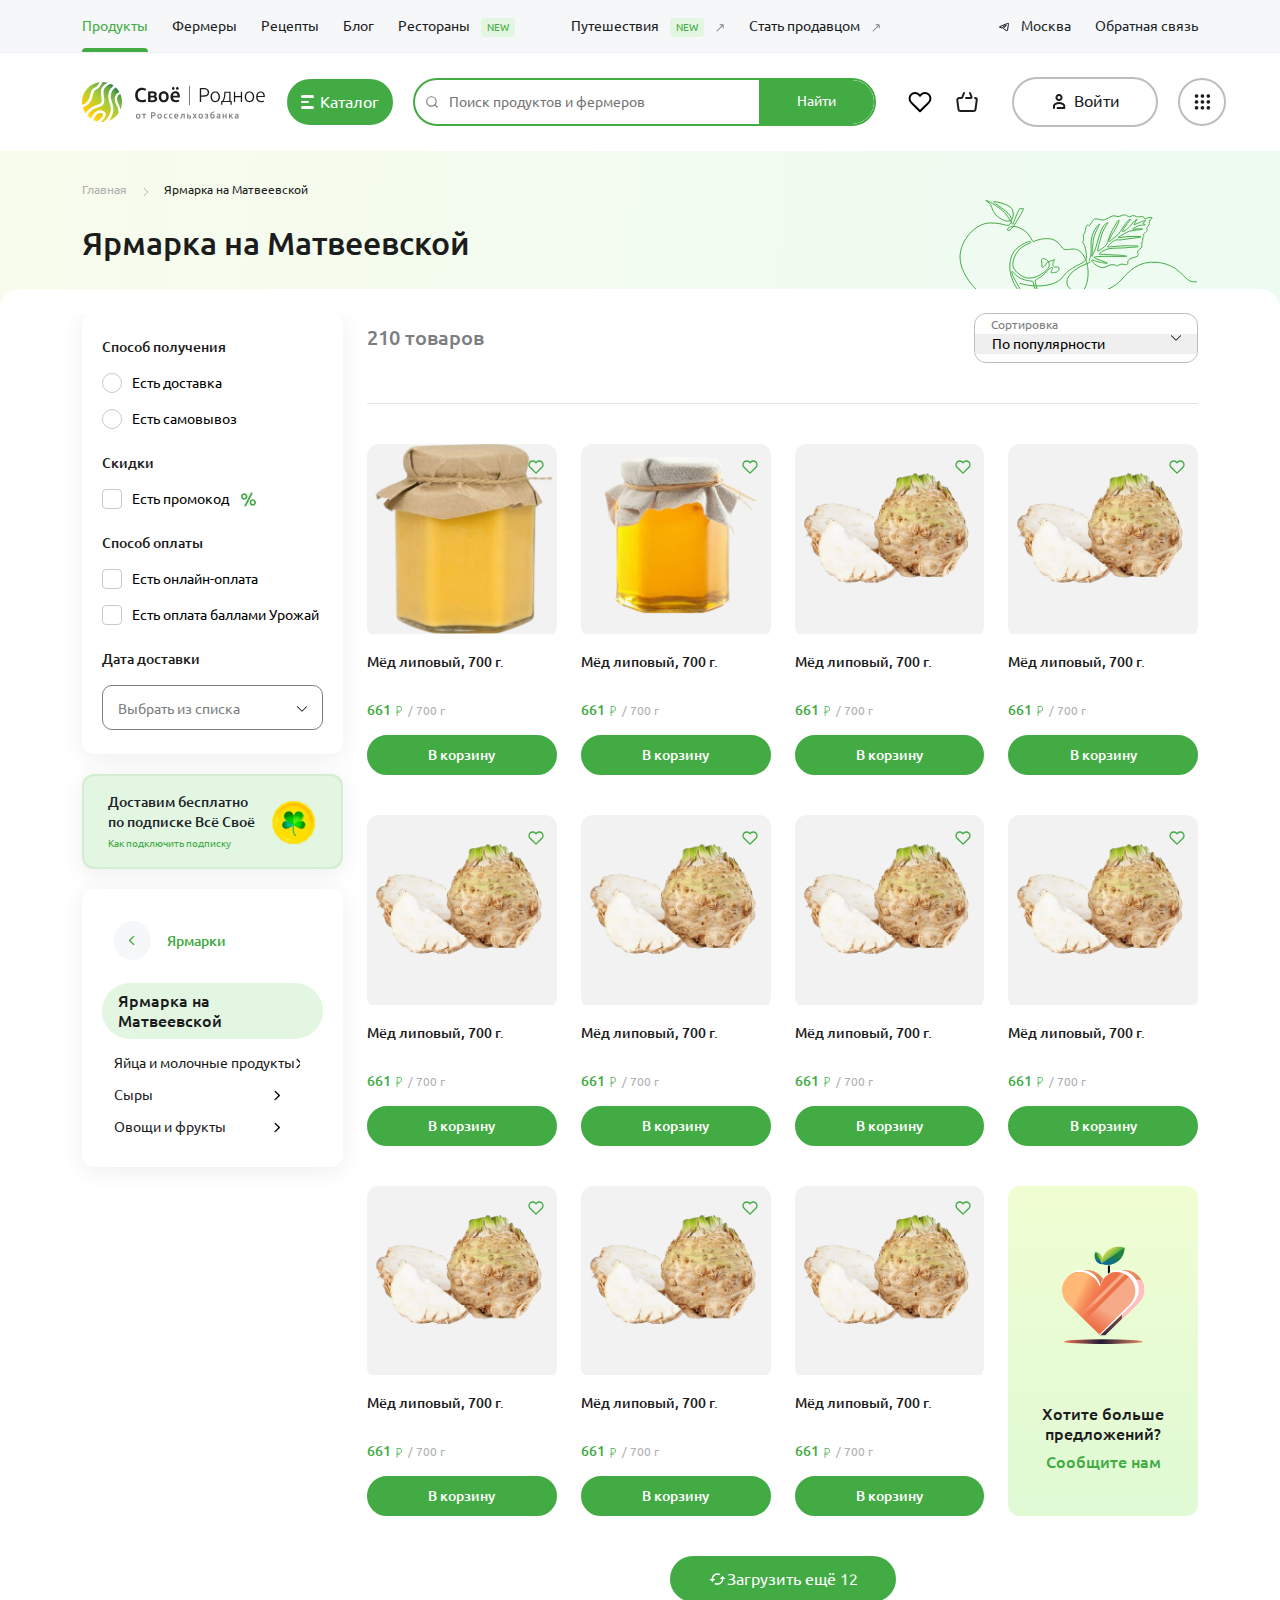
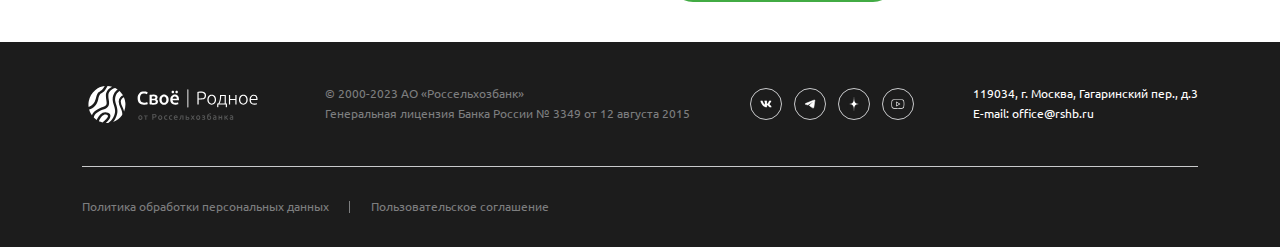
==== index.html @ b4e94759 "dsfsdf" ====
<!DOCTYPE html>
<html lang="ru">

<head>
	<link rel="stylesheet" type="text/css" href="css/normalize.css" media="screen">
	<link rel="stylesheet" type="text/css" href="libs/bootstrap5/bootstrap.min.css" media="screen">
	<link rel="stylesheet" type="text/css" href="css/swiper-bundle.min.css" media="screen">
	<link rel="stylesheet" href="https://cdnjs.cloudflare.com/ajax/libs/font-awesome/6.4.2/css/all.min.css">
	<link rel="stylesheet" type="text/css" href="font/stylesheet.css" media="screen">
	<link rel="stylesheet icon" type="text/css" href="css/style.css" media="screen">
	<meta name="viewport" content="width=device-width, initial-scale=1.0">
	<meta charset="UTF-8">
	<title>Title</title>
</head>

<body>
	<div class="wrapper">
		<header class="header">
			<div class="header-top">
				<div class="container">
					<div class="header-in d-flex">
						<nav class="header-nav">
							<div class="header-nav-left">
								<a href="!#" class="header-link active">Продукты</a>
								<a href="!#" class="header-link">Фермеры</a>
								<a href="!#" class="header-link">Рецепты</a>
								<a href="!#" class="header-link">Блог</a>
								<a href="!#" class="header-link">Рестораны <span>new</span></a>
							</div>
							<div class="header-nav-right">
								<a href="!#" class="header-link">Путешествия <span>new</span> <img src="./images/more.svg" alt=""></a>
								<a href="!#" class="header-link">Стать продавцом <img src="./images/more.svg" alt=""></a>
							</div>
						</nav>
						<div class="header-actions">
							<a href="!#" class="header-actions-link">
								<img src="./images/loc.svg" alt="">
								Москва
							</a>
							<a href="!#" class="header-actions-link">Обратная связь</a>
						</div>
					</div>
				</div>
			</div>

			<div class="header-bottom">
				<div class="container">
					<div class="header-block">
						<a href="./index.html" class="logo">
							<img src="./images/logo.svg" alt="">
						</a>
						<label for="catalog" class="catalog-btn">
							<div class="bars-icon">
								<span class="line1"></span>
								<span class="line2"></span>
								<span class="line1"></span>
							</div>
							<span>Каталог</span>
						</label>
						<div class="search-content">
							<img src="./images/search.svg" alt="" class="search-img">
							<input type="search" placeholder="Поиск продуктов и фермеров">
							<button class="search-btn">Найти</button>
						</div>
						
						<div class="header-bottom-actions">
							<div class="favorites-and-cart">
								<a href="!#" class="favorites-icon">
									<img src="./images/header-heart.svg" alt="">
								</a>
								<a href="!#" class="cart-icon">
									<img src="images/basket-icon.png" alt="">
								</a>
							</div>
							<a href="#!" class="login-btn">
								<img src="images/login-icon.png" alt="">Войти
							</a>
							<a href="#!" class="menu-btn"><img src="images/menu-icon.png" alt=""></a>
						</div>
					</div>
				</div>
			</div>
		</header>

		<main class="main">
			<section class="category">
				<div class="container">
					<div class="category__main">
						<div class="bread-crumbs">
							<nav aria-label="breadcrumb">
								<div class="breadcrumb">
									<div class="breadcrumb-item">
										<a href="#!">Главная</a>
									</div>
									<div class="breadcrumb-item">
										<a href="#!" class="breadcrumb-item active">Ярмарка на
											Матвеевской</a>
									</div>
								</div>
							</nav>
						</div>

						<h2 class="category__main-title">Ярмарка на Матвеевской</h2>
						<img src="./images/category-main-img.svg" alt="" class="category-main-img">
					</div>
				</div>
			</section>

			<div class="main-sec">
				<div class="container">
					<div class="adaptive-categories-filter">
						<a href="!#" class="adaptive-link">
							<span class="link-img">
								<img src="./images/leftawards.svg" alt="">
							</span>
							<span class="adaptive-subtitle">Назад</span>
						</a>
						<div class="adaptive-link active">
							<span class="link-img">
								<img src="./images/tent_2.svg" alt="">
							</span>
							<span class="adaptive-subtitle">Ярмарка на Матвеевской</span>
						</div>
						<a href="!#" class="adaptive-link">
							<span class="link-img"></span>
							<span class="adaptive-subtitle">Яйца и молочные продукты</span>
						</a>
						<a href="!#" class="adaptive-link">
							<span class="link-img"></span>
							<span class="adaptive-subtitle">Сыры</span>
						</a>
						<a href="!#" class="adaptive-link">
							<span class="link-img"></span>
							<span class="adaptive-subtitle">Овощи и фрукты</span>
						</a>
					</div>

					<div class="main__sec-content">
						<div class="row">
							<div class="col-lg-3">
								<div class="main-aside">
									<div class="thematic-filters">
										<div class="side-filter side-filter-one">
											<span class="thematic-filters__subtitle">Способ получения</span>
											<div class="thematic-filters-group">
												<div class="side-drop one">
													<div class="check-btn">
														<label class="control control--radio mb-3">
															<input type="radio" name="radio">
															<div class="control__indicator"></div>
															<span>Есть доставка</span>
														</label>
													</div>

													<div class="filter-list">
														<label class="control control--checkbox">
															<input type="checkbox">
															<div class="control__indicator"></div>
															<span>Курьерская доставка</span>
														</label>
														<label class="control control--checkbox">
															<input type="checkbox">
															<div class="control__indicator"></div>
															<span>Доставка по России</span>
														</label>
														<label class="control control--checkbox">
															<input type="checkbox">
															<div class="control__indicator"></div>
															<span>Доставка сегодня</span>
														</label>
														<label class="control control--checkbox">
															<input type="checkbox">
															<div class="control__indicator"></div>
															<span>Доставка бесплатно</span>
														</label>
													</div>
												</div>
												<div class="side-drop two">
													<label class="control control--radio">
														<input type="radio" name="radio"/>
														<div class="control__indicator"></div>
														<span>Есть самовывоз</span>
													</label>
												</div>
											</div>
										</div>

										<div class="side-filter side-filter-sale">
											<span class="thematic-filters__subtitle">Скидки</span>
											<label class="control control--checkbox">
												<input type="checkbox">
												<div class="control__indicator"></div>
												<span>Есть промокод</span>
												<img src="./images/percent.svg" alt="">
											</label>
										</div>

										<div class="side-filter side-filter-two">
											<span class="thematic-filters__subtitle">Способ оплаты</span>
											<div class="thematic-filters-group">
												<label class="control control--checkbox">
													<input type="checkbox">
													<div class="control__indicator"></div>
													<span>Есть онлайн-оплата</span>
												</label>
												<label class="control control--checkbox">
													<input type="checkbox">
													<div class="control__indicator"></div>
													<span>Есть оплата баллами Урожай</span>
												</label>
											</div>
										</div>

										<div class="side-filter-three">
											<span class="thematic-filters__subtitle">Дата доставки</span>

											<div class="dropdown">
												<button class="drop-btn dropdown-toggle" type="button" id="dropdownMenuButton1" data-bs-toggle="dropdown" aria-expanded="false">
													<div class="select-date" id="select">
														<span>Выбрать из списка</span>
														<img src="./images/down.svg" alt="" class="slelct-date-img">
													</div>
												</button>
												<ul class="dropdown-menu" aria-labelledby="dropdownMenuButton1">
												  <li><a class="dropdown-item" href="#!">25 сентября</a></li>
												  <li><a class="dropdown-item" href="#!">26 сентября</a></li>
												  <li><a class="dropdown-item" href="#!">27 сентября</a></li>
												  <li><a class="dropdown-item" href="#!">28 сентября</a></li>
												  <li><a class="dropdown-item" href="#!">29 сентября</a></li>
												  <li><a class="dropdown-item" href="#!">30 сентября</a></li>
												</ul>
											</div>
											
										</div>
									</div>

									<label for="offer-modal" class="offer-subscription">
										<div class="offer-subscription-content">
											<p class="offer-subscription-title">Доставим бесплатно по подписке Всё Своё</p>
											<span class="offer-subscription-link">Как подключить подписку</span>
										</div>
										<img src="./images/subscription-offer.webp" alt="">
									</label>
									<div class="catogories-filter">
										<a href="!#" class="categories-link link1">
											<img src="./images/left-green.svg" alt="">
											<span>Ярмарки</span>
										</a>
										<p class="categories-filter-title">Ярмарка на Матвеевской</p>
										<a href="!#" class="categories-link">
											<span>Яйца и молочные продукты</span>
											<img src="./images/right.svg" alt="">
										</a>
										<a href="!#" class="categories-link">
											<span>Сыры</span>
											<img src="./images/right.svg" alt="">
										</a>
										<a href="!#" class="categories-link">
											<span>Овощи и фрукты</span>
											<img src="./images/right.svg" alt="">
										</a>
									</div>
								</div>
							</div>

							<div class="col-lg-9">
								<div class="category-products-header">
									<h5 class="category-title">210 товаров</h5>
									<div class="category-sorts">
										<div class="sorting">
											<span>Сортировка</span>
											<select name="sort-filter" id="sort-filter">
												<option value="">По популярности</option>
												<option value="">Сначала дорогие</option>
												<option value="">Сначала дешёвые</option>
												<option value="">По рейтингу</option>
												<option value=""> По новизне</option>
											</select>
											<img src="./images/down.svg" alt="">
										</div>
										<button class="sorting-mob">
											<img src="./images/sort.svg" alt="">
										</button>
										<button class="filters-btn">
											<img src="./images/slider.svg" alt="">
										</button>
									</div>
								</div>

								<div class="row category-rov">
									<div class="col-lg-3">
										<a href="!#" class="category-card">
											<div class="category-card-img-wrap">
												<label class="category-card-like">
													<input id="like" type="checkbox" hidden>
													<div class="category-like-img">
														<svg width="16" height="15" fill="none" stroke="#42AB44FF" stroke-linecap="round"
															stroke-linejoin="round" stroke-width="2" viewBox="0 0 24 24"
															xmlns="http://www.w3.org/2000/svg">
															<path
																d="M20.84 4.61a5.5 5.5 0 0 0-7.78 0L12 5.67l-1.06-1.06a5.5 5.5 0 0 0-7.78 7.78l1.06 1.06L12 21.23l7.78-7.78 1.06-1.06a5.5 5.5 0 0 0 0-7.78z">
															</path>
														</svg>
													</div>
												</label>
												<div class="card-img">
													<img class="category-card-img" src="./images/honey.png" alt="">
												</div>
											</div>
											<p class="category-card-title">Мёд липовый, 700 г.</p>
											<p class="category-card-price">
												<span>661 <img src="./images/ruble.svg" alt=""></span>/ 700 г
											</p>
											<button class="category-card-btn">В корзину</button>
										</a>
									</div>
									<div class="col-lg-3">
										<a href="!#" class="category-card">
											<div class="category-card-img-wrap">
												<label class="category-card-like">
													<input id="like" type="checkbox" hidden>
													<div class="category-like-img">
														<svg width="16" height="15" fill="none" stroke="#42AB44FF" stroke-linecap="round"
															stroke-linejoin="round" stroke-width="2" viewBox="0 0 24 24"
															xmlns="http://www.w3.org/2000/svg">
															<path
																d="M20.84 4.61a5.5 5.5 0 0 0-7.78 0L12 5.67l-1.06-1.06a5.5 5.5 0 0 0-7.78 7.78l1.06 1.06L12 21.23l7.78-7.78 1.06-1.06a5.5 5.5 0 0 0 0-7.78z">
															</path>
														</svg>
													</div>
												</label>
												<div class="card-img">
													<img class="category-card-img" src="./images/honey-2.png" alt="">
												</div>
											</div>
											<p class="category-card-title">Мёд липовый, 700 г.</p>
											<p class="category-card-price">
												<span>661 <img src="./images/ruble.svg" alt=""></span>/ 700 г
											</p>
											<button class="category-card-btn">В корзину</button>
										</a>
									</div>
									<div class="col-lg-3">
										<a href="!#" class="category-card">
											<div class="category-card-img-wrap">
												<label class="category-card-like">
													<input id="like" type="checkbox" hidden>
													<div class="category-like-img">
														<svg width="16" height="15" fill="none" stroke="#42AB44FF" stroke-linecap="round"
															stroke-linejoin="round" stroke-width="2" viewBox="0 0 24 24"
															xmlns="http://www.w3.org/2000/svg">
															<path
																d="M20.84 4.61a5.5 5.5 0 0 0-7.78 0L12 5.67l-1.06-1.06a5.5 5.5 0 0 0-7.78 7.78l1.06 1.06L12 21.23l7.78-7.78 1.06-1.06a5.5 5.5 0 0 0 0-7.78z">
															</path>
														</svg>
													</div>
												</label>
												<div class="card-img">
													<img class="category-card-img" src="./images/main-card-img1.png" alt="">
												</div>
											</div>
											<p class="category-card-title">Мёд липовый, 700 г.</p>
											<p class="category-card-price">
												<span>661 <img src="./images/ruble.svg" alt=""></span>/ 700 г
											</p>
											<button class="category-card-btn">В корзину</button>
										</a>
									</div>
									<div class="col-lg-3">
										<a href="!#" class="category-card">
											<div class="category-card-img-wrap">
												<label class="category-card-like">
													<input id="like" type="checkbox" hidden>
													<div class="category-like-img">
														<svg width="16" height="15" fill="none" stroke="#42AB44FF" stroke-linecap="round"
															stroke-linejoin="round" stroke-width="2" viewBox="0 0 24 24"
															xmlns="http://www.w3.org/2000/svg">
															<path
																d="M20.84 4.61a5.5 5.5 0 0 0-7.78 0L12 5.67l-1.06-1.06a5.5 5.5 0 0 0-7.78 7.78l1.06 1.06L12 21.23l7.78-7.78 1.06-1.06a5.5 5.5 0 0 0 0-7.78z">
															</path>
														</svg>
													</div>
												</label>
												<div class="card-img">
													<img class="category-card-img" src="./images/main-card-img1.png" alt="">
												</div>
											</div>
											<p class="category-card-title">Мёд липовый, 700 г.</p>
											<p class="category-card-price">
												<span>661 <img src="./images/ruble.svg" alt=""></span>/ 700 г
											</p>
											<button class="category-card-btn">В корзину</button>
										</a>
									</div>

									<div class="col-lg-3">
										<a href="!#" class="category-card">
											<div class="category-card-img-wrap">
												<label class="category-card-like">
													<input id="like" type="checkbox" hidden>
													<div class="category-like-img">
														<svg width="16" height="15" fill="none" stroke="#42AB44FF" stroke-linecap="round"
															stroke-linejoin="round" stroke-width="2" viewBox="0 0 24 24"
															xmlns="http://www.w3.org/2000/svg">
															<path
																d="M20.84 4.61a5.5 5.5 0 0 0-7.78 0L12 5.67l-1.06-1.06a5.5 5.5 0 0 0-7.78 7.78l1.06 1.06L12 21.23l7.78-7.78 1.06-1.06a5.5 5.5 0 0 0 0-7.78z">
															</path>
														</svg>
													</div>
												</label>
												<div class="card-img">
													<img class="category-card-img" src="./images/main-card-img1.png" alt="">
												</div>
											</div>
											<p class="category-card-title">Мёд липовый, 700 г.</p>
											<p class="category-card-price">
												<span>661 <img src="./images/ruble.svg" alt=""></span>/ 700 г
											</p>
											<button class="category-card-btn">В корзину</button>
										</a>
									</div>
									<div class="col-lg-3">
										<a href="!#" class="category-card">
											<div class="category-card-img-wrap">
												<label class="category-card-like">
													<input id="like" type="checkbox" hidden>
													<div class="category-like-img">
														<svg width="16" height="15" fill="none" stroke="#42AB44FF" stroke-linecap="round"
															stroke-linejoin="round" stroke-width="2" viewBox="0 0 24 24"
															xmlns="http://www.w3.org/2000/svg">
															<path
																d="M20.84 4.61a5.5 5.5 0 0 0-7.78 0L12 5.67l-1.06-1.06a5.5 5.5 0 0 0-7.78 7.78l1.06 1.06L12 21.23l7.78-7.78 1.06-1.06a5.5 5.5 0 0 0 0-7.78z">
															</path>
														</svg>
													</div>
												</label>
												<div class="card-img">
													<img class="category-card-img" src="./images/main-card-img1.png" alt="">
												</div>
											</div>
											<p class="category-card-title">Мёд липовый, 700 г.</p>
											<p class="category-card-price">
												<span>661 <img src="./images/ruble.svg" alt=""></span>/ 700 г
											</p>
											<button class="category-card-btn">В корзину</button>
										</a>
									</div>
									<div class="col-lg-3">
										<a href="!#" class="category-card">
											<div class="category-card-img-wrap">
												<label class="category-card-like">
													<input id="like" type="checkbox" hidden>
													<div class="category-like-img">
														<svg width="16" height="15" fill="none" stroke="#42AB44FF" stroke-linecap="round"
															stroke-linejoin="round" stroke-width="2" viewBox="0 0 24 24"
															xmlns="http://www.w3.org/2000/svg">
															<path
																d="M20.84 4.61a5.5 5.5 0 0 0-7.78 0L12 5.67l-1.06-1.06a5.5 5.5 0 0 0-7.78 7.78l1.06 1.06L12 21.23l7.78-7.78 1.06-1.06a5.5 5.5 0 0 0 0-7.78z">
															</path>
														</svg>
													</div>
												</label>
												<div class="card-img">
													<img class="category-card-img" src="./images/main-card-img1.png" alt="">
												</div>
											</div>
											<p class="category-card-title">Мёд липовый, 700 г.</p>
											<p class="category-card-price">
												<span>661 <img src="./images/ruble.svg" alt=""></span>/ 700 г
											</p>
											<button class="category-card-btn">В корзину</button>
										</a>
									</div>
									<div class="col-lg-3">
										<a href="!#" class="category-card">
											<div class="category-card-img-wrap">
												<label class="category-card-like">
													<input id="like" type="checkbox" hidden>
													<div class="category-like-img">
														<svg width="16" height="15" fill="none" stroke="#42AB44FF" stroke-linecap="round"
															stroke-linejoin="round" stroke-width="2" viewBox="0 0 24 24"
															xmlns="http://www.w3.org/2000/svg">
															<path
																d="M20.84 4.61a5.5 5.5 0 0 0-7.78 0L12 5.67l-1.06-1.06a5.5 5.5 0 0 0-7.78 7.78l1.06 1.06L12 21.23l7.78-7.78 1.06-1.06a5.5 5.5 0 0 0 0-7.78z">
															</path>
														</svg>
													</div>
												</label>
												<div class="card-img">
													<img class="category-card-img" src="./images/main-card-img1.png" alt="">
												</div>
											</div>
											<p class="category-card-title">Мёд липовый, 700 г.</p>
											<p class="category-card-price">
												<span>661 <img src="./images/ruble.svg" alt=""></span>/ 700 г
											</p>
											<button class="category-card-btn">В корзину</button>
										</a>
									</div>
									
									<div class="col-lg-3">
										<a href="!#" class="category-card">
											<div class="category-card-img-wrap">
												<label class="category-card-like">
													<input id="like" type="checkbox" hidden>
													<div class="category-like-img">
														<svg width="16" height="15" fill="none" stroke="#42AB44FF" stroke-linecap="round"
															stroke-linejoin="round" stroke-width="2" viewBox="0 0 24 24"
															xmlns="http://www.w3.org/2000/svg">
															<path
																d="M20.84 4.61a5.5 5.5 0 0 0-7.78 0L12 5.67l-1.06-1.06a5.5 5.5 0 0 0-7.78 7.78l1.06 1.06L12 21.23l7.78-7.78 1.06-1.06a5.5 5.5 0 0 0 0-7.78z">
															</path>
														</svg>
													</div>
												</label>
												<div class="card-img">
													<img class="category-card-img" src="./images/main-card-img1.png" alt="">
												</div>
											</div>
											<p class="category-card-title">Мёд липовый, 700 г.</p>
											<p class="category-card-price">
												<span>661 <img src="./images/ruble.svg" alt=""></span>/ 700 г
											</p>
											<button class="category-card-btn">В корзину</button>
										</a>
									</div>
									<div class="col-lg-3">
										<a href="!#" class="category-card">
											<div class="category-card-img-wrap">
												<label class="category-card-like">
													<input id="like" type="checkbox" hidden>
													<div class="category-like-img">
														<svg width="16" height="15" fill="none" stroke="#42AB44FF" stroke-linecap="round"
															stroke-linejoin="round" stroke-width="2" viewBox="0 0 24 24"
															xmlns="http://www.w3.org/2000/svg">
															<path
																d="M20.84 4.61a5.5 5.5 0 0 0-7.78 0L12 5.67l-1.06-1.06a5.5 5.5 0 0 0-7.78 7.78l1.06 1.06L12 21.23l7.78-7.78 1.06-1.06a5.5 5.5 0 0 0 0-7.78z">
															</path>
														</svg>
													</div>
												</label>
												<div class="card-img">
													<img class="category-card-img" src="./images/main-card-img1.png" alt="">
												</div>
											</div>
											<p class="category-card-title">Мёд липовый, 700 г.</p>
											<p class="category-card-price">
												<span>661 <img src="./images/ruble.svg" alt=""></span>/ 700 г
											</p>
											<button class="category-card-btn">В корзину</button>
										</a>
									</div>
									<div class="col-lg-3">
										<a href="!#" class="category-card">
											<div class="category-card-img-wrap">
												<label class="category-card-like">
													<input id="like" type="checkbox" hidden>
													<div class="category-like-img">
														<svg width="16" height="15" fill="none" stroke="#42AB44FF" stroke-linecap="round"
															stroke-linejoin="round" stroke-width="2" viewBox="0 0 24 24"
															xmlns="http://www.w3.org/2000/svg">
															<path
																d="M20.84 4.61a5.5 5.5 0 0 0-7.78 0L12 5.67l-1.06-1.06a5.5 5.5 0 0 0-7.78 7.78l1.06 1.06L12 21.23l7.78-7.78 1.06-1.06a5.5 5.5 0 0 0 0-7.78z">
															</path>
														</svg>
													</div>
												</label>
												<div class="card-img">
													<img class="category-card-img" src="./images/main-card-img1.png" alt="">
												</div>
											</div>
											<p class="category-card-title">Мёд липовый, 700 г.</p>
											<p class="category-card-price">
												<span>661 <img src="./images/ruble.svg" alt=""></span>/ 700 г
											</p>
											<button class="category-card-btn">В корзину</button>
										</a>
									</div>
									<div class="col-lg-3">
										<a href="#!" class="card-offer">
											<img src="images/card-offer-img.svg" alt="">
											<h6 class="card-offer-title">Хотите больше предложений?</h6>
											<span>Сообщите нам</span>
										</a>
									</div>
								</div>

								<!-- upload more -->
								<div class="category-add-btn">
									<img src="./images/repaet.svg" alt="">
									<span>Загрузить ещё 12</span>
								</div>
							</div>
						</div>
					</div>
				</div>
			</div>
		</main>

		<footer class="footer">
			<div class="container">
				<div class="footer-top">
					<a href="/" class="footer-logo">
						<img src="./images/white-logo.svg" alt="">
					</a>
					<p class="footer-copyright">
						© 2000-2023 АО «Россельхозбанк»
						<br>
						Генеральная лицензия Банка России № 3349 от 12 августа 2015
					</p>
					<div class="footer-socials">
						<a href="https://vk.com/svoerodnoe.rshb" target="_blank" class="footer-social">
							<img src="./images/vk.svg" alt="">
						</a>
						<a href="https://t.me/svoe_rodnoe" target="_blank" class="footer-social">
							<img src="./images/tg.svg" alt="">
							</svg>
						</a>
						<a href="https://zen.yandex.ru/id/6114c1c35b92092dbd518479" target="_blank" class="footer-social">
							<img src="./images/zen.svg" alt="">
						</a>
						<a href="https://www.youtube.com/channel/UC0n4Diq6hvblxeq5Ssih1Wg" target="_blank" class="footer-social">
							<img src="./images/yt.svg" alt="">
						</a>
					</div>
					<p class="footer-contacts">
						119034, г. Москва, Гагаринский пер., д.3
						<br>
						E-mail:
						<a href="mailto:office@rshb.ru">office@rshb.ru</a>
					</p>
				</div>
				<div class="footer-bottom">
					<div class="footer-links">
						<a href="https://www.rshb.ru//pd-policy" target="_blank" class="footer-link link1">
							Политика обработки персональных данных
						</a>
						<a href="/proxy/api/v1/file-proxy/b2c/docs/terms.pdf" target="_blank" class="footer-link">
							Пользовательское соглашение
						</a>
					</div>
				</div>
			</div>
		</footer>
	</div>

	<script src="js/jquery-3.7.0.min.js"></script>
	<script src="libs/bootstrap5/popper.js"></script>
	<script src="libs/bootstrap5/bootstrap.min.js"></script>
	<script src="js/swiper-bundle.min.js"></script>
	<script src="js/script.js"></script>
</body>

</html>
---- font/stylesheet.css ----
@font-face {
    font-family: 'Ubuntu';
    src: url('Ubuntu-Bold.woff2') format('woff2'),
        url('Ubuntu-Bold.woff') format('woff'),
        url('Ubuntu-Bold.ttf') format('truetype');
    font-weight: bold;
    font-style: normal;
    font-display: swap;
}

@font-face {
    font-family: 'Ubuntu';
    src: url('Ubuntu-BoldItalic.woff2') format('woff2'),
        url('Ubuntu-BoldItalic.woff') format('woff'),
        url('Ubuntu-BoldItalic.ttf') format('truetype');
    font-weight: bold;
    font-style: italic;
    font-display: swap;
}

@font-face {
    font-family: 'Ubuntu';
    src: url('Ubuntu-Light.woff2') format('woff2'),
        url('Ubuntu-Light.woff') format('woff'),
        url('Ubuntu-Light.ttf') format('truetype');
    font-weight: 300;
    font-style: normal;
    font-display: swap;
}

@font-face {
    font-family: 'Ubuntu';
    src: url('Ubuntu-Italic.woff2') format('woff2'),
        url('Ubuntu-Italic.woff') format('woff'),
        url('Ubuntu-Italic.ttf') format('truetype');
    font-weight: normal;
    font-style: italic;
    font-display: swap;
}

@font-face {
    font-family: 'Ubuntu';
    src: url('Ubuntu-LightItalic.woff2') format('woff2'),
        url('Ubuntu-LightItalic.woff') format('woff'),
        url('Ubuntu-LightItalic.ttf') format('truetype');
    font-weight: 300;
    font-style: italic;
    font-display: swap;
}

@font-face {
    font-family: 'Ubuntu';
    src: url('Ubuntu-Medium.woff2') format('woff2'),
        url('Ubuntu-Medium.woff') format('woff'),
        url('Ubuntu-Medium.ttf') format('truetype');
    font-weight: 500;
    font-style: normal;
    font-display: swap;
}

@font-face {
    font-family: 'Ubuntu';
    src: url('Ubuntu-MediumItalic.woff2') format('woff2'),
        url('Ubuntu-MediumItalic.woff') format('woff'),
        url('Ubuntu-MediumItalic.ttf') format('truetype');
    font-weight: 500;
    font-style: italic;
    font-display: swap;
}

@font-face {
    font-family: 'Ubuntu';
    src: url('Ubuntu-Regular.woff2') format('woff2'),
        url('Ubuntu-Regular.woff') format('woff'),
        url('Ubuntu-Regular.ttf') format('truetype');
    font-weight: normal;
    font-style: normal;
    font-display: swap;
}
---- css/style.css ----
body {
	margin: 0;
	padding: 0;
	width: 100%;
	font-family: 'Ubuntu', sans-serif;
	font-weight: 400;
	font-style: normal;
	line-height: normal;
}
a,
p,
h1,
h2,
h3,
h4,
h5,
h6 {
	margin: 0;
	text-decoration: none;
	line-height: 1.2;
	color: inherit;
}

button:focus,
textarea:focus,
select:focus {
	outline: none !important;
	-webkit-appearance: none;
	box-shadow: none;
}

input:focus {
	outline: none !important;
}

a:active,
a:focus {
	outline: 0;
	outline: none !important;
	-moz-outline-style: none;
}

a,
img,
span,
input,
textarea,
button,
svg,
path,
circle {
	transition: .3s all ease;
}

select {
	-webkit-appearance: none;
	-moz-appearance: none;
	text-indent: 1px;
	text-overflow: '';
}

.wrapper {
	overflow: hidden;
	position: relative;
}

/* Header */

.header-top {
	padding: 16px 0;
	background-color: #f5f7f9;
	border-bottom: 1px solid #ebedf0;
}
.header-in {
	justify-content: space-between;
}
.header-block {
	display: flex;
	align-items: center;
	width: 100%;
}
.header-nav,
.header-nav-left,
.header-nav-right,
.header-actions {
	display: flex;
	align-items: center;
	justify-content: space-between;
}

.header-nav-left {
	margin-right: 56px;
}

.header-nav-left,
.header-nav-right,
.header-actions {
	gap: 24px;
}

.header-link {
	line-height: 20px;
	font-size: 14px;
	color: #1c1c1c;
}
.header-actions-link:hover,
.header-link:hover {
	color: #7d7e7f;
}

.header-link.active {
	position: relative;
	color: #42ab44;
}

.header-link.active::after {
	content: "";
	position: absolute;
	left: 0;
	bottom: -16px;
	width: 100%;
	height: 4px;
	border-radius: 4px 4px 0 0;
	background-color: #42ab44;
}

.header-link span {
	color: #42ab44;
	background-color: #e2f6e2;
	margin-left: 8px;
	padding: 4px 6px;
	line-height: 12px;
	font-size: 10px;
	text-transform: uppercase;
	border-radius: 4px;
}

.header-link img {
	margin: 2px 0 0 8px;
	height: 10px;
}

.header-actions-link {
	font-size: 14px;
	line-height: 20px;
}

.header-actions-link img {
	margin-right: 8px;
}

.header-bottom {
	padding: 24px 0;
}

.catalog-btn {
	color: #fff;
	background-color: #42ab44;
	border: 2px solid #42ab44;
	padding: 12px;
	border-radius: 25px;
	display: flex;
	align-items: center;
	justify-content: center;
	gap: 6px;
	margin: 0 20px;
	width: 110px;
	cursor: pointer;
}

.catalog-btn .bars-icon {
	display: flex;
	flex-direction: column;
	gap: 3px;
}

.catalog-btn .bars-icon span {
	width: 13px;
	height: 2.5px;
	display: block;
	background-color: #fff;
	border-radius: 2px;
}

.catalog-btn .bars-icon .line2 {
	width: 8px;
}

.search-content {
	position: relative;
	overflow: hidden;
	border-radius: 50px;
	z-index: 2;
	box-sizing: border-box;
	height: 48px;
	padding: 14px 14px 14px 32px;
	border: 2px solid #42ab44;
	font-size: 14px;
	line-height: 14px;
	-webkit-appearance: none;
	-moz-appearance: none;
	appearance: none;
	background: none;
	width: calc(100% - 180px);
	max-width: 530px;
}

.search-content .search-img {
	height: 14px;
	position: absolute;
	left: 10px;
	top: 50%;
	transform: translateY(-50%);
}

.search-content input {
	outline: none;
	border: none;
	background: none;
	width: 100%;
	height: 100%;
}

.search-btn {
	position: absolute;
	top: 0;
	right: 0;
	box-sizing: border-box;
	height: 100%;
	display: flex;
	border: 2px solid #42ab44;
	color: #fff;
	background-color: #42ab44;
	padding: 12px 36px;
	border-radius: 0 25px 25px 0;
}

.header-bottom-actions {
	display: flex;
	align-items: center;
	margin-left: 20px;
	width: 302px;
}

header .login-btn {
	display: flex;
	align-items: center;
	padding: 12px 36px;
	border: 2px solid #bdbdbd;
    background-color: #fff;
    color: #1c1c1c;
	border-radius: 25px;
	margin-left: 20px;
}
header .login-btn img {
	margin-right: 6px;
}
header .menu-btn:hover,
header .login-btn:hover {
	border-color: #828282;
}
header .menu-btn {
	display: flex;
	align-items: center;
	justify-content: center;
	min-width: 48px;
	height: 48px;
	border: 2px solid #bdbdbd;
    background-color: #fff;
    color: #1c1c1c;
	border-radius: 50%;
	margin-left: 20px;
}
header .favorites-and-cart {
	display: flex;
	align-items: center;
}
header .favorites-and-cart a {
	width: 48px;
	height: 48px;
	display: flex;
	align-items: center;
	justify-content: center;
}



.category {
	width: 100%;
	background: linear-gradient(94.6deg, rgba(215, 239, 165, .2) 4.6%, rgba(166, 236, 186, .2) 97.15%);
	padding: 28px 0 52px;
	position: relative;
}

.category::after {
	content: "";
	position: absolute;
	height: 24px;
	bottom: 0;
	left: 0;
	right: 0;
	background-color: #fff;
	border-radius: 20px 20px 0 0;
}

.category .category__main-title {
	font-weight: 500;
	font-size: 32px;
	line-height: 36px;
	color: #1c1c1c;
}

.breadcrumb {
	margin-bottom: 24px;
}

.breadcrumb .breadcrumb-item a {
	font-style: normal;
	font-weight: 400;
	font-size: 12px;
	line-height: 16px;
	color: #b0b1b2;
	text-decoration: none;
	transition: color .3s ease-in;
}

.breadcrumb .breadcrumb-item.active {
	color: #1c1c1c;
}

.breadcrumb-item+.breadcrumb-item::before {
	content: "";
	display: inline-block;
	width: 22px;
	height: 22px;
	background: url(../images/chevron-right.svg);
	position: relative;
	margin-right: 7px;
	top: 2px;
	padding: 0;
}

.category .category__main {
	position: relative;
}

.category .category__main .category-main-img {
	position: absolute;
	right: 0;
	top: 20px;
	z-index: 0;
}

.main-sec {
	background: #fff;
	margin-bottom: 40px;
}

/* .main__sec-content {
	display: flex;
} */

.adaptive-categories-filter {
	display: none;
	overflow: auto;
	padding-left: 31px;
	margin-bottom: 32px;
}

.adaptive-link {
	display: flex;
	flex-direction: column;
	align-items: center;
	width: 62px;
	text-decoration: none;
	margin-right: 10px;
}

.adaptive-link .link-img {
	display: flex;
	align-items: center;
	justify-content: center;
	box-sizing: border-box;
	width: 44px;
	height: 44px;
	border-radius: 50%;
	margin-bottom: 24px;
	border: 1px solid #e2e4e5;
}

.adaptive-link.active .link-img {
	border: none;
	background-color: #42ab44;
}

.adaptive-subtitle {
	height: 24px;
	width: 56px;
	color: #7d7e7f;
	overflow: hidden;
	text-overflow: ellipsis;
	font-size: 10px;
	line-height: 12px;
	text-align: center;
	letter-spacing: -.2px;
	color: #7d7e7f;
}

.category-products {
	display: flex;
	flex-direction: column;
	align-items: center;
	margin-left: 24px;
	width: calc(100% - 310px);
}

.main-aside .dropdown-toggle {
	border: none;
	padding: 0;
	background: transparent;
	width: 100%;
}
.dropdown-toggle[aria-expanded="true"] img {
	transform: rotate(-180deg);
}
.main-aside .dropdown-menu {
	min-width: 100%;
    overflow: auto;
    max-height: 244px;
	padding: 0;
}
.main-aside .dropdown-menu a {
	color: #1c1c1c;
    font-size: 14px;
    line-height: 20px;
	padding: 10px 24px;
}
.dropdown-toggle::after {
	display: none;
}

.thematic-filters,
.catogories-filter {
	display: flex;
	flex-direction: column;
	box-sizing: border-box;
	box-shadow: 0 4px 25px rgba(0, 0, 0, .07);
	border-radius: 12px;
	background-color: #fff;
	padding: 24px 20px;
	margin-bottom: 20px;
}

.catogories-filter {
	margin-bottom: 0;
}
.side-filter {
	margin-bottom: 24px;
}
.side-filter .filter-list {
	padding-left: 16px;
    margin-bottom: 20px;
	display: none;
}
.side-filter .filter-list.active {
	display: block;
}
.thematic-filters__subtitle {
	display: block;
	font-weight: 500;
	font-size: 14px;
	line-height: 20px;
	color: #1c1c1c;
	margin-bottom: 16px;
	margin-top: 24px;
}

.thematic-filters__subtitle:first-child {
	margin-top: 0;
}

.thematic-filters label {
	display: flex;
	align-items: center;
	gap: 12px;
	font-style: normal;
	font-weight: 400;
	font-size: 14px;
	line-height: 20px;
	color: #000;
	cursor: pointer;
	margin-bottom: 16px;
}
.thematic-filters label:last-child {
	margin-bottom: 0;
}

.thematic-filters .select-date {
	width: 100%;
	cursor: pointer;
	position: relative;
	font-size: 14px;
	color: #7D7E7FFF;
	border: 0.5px solid #7D7E7FFF;
	border-radius: 10px;
	padding: 15px 15px 12px;
	display: flex;
	align-items: center;
	justify-content: space-between;
}

.thematic-filters .select-date span,
.thematic-filters .select-date img {
	pointer-events: none;
}

.offer-subscription {
	display: flex;
	align-items: center;
	justify-content: space-between;
	padding: 16px 24px;
	background-color: #e2f6e2;
	box-shadow: 0 4px 25px #00000012;
	border: 2px solid #42ab441a;
	border-radius: 12px;
	cursor: pointer;
	margin-bottom: 20px;
}

.offer-subscription-title {
	margin: 0;
	font-weight: 500;
	font-size: 14px;
	line-height: 20px;
}

.offer-subscription-link {
	padding: 0;
	margin-top: 6px;
	color: #42ab44;
	background-color: transparent;
	border: none;
	cursor: pointer;
	font-size: 10px;
	line-height: 14px;
}

.offer-subscription img {
	margin-left: 8px;
	height: 46px;
	width: 46px;
}

.categories-link {
	display: flex;
	align-items: center;
	justify-content: space-between;
	padding: 8px 20px 8px 12px;
	white-space: nowrap;
	max-width: calc(100% - 23px);
	text-overflow: ellipsis;
	overflow: hidden;
	font-style: normal;
	font-size: 14px;
	line-height: 16px;
	color: #1c1c1c;
	border-radius: 40px;
}
.categories-link:hover {
	background: #ebedf0;
	color: #1c1c1c;
}

.categories-link.link1 {
	justify-content: flex-start;
	color: #42ab44;
	font-weight: 500;
	max-width: 100%;
	width: 100%;
	margin-bottom: 15px;
}

.categories-link.link1 img {
	transform: rotate(180deg);
	box-sizing: border-box;
	display: flex;
	align-items: center;
	justify-content: center;
	padding: 14px 15px;
	border-radius: 50%;
	background-color: #f5f7f9;
	margin-right: 16px;
}

.categories-filter-title {
	padding: 8px 16px;
	background-color: #e2f6e2;
	border-radius: 40px;
	margin-bottom: 8px;
	font-weight: 500;
	line-height: 20px;
	color: #1c1c1c;
}

.category-products-header {
	display: flex;
	align-items: center;
	justify-content: space-between;
	width: 100%;
	padding-bottom: 40px;
	margin-bottom: 40px;
	border-bottom: 1px solid #e2e4e5;
}

.category-title {
	font-weight: 500;
	font-size: 20px;
	line-height: 24px;
	color: #7d7e7f;
}

.category-sorts {
	display: flex;
	align-items: center;
	gap: 12px;
}

.sorting-mob {
	display: none;
	align-items: center;
	justify-content: center;
	width: 50px;
	height: 50px;
	outline: none;
	border: none;
	background: transparent;
}

.filters-btn {
	outline: none;
	color: #fff;
	background-color: #42ab44;
	border: 2px solid #42ab44;
	border-radius: 25px;
	width: 50px;
	height: 50px;
	padding: 12px;
	display: none;
}

.filters-btn img {
	transform: rotate(-90deg);
}

.category-products-header .sorting {
	display: flex;
	position: relative;
	box-sizing: border-box;
	width: 224px;
	cursor: pointer;
	font-size: 14px;
	padding: 20px 0 8px;
	line-height: 20px;
	color: #1c1c1c;
	background-color: transparent;
	border: 1px solid #bdbdbd;
	border-radius: 12px;
	box-sizing: border-box;
	transition: border-color .3s ease-in, background-color .3s ease-in;
	outline: none;
}
.category-products-header .sorting select {
	padding: 0 16px;
}

.category-products-header .sorting span {
	line-height: 16px;
	font-size: 12px;
	position: absolute;
	top: 3px;
	left: 16px;
	color: #7d7e7f;
}

.category-products-header .sorting img {
	position: absolute;
	top: 50%;
	right: 16px;
	transform: translateY(-50%);
	pointer-events: none;
}

.category-products-header .sorting select,
.category-products-header .sorting select option {
	width: 100%;
	outline: none;
	border: none;
}

.category-card {
	position: relative;
	display: flex;
	flex-direction: column;
	width: 100%;
	background: transparent;
	text-decoration: none;
	border-radius: 12px 12px 25px 25px;
}

.category-card-like {
	position: absolute;
	top: 10px;
	right: 10px;
	z-index: 2;
}

.category-card-like .category-like-img {
	background: transparent;
	padding: 2px 3px;
	border-radius: 50%;
	cursor: pointer;
}
.category-card-like .category-like-img svg {
	height: 16px;
}
.category-card-like .category-like-img:hover svg,
.category-card-like .category-like-img:focus svg {
	fill: #42AB44FF;
}

#like:checked+.category-like-img {
	background: #E2F6E2FF;
}

#like:checked+.category-like-img svg {
	fill: #42AB44FF;
}

.category-card-img-wrap {
	position: relative;
	border-radius: 12px;
	overflow: hidden;
	margin-bottom: 16px;
	height: 193.75px;
	width: 100%;
}

.card-img {
	background: #F2F2F2;
}
.category-card-img {
	width: 100%;
	height: 100%;
	-o-object-fit: cover;
	object-fit: cover;
}

.category-card-title {
	font-weight: 500;
	font-size: 14px;
	line-height: 16px;
	color: #1c1c1c;
	margin-bottom: 16px;
	height: 32px;
	width: fit-content;
	transition: color .3s ease-in;
	overflow: hidden;
	text-overflow: -o-ellipsis-lastline;
	text-overflow: ellipsis;
	display: block;
	display: -webkit-box;
	-webkit-line-clamp: 2;
	max-height: 32px;
	-webkit-box-orient: vertical;
}

.category-card-price {
	font-size: 12px;
	line-height: 16px;
	color: #b0b1b2;
	margin-bottom: 16px;
}

.category-card-price span {
	color: #42ab44;
	font-weight: 500;
	margin-right: 4px;
	font-size: 14px;
	line-height: 16px;
}

.category-card-btn {
	font-weight: 500;
	font-size: 14px;
	line-height: 20px;
	background-color: #42ab44;
	border: 2px solid #42ab44;
	color: #fff;
	padding: 8px 0;
	border-radius: 25px;
	position: relative;
	box-sizing: border-box;
	text-decoration: none;
	transition: background-color .3s ease-in, border-color .3s ease-in, color .3s ease-in;
	cursor: pointer;
	text-align: center;
	outline: none;
}
.catalog-btn:hover,
.search-btn:hover,
.category-add-btn:hover,
.category-card-btn:hover {
	background: #248341;
	border-color: #248341;
}

.category-add-btn {
	display: flex;
	align-self: center;
	align-items: center;
	justify-content: center;
	width: -moz-fit-content;
	width: fit-content;
	white-space: nowrap;
	margin-top: 40px;
	color: #fff;
	background-color: #42ab44;
	border: 2px solid #42ab44;
	padding: 12px 36px;
	border-radius: 25px;
	position: relative;
	box-sizing: border-box;
	text-decoration: none;
	transition: background-color .3s ease-in, border-color .3s ease-in, color .3s ease-in;
	cursor: pointer;
	outline: none;
	margin-left: auto;
	margin-right: auto;
}

.card-offer {
	height: 100%;
	display: flex;
    flex-direction: column;
    align-items: center;
	justify-content: center;
    box-sizing: border-box;
    padding: 58px 16px 44px;
    background: linear-gradient(180deg,#f0fdd2,#dffad5);
    border-radius: 12px;
}
.card-offer .card-offer-title {
	font-weight: 500;
    font-size: 16px;
    line-height: 20px;
    text-align: center;
    color: #1c1c1c;
    margin-bottom: 8px;
}
.card-offer span {
	font-style: normal;
    font-weight: 500;
    font-size: 16px;
    line-height: 20px;
    text-align: center;
    color: #42ab44;
}
.card-offer img {
	margin-bottom: 60px;
}
.category-rov {
	gap: 40px 0;
}
/* Footer */

.footer {
	background: #1c1c1c;
}

.footer-top {
	padding: 42px 0;
	display: flex;
	justify-content: space-between;
	align-items: center;
	border-bottom: 1px solid #c9cacc;
}

.footer-logo {
	margin-right: 32px;
}

.footer-logo img {
	width: 184px;
	height: 37px;
}

.footer-copyright {
	margin: 0 32px 0 0;
	line-height: 20px;
	font-size: 12px;
	color: #7d7e7f;
}

.footer-socials {
	margin-right: 32px;
	display: flex;
	gap: 12px;
}

.footer-social {
	position: relative;
	width: 32px;
	height: 32px;
	border-radius: 50%;
	border: 1px solid #c9cacc;
	box-sizing: border-box;
	transition: border-color .3s ease-in;
}

.footer-social:hover {
	border-color: #fff;
}

.footer-social img {
	color: #fff;
	position: absolute;
	top: 50%;
	left: 50%;
	transform: translate(-50%, -50%);
}

.footer-contacts {
	margin: 0;
	line-height: 20px;
	font-size: 12px;
	color: #fff;
}

.footer-bottom {
	padding: 30px 0;
}

.footer-links {
	display: flex;
	align-items: center;
}

.footer-link {
	line-height: 20px;
	font-size: 12px;
	color: #7d7e7f;
	text-decoration: none;
	transition: color .3s ease-in;
	margin-right: 42px;
	position: relative;
}

.footer-link.link1::after {
	content: "";
	position: absolute;
	right: -21px;
	top: 50%;
	width: 1px;
	height: 12px;
	background-color: #7d7e7f;
	transform: translateY(-50%);
}
/* end */

/* custom checkbox */
.control {
  display: block;
  position: relative;
  padding-left: 30px;
  cursor: pointer;
}
.control input {
  position: absolute;
  z-index: -1;
  opacity: 0;
}
.control__indicator {
  position: absolute;
  top: 0;
  left: 0;
  height: 20px;
  width: 20px;
  background: #fff;
  border: 1px solid #c9cacc;
  border-radius: 4px;
}
.control--radio .control__indicator {
  border-radius: 50%;
}
.control:hover input ~ .control__indicator,
.control input:focus ~ .control__indicator {
  background: #ccc;
}
.control input:checked ~ .control__indicator {
  background: #42ab44;
  border-color: #42ab44;
}
.control:hover input:not([disabled]):checked ~ .control__indicator,
.control input:checked:focus ~ .control__indicator {
  background: #248341;
  border-color: #248341;
}
.control input:disabled ~ .control__indicator {
  background: #e6e6e6;
  opacity: 0.6;
  pointer-events: none;
}
.control__indicator:after {
  content: '';
  position: absolute;
  display: none;
}
.control input:checked ~ .control__indicator:after {
  display: block;
}
.control--checkbox .control__indicator:after {
	left: 7px;
	top: 3px;
	width: 5px;
	height: 10px;
	border: solid #fff;
	border-width: 0 2px 2px 0;
	transform: rotate(45deg);
}
.control--checkbox input:disabled ~ .control__indicator:after {
  border-color: #7b7b7b;
}
.control--radio .control__indicator:after {
	left: 4px;
	top: 4px;
	height: 10px;
	width: 10px;
	border-radius: 50%;
	background: #fff;
}
.control--radio input:disabled ~ .control__indicator:after {
  background: #7b7b7b;
}

/* Media */

@media(max-width:1199px) {

	.main {
		margin-top: 164px;
	}

	.category-products {
		width: calc(100% - 260px);
	}

	.category-card {
		width: calc(25vw - 106.5px);
	}

	.category-card-img-wrap {
		height: calc(25vw - 106.5px);
	}

	.main-aside {
		width: 260px;
	}

	.footer-top {
		align-items: flex-start;
		flex-wrap: wrap;
	}

	.footer-logo {
		margin-right: 88px;
	}

	.footer-logo img {
		width: 178px;
		height: 32px;
	}

	.footer-copyright {
		margin-right: 0;
		margin-bottom: 16px;
		width: calc(100% - 266px);
	}

	.footer-socials {
		margin-top: 4px;
		margin-right: 58px;
		width: 208px;
	}

	.footer-contacts {
		width: calc(100% - 266px);
	}

	.footer-link {
		max-width: 192px;
	}
}

@media(max-width:991px) {
	.main-aside {
		display: none;
	}

	.adaptive-categories-filter {
		display: -webkit-box;
	}

	.filters-btn {
		display: block;
	}

	.category-products {
		margin-left: 0;
		width: 100%;
	}

	.category-card {
		width: calc(25vw - 24px);
	}

	.category-card-img-wrap {
		height: calc(25vw - 35px);
	}
}

@media(max-width:767px) {

	.main {
		margin-top: 76px;
	}

	.adaptive-link {
		margin-right: 6px;
	}

	.sorting-mob {
		display: flex;
	}

	.category-products-header .sorting {
		display: none;
	}

	.category-cards {
		grid-template-columns: repeat(3, 1fr);
	}

	.category-card {
		width: calc(33.33333vw - 24px);
	}

	.category-card-img-wrap {
		height: calc(33.33333vw - 24px);
		margin-bottom: 12px;
	}

	.category-card-title {
		font-size: 12px;
		margin-bottom: 12px;
	}

	.footer-top {
		padding: 20px 0 24px;
		border-bottom-color: #7d7e7f66;
	}

	.footer-logo {
		margin-right: 0;
		margin-bottom: 24px;
		order: 0;
	}

	.footer-logo img {
		width: 134px;
		height: 24px;
	}

	.footer-copyright {
		order: 4;
		width: 100%;
	}

	.footer-socials {
		margin-top: 0;
		margin-right: 0;
		order: 6;
	}

	.footer-contacts {
		margin-bottom: 16px;
		width: 100%;
		order: 2;
	}

	.footer-bottom {
		padding: 4px 0 64px;
	}

	.footer-links {
		flex-wrap: wrap;
	}

	.footer-link {
		margin-right: 0;
		padding: 16px 0;
		max-width: 100%;
		width: 100%;
	}

	.footer-link.link1 {
		border-bottom: 1px solid rgba(125, 126, 127, .4);
	}

	.footer-link.link1::after {
		content: none;
	}
}

@media(max-width:575px) {
	.adaptive-categories-filter {
		padding-left: 0;
	}

	.category-cards {
		grid-template-columns: repeat(2, 1fr);
		grid-gap: 16px 16px;
	}

	.category-card {
		width: calc(50vw - 24px);
	}

	.category-card-img-wrap {
		height: calc(50vw - 24px);
		margin-bottom: 12px;
	}
}
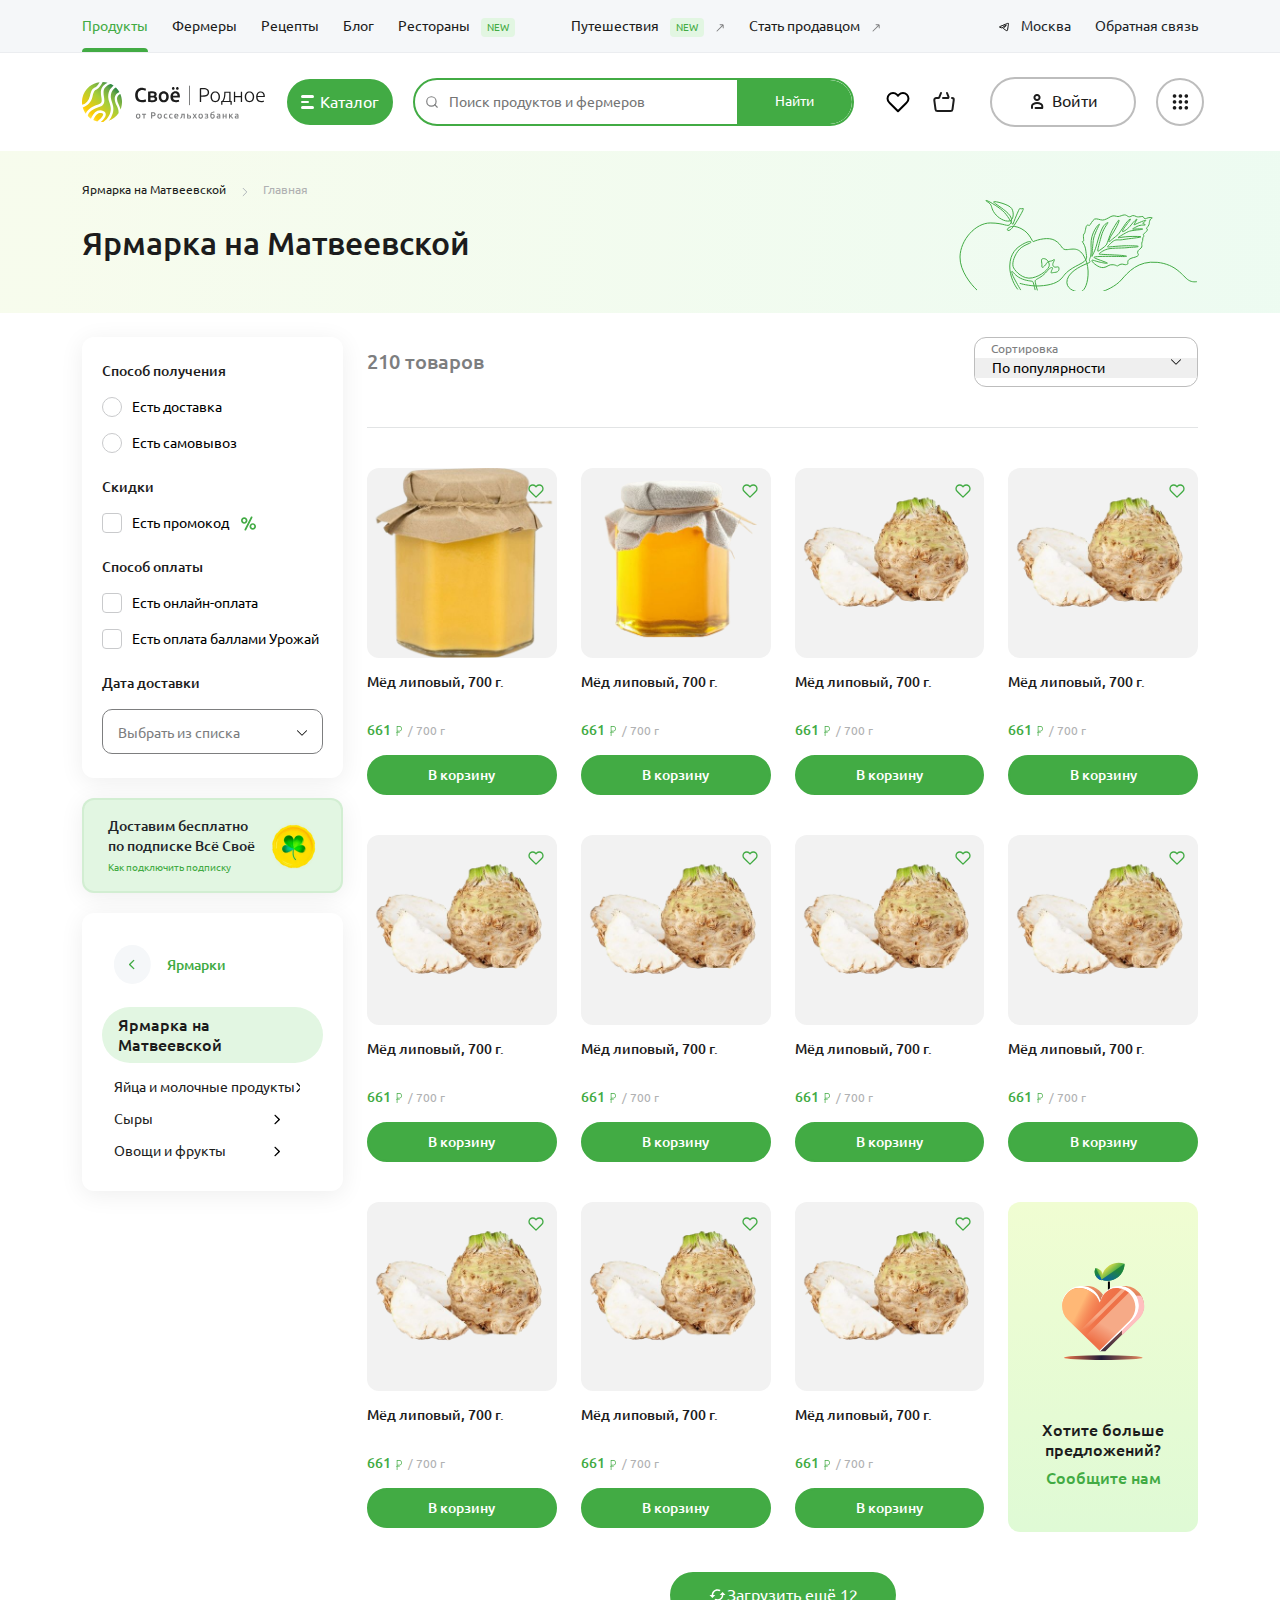
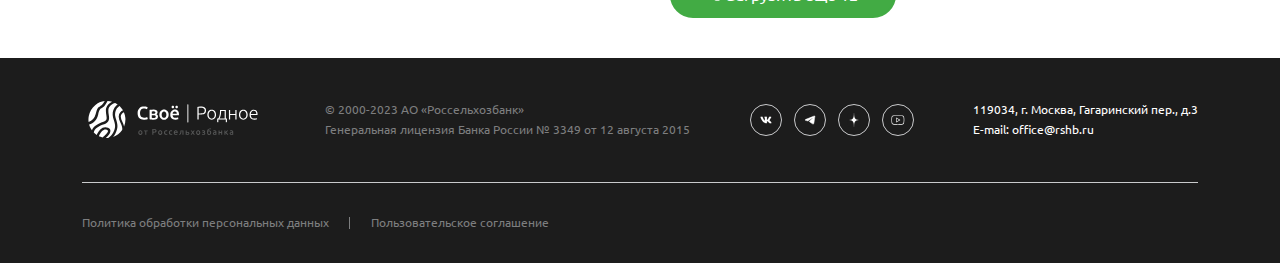
==== commit 1878d4bb: "dsfadff" ====
--- a/index.html
+++ b/index.html
@@ -28,8 +28,10 @@
 								<a href="!#" class="header-link">Рестораны <span>new</span></a>
 							</div>
 							<div class="header-nav-right">
-								<a href="!#" class="header-link">Путешествия <span>new</span> <img src="./images/more.svg" alt=""></a>
-								<a href="!#" class="header-link">Стать продавцом <img src="./images/more.svg" alt=""></a>
+								<a href="!#" class="header-link">Путешествия <span>new</span> <img
+										src="./images/more.svg" alt=""></a>
+								<a href="!#" class="header-link">Стать продавцом <img src="./images/more.svg"
+										alt=""></a>
 							</div>
 						</nav>
 						<div class="header-actions">
@@ -62,7 +64,7 @@
 							<input type="search" placeholder="Поиск продуктов и фермеров">
 							<button class="search-btn">Найти</button>
 						</div>
-						
+
 						<div class="header-bottom-actions">
 							<div class="favorites-and-cart">
 								<a href="!#" class="favorites-icon">
@@ -72,10 +74,121 @@
 									<img src="images/basket-icon.png" alt="">
 								</a>
 							</div>
-							<a href="#!" class="login-btn">
+							<a href="#!" class="login-btn" data-bs-toggle="modal" data-bs-target="#sign">
 								<img src="images/login-icon.png" alt="">Войти
 							</a>
-							<a href="#!" class="menu-btn"><img src="images/menu-icon.png" alt=""></a>
+							<a href="#!" class="menu-btn" ><img src="images/menu-icon.png" alt=""></a>
+
+							<div class="modal3">
+								<div class="modal-dialog">
+									<div class="modal-content">
+										<div class="modal3__content">
+											<div class="modal-body">
+												<div class="modal3__left">
+													<h2 class="modal3-title">Экосистема Своё</h2>
+													<p class="modal3-text">Технологии для развития сельского хозяйства в
+														едином
+														цифровом пространстве</p>
+
+													<div class="modal3__cards">
+														<span class="modal3__cards-title">ДРУГИЕ ПЛОЩАДКИ
+															ЭКОСИСТЕМЫ</span>
+
+														<a href="#!" class="modal3__card">
+															<img src="./images/modal3-img1.webp" alt="">
+															<div class="modal3__card-wrap">
+																<div class="modal3__card-top">
+																	<span class="modal3-card-title">Своё За
+																		городом</span>
+																	<i class="fa-solid fa-arrow-right-long"></i>
+																</div>
+																<p class="modal3__card-text">Самая большая база сельских
+																	туров в
+																	России
+																</p>
+															</div>
+														</a>
+														<a href="#!" class="modal3__card">
+															<img src="./images/modal3-img2.webp" alt="">
+															<div class="modal3__card-wrap">
+																<div class="modal3__card-top">
+																	<span class="modal3-card-title">Своё
+																		Фермерство</span>
+																	<i class="fa-solid fa-arrow-right-long"></i>
+																</div>
+																<p class="modal3__card-text">Онлайн-сервисы и
+																	возможности Банка для
+																	эффективного ведения агробизнеса </p>
+															</div>
+														</a>
+														<a href="#!" class="modal3__card">
+															<img src="./images/modal3-img3.webp" alt="">
+															<div class="modal3__card-wrap">
+																<div class="modal3__card-top">
+																	<span class="modal3-card-title">Всё Своё</span>
+																	<i class="fa-solid fa-arrow-right-long"></i>
+																</div>
+																<p class="modal3__card-text">Маркетплейс, доска
+																	объявлений, новости
+																	и календари для дачников и садоводов</p>
+															</div>
+														</a>
+														<a href="#!" class="modal3__card">
+															<img src="./images/modal3-img4.webp" alt="">
+															<div class="modal3__card-wrap">
+																<div class="modal3__card-top">
+																	<span class="modal3-card-title">Своё Жильё</span>
+																	<i class="fa-solid fa-arrow-right-long"></i>
+																</div>
+																<p class="modal3__card-text">Площадка для создания
+																	комфортной жизни
+																	за городом</p>
+															</div>
+														</a>
+														<a href="#!" class="modal3__card modal3__card5">
+															<img src="./images/modal3-img5.webp" alt="">
+															<div class="modal3__card-wrap">
+																<div class="modal3__card-top">
+																	<span class="modal3-card-title">RSHB DIGITAL</span>
+																	<i class="fa-solid fa-arrow-right-long"></i>
+																</div>
+																<p class="modal3__card-text">Агротех для студентов,
+																	IT-специалистов,
+																	стартапов и предпринимателей</p>
+															</div>
+														</a>
+													</div>
+												</div>
+
+												<div class="modal3__right">
+													<a href="#!" class="modal3__right-contact">
+														<img src="./images/modal3-img1.webp" alt="">
+														<span>Контакты</span>
+													</a>
+
+													<span class="modal3__cards-title">ПОПУЛЯРНОЕ НА СВОЁМ РОДНОМ</span>
+
+													<div class="modal3__right-items">
+														<a href="#!" class="modal3__right-item">
+															<img src="./images/modal3-img1.webp" alt="">
+															<span>Блог</span>
+														</a>
+														<a href="#!" class="modal3__right-item">
+															<img src="./images/modal3-img1.webp" alt="">
+															<span>Рецепты</span>
+														</a>
+														<a href="#!" class="modal3__right-item">
+															<img src="./images/modal3-img1.webp" alt="">
+															<span>Доставка и оплата</span>
+														</a>
+													</div>
+												</div>
+											</div>
+										</div>
+									</div>
+								</div>
+							</div>
+							
 						</div>
 					</div>
 				</div>
@@ -90,11 +203,11 @@
 							<nav aria-label="breadcrumb">
 								<div class="breadcrumb">
 									<div class="breadcrumb-item">
-										<a href="#!">Главная</a>
-									</div>
-									<div class="breadcrumb-item">
 										<a href="#!" class="breadcrumb-item active">Ярмарка на
 											Матвеевской</a>
+									</div>
+									<div class="breadcrumb-item">
+										<a href="#!">Главная</a>
 									</div>
 								</div>
 							</nav>
@@ -177,7 +290,7 @@
 												</div>
 												<div class="side-drop two">
 													<label class="control control--radio">
-														<input type="radio" name="radio"/>
+														<input type="radio" name="radio" />
 														<div class="control__indicator"></div>
 														<span>Есть самовывоз</span>
 													</label>
@@ -215,28 +328,31 @@
 											<span class="thematic-filters__subtitle">Дата доставки</span>
 
 											<div class="dropdown">
-												<button class="drop-btn dropdown-toggle" type="button" id="dropdownMenuButton1" data-bs-toggle="dropdown" aria-expanded="false">
+												<button class="drop-btn dropdown-toggle" type="button"
+													id="dropdownMenuButton1" data-bs-toggle="dropdown"
+													aria-expanded="false">
 													<div class="select-date" id="select">
 														<span>Выбрать из списка</span>
 														<img src="./images/down.svg" alt="" class="slelct-date-img">
 													</div>
 												</button>
 												<ul class="dropdown-menu" aria-labelledby="dropdownMenuButton1">
-												  <li><a class="dropdown-item" href="#!">25 сентября</a></li>
-												  <li><a class="dropdown-item" href="#!">26 сентября</a></li>
-												  <li><a class="dropdown-item" href="#!">27 сентября</a></li>
-												  <li><a class="dropdown-item" href="#!">28 сентября</a></li>
-												  <li><a class="dropdown-item" href="#!">29 сентября</a></li>
-												  <li><a class="dropdown-item" href="#!">30 сентября</a></li>
+													<li><a class="dropdown-item" href="#!">25 сентября</a></li>
+													<li><a class="dropdown-item" href="#!">26 сентября</a></li>
+													<li><a class="dropdown-item" href="#!">27 сентября</a></li>
+													<li><a class="dropdown-item" href="#!">28 сентября</a></li>
+													<li><a class="dropdown-item" href="#!">29 сентября</a></li>
+													<li><a class="dropdown-item" href="#!">30 сентября</a></li>
 												</ul>
 											</div>
-											
+
 										</div>
 									</div>
 
 									<label for="offer-modal" class="offer-subscription">
 										<div class="offer-subscription-content">
-											<p class="offer-subscription-title">Доставим бесплатно по подписке Всё Своё</p>
+											<p class="offer-subscription-title">Доставим бесплатно по подписке Всё Своё
+											</p>
 											<span class="offer-subscription-link">Как подключить подписку</span>
 										</div>
 										<img src="./images/subscription-offer.webp" alt="">
@@ -288,14 +404,15 @@
 								</div>
 
 								<div class="row category-rov">
-									<div class="col-lg-3">
+									<div class="col-6 col-md-4 col-lg-3">
 										<a href="!#" class="category-card">
 											<div class="category-card-img-wrap">
 												<label class="category-card-like">
 													<input id="like" type="checkbox" hidden>
 													<div class="category-like-img">
-														<svg width="16" height="15" fill="none" stroke="#42AB44FF" stroke-linecap="round"
-															stroke-linejoin="round" stroke-width="2" viewBox="0 0 24 24"
+														<svg width="16" height="15" fill="none" stroke="#42AB44FF"
+															stroke-linecap="round" stroke-linejoin="round"
+															stroke-width="2" viewBox="0 0 24 24"
 															xmlns="http://www.w3.org/2000/svg">
 															<path
 																d="M20.84 4.61a5.5 5.5 0 0 0-7.78 0L12 5.67l-1.06-1.06a5.5 5.5 0 0 0-7.78 7.78l1.06 1.06L12 21.23l7.78-7.78 1.06-1.06a5.5 5.5 0 0 0 0-7.78z">
@@ -314,14 +431,15 @@
 											<button class="category-card-btn">В корзину</button>
 										</a>
 									</div>
-									<div class="col-lg-3">
+									<div class="col-6 col-md-4 col-lg-3">
 										<a href="!#" class="category-card">
 											<div class="category-card-img-wrap">
 												<label class="category-card-like">
 													<input id="like" type="checkbox" hidden>
 													<div class="category-like-img">
-														<svg width="16" height="15" fill="none" stroke="#42AB44FF" stroke-linecap="round"
-															stroke-linejoin="round" stroke-width="2" viewBox="0 0 24 24"
+														<svg width="16" height="15" fill="none" stroke="#42AB44FF"
+															stroke-linecap="round" stroke-linejoin="round"
+															stroke-width="2" viewBox="0 0 24 24"
 															xmlns="http://www.w3.org/2000/svg">
 															<path
 																d="M20.84 4.61a5.5 5.5 0 0 0-7.78 0L12 5.67l-1.06-1.06a5.5 5.5 0 0 0-7.78 7.78l1.06 1.06L12 21.23l7.78-7.78 1.06-1.06a5.5 5.5 0 0 0 0-7.78z">
@@ -340,14 +458,15 @@
 											<button class="category-card-btn">В корзину</button>
 										</a>
 									</div>
-									<div class="col-lg-3">
+									<div class="col-6 col-md-4 col-lg-3">
 										<a href="!#" class="category-card">
 											<div class="category-card-img-wrap">
 												<label class="category-card-like">
 													<input id="like" type="checkbox" hidden>
 													<div class="category-like-img">
-														<svg width="16" height="15" fill="none" stroke="#42AB44FF" stroke-linecap="round"
-															stroke-linejoin="round" stroke-width="2" viewBox="0 0 24 24"
+														<svg width="16" height="15" fill="none" stroke="#42AB44FF"
+															stroke-linecap="round" stroke-linejoin="round"
+															stroke-width="2" viewBox="0 0 24 24"
 															xmlns="http://www.w3.org/2000/svg">
 															<path
 																d="M20.84 4.61a5.5 5.5 0 0 0-7.78 0L12 5.67l-1.06-1.06a5.5 5.5 0 0 0-7.78 7.78l1.06 1.06L12 21.23l7.78-7.78 1.06-1.06a5.5 5.5 0 0 0 0-7.78z">
@@ -356,7 +475,8 @@
 													</div>
 												</label>
 												<div class="card-img">
-													<img class="category-card-img" src="./images/main-card-img1.png" alt="">
+													<img class="category-card-img" src="./images/main-card-img1.png"
+														alt="">
 												</div>
 											</div>
 											<p class="category-card-title">Мёд липовый, 700 г.</p>
@@ -366,14 +486,15 @@
 											<button class="category-card-btn">В корзину</button>
 										</a>
 									</div>
-									<div class="col-lg-3">
+									<div class="col-6 col-md-4 col-lg-3">
 										<a href="!#" class="category-card">
 											<div class="category-card-img-wrap">
 												<label class="category-card-like">
 													<input id="like" type="checkbox" hidden>
 													<div class="category-like-img">
-														<svg width="16" height="15" fill="none" stroke="#42AB44FF" stroke-linecap="round"
-															stroke-linejoin="round" stroke-width="2" viewBox="0 0 24 24"
+														<svg width="16" height="15" fill="none" stroke="#42AB44FF"
+															stroke-linecap="round" stroke-linejoin="round"
+															stroke-width="2" viewBox="0 0 24 24"
 															xmlns="http://www.w3.org/2000/svg">
 															<path
 																d="M20.84 4.61a5.5 5.5 0 0 0-7.78 0L12 5.67l-1.06-1.06a5.5 5.5 0 0 0-7.78 7.78l1.06 1.06L12 21.23l7.78-7.78 1.06-1.06a5.5 5.5 0 0 0 0-7.78z">
@@ -382,7 +503,8 @@
 													</div>
 												</label>
 												<div class="card-img">
-													<img class="category-card-img" src="./images/main-card-img1.png" alt="">
+													<img class="category-card-img" src="./images/main-card-img1.png"
+														alt="">
 												</div>
 											</div>
 											<p class="category-card-title">Мёд липовый, 700 г.</p>
@@ -393,14 +515,15 @@
 										</a>
 									</div>
 
-									<div class="col-lg-3">
+									<div class="col-6 col-md-4 col-lg-3">
 										<a href="!#" class="category-card">
 											<div class="category-card-img-wrap">
 												<label class="category-card-like">
 													<input id="like" type="checkbox" hidden>
 													<div class="category-like-img">
-														<svg width="16" height="15" fill="none" stroke="#42AB44FF" stroke-linecap="round"
-															stroke-linejoin="round" stroke-width="2" viewBox="0 0 24 24"
+														<svg width="16" height="15" fill="none" stroke="#42AB44FF"
+															stroke-linecap="round" stroke-linejoin="round"
+															stroke-width="2" viewBox="0 0 24 24"
 															xmlns="http://www.w3.org/2000/svg">
 															<path
 																d="M20.84 4.61a5.5 5.5 0 0 0-7.78 0L12 5.67l-1.06-1.06a5.5 5.5 0 0 0-7.78 7.78l1.06 1.06L12 21.23l7.78-7.78 1.06-1.06a5.5 5.5 0 0 0 0-7.78z">
@@ -409,7 +532,8 @@
 													</div>
 												</label>
 												<div class="card-img">
-													<img class="category-card-img" src="./images/main-card-img1.png" alt="">
+													<img class="category-card-img" src="./images/main-card-img1.png"
+														alt="">
 												</div>
 											</div>
 											<p class="category-card-title">Мёд липовый, 700 г.</p>
@@ -419,14 +543,15 @@
 											<button class="category-card-btn">В корзину</button>
 										</a>
 									</div>
-									<div class="col-lg-3">
+									<div class="col-6 col-md-4 col-lg-3">
 										<a href="!#" class="category-card">
 											<div class="category-card-img-wrap">
 												<label class="category-card-like">
 													<input id="like" type="checkbox" hidden>
 													<div class="category-like-img">
-														<svg width="16" height="15" fill="none" stroke="#42AB44FF" stroke-linecap="round"
-															stroke-linejoin="round" stroke-width="2" viewBox="0 0 24 24"
+														<svg width="16" height="15" fill="none" stroke="#42AB44FF"
+															stroke-linecap="round" stroke-linejoin="round"
+															stroke-width="2" viewBox="0 0 24 24"
 															xmlns="http://www.w3.org/2000/svg">
 															<path
 																d="M20.84 4.61a5.5 5.5 0 0 0-7.78 0L12 5.67l-1.06-1.06a5.5 5.5 0 0 0-7.78 7.78l1.06 1.06L12 21.23l7.78-7.78 1.06-1.06a5.5 5.5 0 0 0 0-7.78z">
@@ -435,7 +560,8 @@
 													</div>
 												</label>
 												<div class="card-img">
-													<img class="category-card-img" src="./images/main-card-img1.png" alt="">
+													<img class="category-card-img" src="./images/main-card-img1.png"
+														alt="">
 												</div>
 											</div>
 											<p class="category-card-title">Мёд липовый, 700 г.</p>
@@ -445,14 +571,15 @@
 											<button class="category-card-btn">В корзину</button>
 										</a>
 									</div>
-									<div class="col-lg-3">
+									<div class="col-6 col-md-4 col-lg-3">
 										<a href="!#" class="category-card">
 											<div class="category-card-img-wrap">
 												<label class="category-card-like">
 													<input id="like" type="checkbox" hidden>
 													<div class="category-like-img">
-														<svg width="16" height="15" fill="none" stroke="#42AB44FF" stroke-linecap="round"
-															stroke-linejoin="round" stroke-width="2" viewBox="0 0 24 24"
+														<svg width="16" height="15" fill="none" stroke="#42AB44FF"
+															stroke-linecap="round" stroke-linejoin="round"
+															stroke-width="2" viewBox="0 0 24 24"
 															xmlns="http://www.w3.org/2000/svg">
 															<path
 																d="M20.84 4.61a5.5 5.5 0 0 0-7.78 0L12 5.67l-1.06-1.06a5.5 5.5 0 0 0-7.78 7.78l1.06 1.06L12 21.23l7.78-7.78 1.06-1.06a5.5 5.5 0 0 0 0-7.78z">
@@ -461,7 +588,8 @@
 													</div>
 												</label>
 												<div class="card-img">
-													<img class="category-card-img" src="./images/main-card-img1.png" alt="">
+													<img class="category-card-img" src="./images/main-card-img1.png"
+														alt="">
 												</div>
 											</div>
 											<p class="category-card-title">Мёд липовый, 700 г.</p>
@@ -471,14 +599,15 @@
 											<button class="category-card-btn">В корзину</button>
 										</a>
 									</div>
-									<div class="col-lg-3">
+									<div class="col-6 col-md-4 col-lg-3">
 										<a href="!#" class="category-card">
 											<div class="category-card-img-wrap">
 												<label class="category-card-like">
 													<input id="like" type="checkbox" hidden>
 													<div class="category-like-img">
-														<svg width="16" height="15" fill="none" stroke="#42AB44FF" stroke-linecap="round"
-															stroke-linejoin="round" stroke-width="2" viewBox="0 0 24 24"
+														<svg width="16" height="15" fill="none" stroke="#42AB44FF"
+															stroke-linecap="round" stroke-linejoin="round"
+															stroke-width="2" viewBox="0 0 24 24"
 															xmlns="http://www.w3.org/2000/svg">
 															<path
 																d="M20.84 4.61a5.5 5.5 0 0 0-7.78 0L12 5.67l-1.06-1.06a5.5 5.5 0 0 0-7.78 7.78l1.06 1.06L12 21.23l7.78-7.78 1.06-1.06a5.5 5.5 0 0 0 0-7.78z">
@@ -487,7 +616,8 @@
 													</div>
 												</label>
 												<div class="card-img">
-													<img class="category-card-img" src="./images/main-card-img1.png" alt="">
+													<img class="category-card-img" src="./images/main-card-img1.png"
+														alt="">
 												</div>
 											</div>
 											<p class="category-card-title">Мёд липовый, 700 г.</p>
@@ -497,15 +627,16 @@
 											<button class="category-card-btn">В корзину</button>
 										</a>
 									</div>
-									
-									<div class="col-lg-3">
+
+									<div class="col-6 col-md-4 col-lg-3">
 										<a href="!#" class="category-card">
 											<div class="category-card-img-wrap">
 												<label class="category-card-like">
 													<input id="like" type="checkbox" hidden>
 													<div class="category-like-img">
-														<svg width="16" height="15" fill="none" stroke="#42AB44FF" stroke-linecap="round"
-															stroke-linejoin="round" stroke-width="2" viewBox="0 0 24 24"
+														<svg width="16" height="15" fill="none" stroke="#42AB44FF"
+															stroke-linecap="round" stroke-linejoin="round"
+															stroke-width="2" viewBox="0 0 24 24"
 															xmlns="http://www.w3.org/2000/svg">
 															<path
 																d="M20.84 4.61a5.5 5.5 0 0 0-7.78 0L12 5.67l-1.06-1.06a5.5 5.5 0 0 0-7.78 7.78l1.06 1.06L12 21.23l7.78-7.78 1.06-1.06a5.5 5.5 0 0 0 0-7.78z">
@@ -514,7 +645,8 @@
 													</div>
 												</label>
 												<div class="card-img">
-													<img class="category-card-img" src="./images/main-card-img1.png" alt="">
+													<img class="category-card-img" src="./images/main-card-img1.png"
+														alt="">
 												</div>
 											</div>
 											<p class="category-card-title">Мёд липовый, 700 г.</p>
@@ -524,14 +656,15 @@
 											<button class="category-card-btn">В корзину</button>
 										</a>
 									</div>
-									<div class="col-lg-3">
+									<div class="col-6 col-md-4 col-lg-3">
 										<a href="!#" class="category-card">
 											<div class="category-card-img-wrap">
 												<label class="category-card-like">
 													<input id="like" type="checkbox" hidden>
 													<div class="category-like-img">
-														<svg width="16" height="15" fill="none" stroke="#42AB44FF" stroke-linecap="round"
-															stroke-linejoin="round" stroke-width="2" viewBox="0 0 24 24"
+														<svg width="16" height="15" fill="none" stroke="#42AB44FF"
+															stroke-linecap="round" stroke-linejoin="round"
+															stroke-width="2" viewBox="0 0 24 24"
 															xmlns="http://www.w3.org/2000/svg">
 															<path
 																d="M20.84 4.61a5.5 5.5 0 0 0-7.78 0L12 5.67l-1.06-1.06a5.5 5.5 0 0 0-7.78 7.78l1.06 1.06L12 21.23l7.78-7.78 1.06-1.06a5.5 5.5 0 0 0 0-7.78z">
@@ -540,7 +673,8 @@
 													</div>
 												</label>
 												<div class="card-img">
-													<img class="category-card-img" src="./images/main-card-img1.png" alt="">
+													<img class="category-card-img" src="./images/main-card-img1.png"
+														alt="">
 												</div>
 											</div>
 											<p class="category-card-title">Мёд липовый, 700 г.</p>
@@ -550,14 +684,15 @@
 											<button class="category-card-btn">В корзину</button>
 										</a>
 									</div>
-									<div class="col-lg-3">
+									<div class="col-6 col-md-4 col-lg-3">
 										<a href="!#" class="category-card">
 											<div class="category-card-img-wrap">
 												<label class="category-card-like">
 													<input id="like" type="checkbox" hidden>
 													<div class="category-like-img">
-														<svg width="16" height="15" fill="none" stroke="#42AB44FF" stroke-linecap="round"
-															stroke-linejoin="round" stroke-width="2" viewBox="0 0 24 24"
+														<svg width="16" height="15" fill="none" stroke="#42AB44FF"
+															stroke-linecap="round" stroke-linejoin="round"
+															stroke-width="2" viewBox="0 0 24 24"
 															xmlns="http://www.w3.org/2000/svg">
 															<path
 																d="M20.84 4.61a5.5 5.5 0 0 0-7.78 0L12 5.67l-1.06-1.06a5.5 5.5 0 0 0-7.78 7.78l1.06 1.06L12 21.23l7.78-7.78 1.06-1.06a5.5 5.5 0 0 0 0-7.78z">
@@ -566,7 +701,8 @@
 													</div>
 												</label>
 												<div class="card-img">
-													<img class="category-card-img" src="./images/main-card-img1.png" alt="">
+													<img class="category-card-img" src="./images/main-card-img1.png"
+														alt="">
 												</div>
 											</div>
 											<p class="category-card-title">Мёд липовый, 700 г.</p>
@@ -576,7 +712,7 @@
 											<button class="category-card-btn">В корзину</button>
 										</a>
 									</div>
-									<div class="col-lg-3">
+									<div class="col-6 col-md-4 col-lg-3">
 										<a href="#!" class="card-offer">
 											<img src="images/card-offer-img.svg" alt="">
 											<h6 class="card-offer-title">Хотите больше предложений?</h6>
@@ -616,10 +752,12 @@
 							<img src="./images/tg.svg" alt="">
 							</svg>
 						</a>
-						<a href="https://zen.yandex.ru/id/6114c1c35b92092dbd518479" target="_blank" class="footer-social">
+						<a href="https://zen.yandex.ru/id/6114c1c35b92092dbd518479" target="_blank"
+							class="footer-social">
 							<img src="./images/zen.svg" alt="">
 						</a>
-						<a href="https://www.youtube.com/channel/UC0n4Diq6hvblxeq5Ssih1Wg" target="_blank" class="footer-social">
+						<a href="https://www.youtube.com/channel/UC0n4Diq6hvblxeq5Ssih1Wg" target="_blank"
+							class="footer-social">
 							<img src="./images/yt.svg" alt="">
 						</a>
 					</div>
@@ -644,6 +782,497 @@
 		</footer>
 	</div>
 
+	<!-- modal sign -->
+	<div class="modal fade modal__sign" id="sign" tabindex="-1" aria-labelledby="staticBackdropLabel"
+		aria-hidden="true">
+		<div class="modal-dialog modal-dialog-centered">
+			<div class="modal-content">
+				<div class="modal-header">
+					<a href="#!">
+						<img src="./images/logo.svg" alt="">
+					</a>
+					<a href="#!"></a>
+					<button type="button" class="modal-close" data-bs-dismiss="modal"
+						aria-label="Close"><img src="./images/modal-close.png" alt=""></button>
+				</div>
+				<div class="modal-content-body">
+					<div class="modal-body">
+						<form class="modal__sign-content">
+							<p class="modal__sign-title">Войдите или зарегистрируйтесь</p>
+							<div data-v-12b242f4="" class="body-phone">
+								<div data-v-12b242f4="" class="body-phone-prefix">+7</div>
+								<div data-v-1696572a="" data-v-12b242f4=""
+									class="core-input-container body-phone-input" pattern="\d*">
+									<input data-v-1696572a="" type="number" placeholder="(XXX) XXX-XX-XX"
+										class="core-input core-input_large">
+								</div>
+							</div>
+							<a href="#!" class="modal__sign-submit">Получить код</a>
+							<p class="modal__sign-text">Регистрируясь или авторизуясь на «Своё Родное», вы
+								соглашаетесь с <a href="#!">Пользовательское соглашение</a> и <a
+									href="#!">Политика обработки персональных данных</a></p>
+						</form>
+					</div>
+					<div class="modal-footer">
+						<a href="#!" class="sign-modal-btn">Войти как продавец</a>
+					</div>
+				</div>
+			</div>
+		</div>
+	</div>
+
+	<!-- aside-modal -->
+	<div class="aside-catalog d-none">
+		<div class="aside-catalog__close">
+			<i class="fa-regular fa-circle-xmark"></i>
+		</div>
+		<div class="aside-catalog__content">
+			<p class="aside-catalog__title">Каталог товаров</p>
+			<div class="aside-catalog__list">
+				<a data-v-4904b96d="" href="/category/jarmarki" class="aside-catalog-main-category aside-catalog__category">
+					<span class="aside-catalog-main-category__hover-bg"></span>
+					<span class="aside-catalog-main-category__icon-wrapper">
+						<img src="https://api.svoe-rodnoe.ru/api/v1/file-proxy/b2c/catalog/category/tent.svg" alt="Ярмарки" class="aside-catalog-main-category__icon">
+					</span>
+					<span class="aside-catalog-main-category__title">
+						Ярмарки
+					</span>
+					<span class="aside-catalog-main-category__arrow">
+						<i class="fa-solid fa-angle-right"></i>
+					</span>
+				</a>
+				<a href="/category/ryba-i-moreprodukty" class="aside-catalog-main-category aside-catalog__category">
+					<span class="aside-catalog-main-category__hover-bg"></span>
+					<span class="aside-catalog-main-category__icon-wrapper">
+						<img src="https://api.svoe-rodnoe.ru/api/v1/file-proxy/b2c/catalog/category/Fish_5.svg" alt="Рыба и морепродукты" class="aside-catalog-main-category__icon">
+					</span>
+					<span class="aside-catalog-main-category__title">
+						Рыба и морепродукты
+					</span>
+					<span class="aside-catalog-main-category__arrow">
+						<i class="fa-solid fa-angle-right"></i>
+					</span>
+				</a>
+				<a href="/category/milk-and-eggs" class="aside-catalog-main-category aside-catalog__category">
+					<span class="aside-catalog-main-category__hover-bg"></span>
+					<span class="aside-catalog-main-category__icon-wrapper">
+						<img src="https://api.svoe-rodnoe.ru/api/v1/file-proxy/b2c/catalog/category/Milk_1.svg" alt="Яйца и молочные продукты" class="aside-catalog-main-category__icon">
+					</span>
+					<span class="aside-catalog-main-category__title">
+						Яйца и молочные продукты
+					</span>
+					<span class="aside-catalog-main-category__arrow">
+						<i class="fa-solid fa-angle-right"></i>
+					</span>
+				</a>
+				<a href="/category/mjaso" class="aside-catalog-main-category aside-catalog__category">
+					<span class="aside-catalog-main-category__hover-bg"></span>
+					<span class="aside-catalog-main-category__icon-wrapper">
+						<img src="https://api.svoe-rodnoe.ru/api/v1/file-proxy/b2c/catalog/category/pig.svg" alt="Мясо и птица" class="aside-catalog-main-category__icon">
+					</span>
+					<span class="aside-catalog-main-category__title">
+						Мясо и птица
+					</span>
+					<span class="aside-catalog-main-category__arrow">
+						<i class="fa-solid fa-angle-right"></i>
+					</span>
+				</a>
+				<a href="/category/hleb-i-vypechka" class="aside-catalog-main-category aside-catalog__category">
+					<span class="aside-catalog-main-category__hover-bg"></span>
+					<span class="aside-catalog-main-category__icon-wrapper">
+						<img src="https://api.svoe-rodnoe.ru/api/v1/file-proxy/b2c/catalog/category/Bread_3.svg" alt="Хлеб и выпечка" class="aside-catalog-main-category__icon">
+					</span>
+					<span class="aside-catalog-main-category__title">
+						Хлеб и выпечка
+					</span>
+					<span class="aside-catalog-main-category__arrow">
+						<i class="fa-solid fa-angle-right"></i>
+					</span>
+				</a>
+				<a href="/category/cheese" class="aside-catalog-main-category aside-catalog__category">
+					<span class="aside-catalog-main-category__hover-bg"></span>
+					<span class="aside-catalog-main-category__icon-wrapper">
+						<img src="https://api.svoe-rodnoe.ru/api/v1/file-proxy/b2c/catalog/category/Cheese.svg" alt="Сыры" class="aside-catalog-main-category__icon">
+					</span>
+					<span class="aside-catalog-main-category__title">
+						Сыры
+					</span>
+					<span class="aside-catalog-main-category__arrow">
+						<i class="fa-solid fa-angle-right"></i>
+					</span>
+				</a>
+				<a href="/category/ovoschi-i-frukty" class="aside-catalog-main-category aside-catalog__category">
+					<span class="aside-catalog-main-category__hover-bg"></span>
+					<span class="aside-catalog-main-category__icon-wrapper">
+						<img src="https://api.svoe-rodnoe.ru/api/v1/file-proxy/b2c/catalog/category/Vegetables_3.svg" alt="Овощи и фрукты" class="aside-catalog-main-category__icon">
+					</span>
+					<span class="aside-catalog-main-category__title">
+						Овощи и фрукты
+					</span>
+					<span class="aside-catalog-main-category__arrow">
+						<i class="fa-solid fa-angle-right"></i>
+					</span>
+				</a>
+				<a href="/category/honey" class="aside-catalog-main-category aside-catalog__category">
+					<span class="aside-catalog-main-category__hover-bg"></span>
+					<span class="aside-catalog-main-category__icon-wrapper">
+						<img src="https://api.svoe-rodnoe.ru/api/v1/file-proxy/b2c/catalog/category/Honey.svg" alt="Мед и пчеловодство" class="aside-catalog-main-category__icon">
+					</span>
+					<span class="aside-catalog-main-category__title">
+						Мед и пчеловодство
+					</span>
+					<span class="aside-catalog-main-category__arrow">
+						<i class="fa-solid fa-angle-right"></i>
+					</span>
+				</a>
+				<a href="/category/sweets" class="aside-catalog-main-category aside-catalog__category">
+					<span class="aside-catalog-main-category__hover-bg"></span>
+					<span class="aside-catalog-main-category__icon-wrapper">
+						<img src="https://api.svoe-rodnoe.ru/api/v1/file-proxy/b2c/catalog/category/Sweet.svg" alt="Сладости" class="aside-catalog-main-category__icon">
+					</span>
+					<span class="aside-catalog-main-category__title">
+						Сладости
+					</span>
+					<span class="aside-catalog-main-category__arrow">
+						<i class="fa-solid fa-angle-right"></i>
+					</span>
+				</a>
+				<a href="/category/frozen" class="aside-catalog-main-category aside-catalog__category aside-catalog-main-category_active">
+					<span class="aside-catalog-main-category__hover-bg"></span>
+					<span class="aside-catalog-main-category__icon-wrapper">
+						<img src="https://api.svoe-rodnoe.ru/api/v1/file-proxy/b2c/catalog/category/Frozen_b.svg" alt="Заморозка" class="aside-catalog-main-category__icon">
+					</span>
+					<span class="aside-catalog-main-category__title">
+						Заморозка
+					</span>
+					<span class="aside-catalog-main-category__arrow">
+						<i class="fa-solid fa-angle-right"></i>
+					</span>
+				</a>
+				<a href="/category/beverage" class="aside-catalog-main-category aside-catalog__category">
+					<span class="aside-catalog-main-category__hover-bg"></span>
+					<span class="aside-catalog-main-category__icon-wrapper">
+						<img src="https://api.svoe-rodnoe.ru/api/v1/file-proxy/b2c/catalog/category/Beverage_b_1.svg" alt="Напитки" class="aside-catalog-main-category__icon">
+					</span>
+					<span class="aside-catalog-main-category__title">
+						Напитки
+					</span>
+					<span class="aside-catalog-main-category__arrow">
+						<i class="fa-solid fa-angle-right"></i>
+					</span>
+				</a>
+				<a href="/category/grocery" class="aside-catalog-main-category aside-catalog__category">
+					<span class="aside-catalog-main-category__hover-bg"></span>
+					<span class="aside-catalog-main-category__icon-wrapper">
+						<img src="https://api.svoe-rodnoe.ru/api/v1/file-proxy/b2c/catalog/category/Grocery_b.svg" alt="Бакалея" class="aside-catalog-main-category__icon">
+					</span>
+					<span class="aside-catalog-main-category__title">
+						Бакалея
+					</span>
+					<span class="aside-catalog-main-category__arrow">
+						<i class="fa-solid fa-angle-right"></i>
+					</span>
+				</a>
+				<a href="/category/organicheskie-produkty" class="aside-catalog-main-category aside-catalog__category">
+					<span class="aside-catalog-main-category__hover-bg"></span>
+					<span class="aside-catalog-main-category__icon-wrapper">
+						<img src="https://api.svoe-rodnoe.ru/api/v1/file-proxy/b2c/catalog/category/organicheskie-produkty_1.svg" alt="Органика" class="aside-catalog-main-category__icon">
+					</span>
+					<span class="aside-catalog-main-category__title">
+						Органика
+					</span>
+					<span class="aside-catalog-main-category__arrow">
+						<i class="fa-solid fa-angle-right"></i>
+					</span>
+				</a>
+				<a href="/category/zdorov-e-i-krasota" class="aside-catalog-main-category aside-catalog__category">
+					<span class="aside-catalog-main-category__hover-bg"></span>
+					<span class="aside-catalog-main-category__icon-wrapper">
+						<img src="https://api.svoe-rodnoe.ru/api/v1/file-proxy/b2c/catalog/category/zdorov-e-i-krasota_2.svg" alt="Здоровье и красота" class="aside-catalog-main-category__icon">
+					</span>
+					<span class="aside-catalog-main-category__title">
+						Здоровье и красота
+					</span>
+					<span class="aside-catalog-main-category__arrow">
+						<i class="fa-solid fa-angle-right"></i>
+					</span>
+				</a>
+				<a href="/category/podarki-i-suveniry" class="aside-catalog-main-category aside-catalog__category">
+					<span class="aside-catalog-main-category__hover-bg"></span>
+					<span class="aside-catalog-main-category__icon-wrapper">
+						<img src="https://api.svoe-rodnoe.ru/api/v1/file-proxy/b2c/catalog/category/Gift_1.svg" alt="Подарки и сувениры" class="aside-catalog-main-category__icon">
+					</span>
+					<span class="aside-catalog-main-category__title">
+						Подарки и сувениры
+					</span>
+					<span class="aside-catalog-main-category__arrow">
+						<i class="fa-solid fa-angle-right"></i>
+					</span>
+				</a>
+				<a href="/category/vkusy-rossii-2021" class="aside-catalog-main-category aside-catalog__category">
+					<span class="aside-catalog-main-category__hover-bg"></span>
+					<span class="aside-catalog-main-category__icon-wrapper">
+						<img src="https://api.svoe-rodnoe.ru/api/v1/file-proxy/b2c/catalog/category/russia_1_1.svg" alt="Вкусы России 2023" class="aside-catalog-main-category__icon">
+					</span>
+					<span class="aside-catalog-main-category__title">
+						Вкусы России 2023
+					</span>
+					<span class="aside-catalog-main-category__arrow">
+						<i class="fa-solid fa-angle-right"></i>
+					</span>
+				</a>
+				<a href="/category" class="aside-catalog-main-category aside-catalog__category is-active">
+					<span class="aside-catalog-main-category__hover-bg"></span>
+					<span class="aside-catalog-main-category__icon-wrapper">
+						<span class="aside-catalog-main-category__custom-icon">
+							<img src="images/menu-icon.png" alt="">
+						</span>
+					</span>
+					<span class="aside-catalog-main-category__title">
+						Весь каталог
+					</span>
+					<span class="aside-catalog-main-category__arrow">
+						<i class="fa-solid fa-angle-right"></i>
+					</span>
+				</a>
+			</div>
+		</div>
+
+		<div class="aside-catalog-selected-category aside-catalog__selected-category">
+			<!-- select-1 -->
+			<div class="aside-catalog-selected-category__content">
+				<div class="aside-catalog-selected-category__header">
+					<div class="aside-catalog-selected-category__title">
+						Ярмарки
+					</div>
+				</div>
+				<div class="aside-catalog-selected-category__list">
+					<div
+						class="aside-catalog-sub-category aside-catalog-selected-category__sub-category">
+						<a href="/category/jarmarka-na-matveevskoj" aria-current="page"
+							class="aside-catalog-sub-category__title is-exact-active is-active">
+							<span class="aside-catalog-sub-category__title-text">
+								Ярмарка на Матвеевской
+							</span>
+						</a>
+						<div class="aside-catalog-sub-category__list">
+							<a href="/category/jajca-i-molochnye-produkty-na-matveevskoj"
+								class="aside-catalog-sub-category__list-item">
+								Яйца и молочные продукты
+							</a>
+							<a href="/category/syry-na-matveevskoj-na-matveevskoj"
+								class="aside-catalog-sub-category__list-item">
+								Сыры
+							</a>
+							<a href="/category/ovoschi-i-frukty-na-matveevskoj"
+								class="aside-catalog-sub-category__list-item">
+								Овощи и фрукты
+							</a>
+						</div>
+					</div>
+					<div class="aside-catalog-sub-category aside-catalog-selected-category__sub-category">
+						<a href="/category/jarmarka-na-profsoyuznoj"
+							class="aside-catalog-sub-category__title">
+							<span class="aside-catalog-sub-category__title-text">
+								Ярмарка на Профсоюзной
+							</span>
+						</a>
+						<div class="aside-catalog-sub-category__list">
+							<a href="/category/syry-na-profsoyuznoj"
+								class="aside-catalog-sub-category__list-item">
+								Сыры
+							</a>
+							<a href="/category/ovoschi-i-frukty-na-profsoyuznoj"
+								class="aside-catalog-sub-category__list-item">
+								Овощи и фрукты
+							</a>
+							<a href="/category/sladosti-na-profsoyuznoj"
+								class="aside-catalog-sub-category__list-item">
+								Сладости
+							</a>
+							<a href="/category/konservy-na-profsoyuznoj"
+								class="aside-catalog-sub-category__list-item">
+								Консервы
+							</a>
+						</div>
+					</div>
+					<div class="aside-catalog-sub-category aside-catalog-selected-category__sub-category">
+						<a href="/category/jarmarka-na-junyh-lenincev"
+							class="aside-catalog-sub-category__title">
+							<span class="aside-catalog-sub-category__title-text">
+								Ярмарка на Юных Ленинцев
+							</span>
+						</a>
+						<div class="aside-catalog-sub-category__list">
+							<a href="/category/ovoschi-i-frukty-na-yunyh-lenintsev"
+								class="aside-catalog-sub-category__list-item">
+								Овощи и фрукты
+							</a>
+						</div>
+					</div>
+					<div class="aside-catalog-sub-category aside-catalog-selected-category__sub-category">
+						<a href="/category/jarmarki-na-saljama" class="aside-catalog-sub-category__title">
+							<span class="aside-catalog-sub-category__title-text">
+								Ярмарки на Саляма Адиля
+							</span>
+						</a>
+						<div class="aside-catalog-sub-category__list"></div>
+					</div>
+					<div class="aside-catalog-sub-category aside-catalog-selected-category__sub-category">
+						<a href="/category/jarmarka-na-semenovskoj"
+							class="aside-catalog-sub-category__title">
+							<span class="aside-catalog-sub-category__title-text">
+								Ярмарка на Семеновской
+							</span>
+						</a>
+						<div class="aside-catalog-sub-category__list"></div>
+					</div>
+				</div>
+			</div>
+
+			<!-- select 2 -->
+			<div class="aside-catalog-selected-category__content">
+				<div class="aside-catalog-selected-category__header">
+					<div class="aside-catalog-selected-category__title">
+						Заморозка
+					</div>
+				</div>
+				<div class="aside-catalog-selected-category__list">
+					<div class="aside-catalog-sub-category aside-catalog-selected-category__sub-category">
+						<a href="/category/polufabrikaty-mjasnye" class="aside-catalog-sub-category__title">
+							<span class="aside-catalog-sub-category__title-text">
+								Полуфабрикаты мясные
+							</span>
+						</a>
+						<div class="aside-catalog-sub-category__list">
+							<a href="/category/kotlety-golubcy-tefteli-naggetsy" class="aside-catalog-sub-category__list-item">
+								Котлеты, голубцы, тефтели, наггетсы
+							</a>
+							<a href="/category/kotlety" class="aside-catalog-sub-category__list-item">
+								Котлеты
+							</a>
+							<a href="/category/golubcy" class="aside-catalog-sub-category__list-item">
+								Голубцы
+							</a>
+							<a href="/category/tefteli" class="aside-catalog-sub-category__list-item">
+								Тефтели
+							</a>
+							<a href="/category/naggetsy" class="aside-catalog-sub-category__list-item">
+								Наггетсы
+							</a>
+							<a href="/category/chebureki" class="aside-catalog-sub-category__list-item">
+								Чебуреки
+							</a>
+							<a href="/category/pel-meni" class="aside-catalog-sub-category__list-item">
+								Пельмени
+							</a>
+							<a href="/category/manty" class="aside-catalog-sub-category__list-item">
+								Манты
+							</a>
+							<a href="/category/hinkali" class="aside-catalog-sub-category__list-item">
+								Хинкали
+							</a>
+						</div>
+					</div>
+					<div class="aside-catalog-sub-category aside-catalog-selected-category__sub-category">
+						<a href="/category/polufabrikaty-haljal" class="aside-catalog-sub-category__title">
+							<span class="aside-catalog-sub-category__title-text">
+								Полуфабрикаты халяль
+							</span>
+						</a>
+						<div class="aside-catalog-sub-category__list">
+							<a href="/category/pel-meni-haljal" class="aside-catalog-sub-category__list-item">
+								Пельмени, манты, хинкали халяль
+							</a>
+						</div>
+					</div>
+					<div class="aside-catalog-sub-category aside-catalog-selected-category__sub-category">
+						<a href="/category/vareniki" class="aside-catalog-sub-category__title">
+							<span class="aside-catalog-sub-category__title-text">
+								Вареники
+							</span>
+						</a>
+						<div class="aside-catalog-sub-category__list"></div>
+					</div>
+					<div class="aside-catalog-sub-category aside-catalog-selected-category__sub-category">
+						<a href="/category/morozhenoe" class="aside-catalog-sub-category__title">
+							<span class="aside-catalog-sub-category__title-text">
+								Мороженое
+							</span>
+						</a>
+						<div class="aside-catalog-sub-category__list"></div>
+					</div>
+					<div class="aside-catalog-sub-category aside-catalog-selected-category__sub-category">
+						<a href="/category/bliny" class="aside-catalog-sub-category__title">
+							<span class="aside-catalog-sub-category__title-text">
+								Блины
+							</span>
+						</a>
+						<div class="aside-catalog-sub-category__list"></div>
+					</div>
+					<div class="aside-catalog-sub-category aside-catalog-selected-category__sub-category">
+						<a href="/category/syrniki" class="aside-catalog-sub-category__title">
+							<span class="aside-catalog-sub-category__title-text">
+								Сырники
+							</span>
+						</a>
+						<div class="aside-catalog-sub-category__list"></div>
+					</div>
+					<div class="aside-catalog-sub-category aside-catalog-selected-category__sub-category">
+						<a href="/category/ovoschi-i-smesi" class="aside-catalog-sub-category__title">
+							<span class="aside-catalog-sub-category__title-text">
+								Овощи и смеси
+							</span>
+						</a>
+						<div class="aside-catalog-sub-category__list"></div>
+					</div>
+					<div class="aside-catalog-sub-category aside-catalog-selected-category__sub-category">
+						<a href="/category/jagody" class="aside-catalog-sub-category__title">
+							<span class="aside-catalog-sub-category__title-text">
+								Замороженные ягоды
+							</span>
+						</a>
+						<div class="aside-catalog-sub-category__list"></div>
+					</div>
+					<div class="aside-catalog-sub-category aside-catalog-selected-category__sub-category">
+						<a href="/category/svezhemorozhennaja-ryba" class="aside-catalog-sub-category__title">
+							<span class="aside-catalog-sub-category__title-text">
+								Свежемороженая рыба
+							</span>
+						</a>
+						<div class="aside-catalog-sub-category__list"></div>
+					</div>
+					<div class="aside-catalog-sub-category aside-catalog-selected-category__sub-category">
+						<a href="/category/zamorozhennoe-mjaso" class="aside-catalog-sub-category__title">
+							<span class="aside-catalog-sub-category__title-text">
+								Замороженное мясо
+							</span>
+						</a>
+						<div class="aside-catalog-sub-category__list"></div>
+					</div>
+					<div class="aside-catalog-sub-category aside-catalog-selected-category__sub-category">
+						<a href="/category/zamorozhennaja-vypechka" class="aside-catalog-sub-category__title">
+							<span class="aside-catalog-sub-category__title-text">
+								Замороженная выпечка
+							</span>
+						</a>
+						<div class="aside-catalog-sub-category__list"></div>
+					</div>
+					<div class="aside-catalog-sub-category aside-catalog-selected-category__sub-category">
+						<a href="/category/polufabrikaty-rybnye" class="aside-catalog-sub-category__title">
+							<span class="aside-catalog-sub-category__title-text">
+								Полуфабрикаты рыбные
+							</span>
+						</a>
+						<div class="aside-catalog-sub-category__list"></div>
+					</div>
+				</div>
+			</div>
+
+			<div class="aside-catalog-selected-category__banners"></div>
+		</div>
+	</div>
+
 	<script src="js/jquery-3.7.0.min.js"></script>
 	<script src="libs/bootstrap5/popper.js"></script>
 	<script src="libs/bootstrap5/bootstrap.min.js"></script>
--- a/css/style.css
+++ b/css/style.css
@@ -7,6 +7,7 @@
 	font-style: normal;
 	line-height: normal;
 }
+
 a,
 p,
 h1,
@@ -71,14 +72,20 @@
 	background-color: #f5f7f9;
 	border-bottom: 1px solid #ebedf0;
 }
+
 .header-in {
 	justify-content: space-between;
 }
+
+/* $ */
 .header-block {
-	display: flex;
-	align-items: center;
-	width: 100%;
-}
+	position: relative;
+	display: flex;
+	align-items: center;
+	justify-content: space-between;
+	width: 98%;
+}
+
 .header-nav,
 .header-nav-left,
 .header-nav-right,
@@ -103,6 +110,7 @@
 	font-size: 14px;
 	color: #1c1c1c;
 }
+
 .header-actions-link:hover,
 .header-link:hover {
 	color: #7d7e7f;
@@ -247,18 +255,21 @@
 	align-items: center;
 	padding: 12px 36px;
 	border: 2px solid #bdbdbd;
-    background-color: #fff;
-    color: #1c1c1c;
+	background-color: #fff;
+	color: #1c1c1c;
 	border-radius: 25px;
 	margin-left: 20px;
 }
+
 header .login-btn img {
 	margin-right: 6px;
 }
+
 header .menu-btn:hover,
 header .login-btn:hover {
 	border-color: #828282;
 }
+
 header .menu-btn {
 	display: flex;
 	align-items: center;
@@ -266,15 +277,17 @@
 	min-width: 48px;
 	height: 48px;
 	border: 2px solid #bdbdbd;
-    background-color: #fff;
-    color: #1c1c1c;
+	background-color: #fff;
+	color: #1c1c1c;
 	border-radius: 50%;
 	margin-left: 20px;
 }
+
 header .favorites-and-cart {
 	display: flex;
 	align-items: center;
 }
+
 header .favorites-and-cart a {
 	width: 48px;
 	height: 48px;
@@ -290,17 +303,7 @@
 	background: linear-gradient(94.6deg, rgba(215, 239, 165, .2) 4.6%, rgba(166, 236, 186, .2) 97.15%);
 	padding: 28px 0 52px;
 	position: relative;
-}
-
-.category::after {
-	content: "";
-	position: absolute;
-	height: 24px;
-	bottom: 0;
-	left: 0;
-	right: 0;
-	background-color: #fff;
-	border-radius: 20px 20px 0 0;
+	margin-bottom: 24px;
 }
 
 .category .category__main-title {
@@ -326,6 +329,11 @@
 
 .breadcrumb .breadcrumb-item.active {
 	color: #1c1c1c;
+}
+
+/* $ */
+.breadcrumb .breadcrumb-item.active:hover {
+	color: #42ab44;
 }
 
 .breadcrumb-item+.breadcrumb-item::before {
@@ -363,7 +371,7 @@
 .adaptive-categories-filter {
 	display: none;
 	overflow: auto;
-	padding-left: 31px;
+	margin-top: 24px;
 	margin-bottom: 32px;
 }
 
@@ -420,21 +428,25 @@
 	background: transparent;
 	width: 100%;
 }
+
 .dropdown-toggle[aria-expanded="true"] img {
 	transform: rotate(-180deg);
 }
+
 .main-aside .dropdown-menu {
 	min-width: 100%;
-    overflow: auto;
-    max-height: 244px;
+	overflow: auto;
+	max-height: 244px;
 	padding: 0;
 }
+
 .main-aside .dropdown-menu a {
 	color: #1c1c1c;
-    font-size: 14px;
-    line-height: 20px;
+	font-size: 14px;
+	line-height: 20px;
 	padding: 10px 24px;
 }
+
 .dropdown-toggle::after {
 	display: none;
 }
@@ -454,17 +466,21 @@
 .catogories-filter {
 	margin-bottom: 0;
 }
+
 .side-filter {
 	margin-bottom: 24px;
 }
+
 .side-filter .filter-list {
 	padding-left: 16px;
-    margin-bottom: 20px;
+	margin-bottom: 20px;
 	display: none;
 }
+
 .side-filter .filter-list.active {
 	display: block;
 }
+
 .thematic-filters__subtitle {
 	display: block;
 	font-weight: 500;
@@ -491,6 +507,7 @@
 	cursor: pointer;
 	margin-bottom: 16px;
 }
+
 .thematic-filters label:last-child {
 	margin-bottom: 0;
 }
@@ -566,6 +583,7 @@
 	color: #1c1c1c;
 	border-radius: 40px;
 }
+
 .categories-link:hover {
 	background: #ebedf0;
 	color: #1c1c1c;
@@ -669,6 +687,7 @@
 	transition: border-color .3s ease-in, background-color .3s ease-in;
 	outline: none;
 }
+
 .category-products-header .sorting select {
 	padding: 0 16px;
 }
@@ -720,9 +739,11 @@
 	border-radius: 50%;
 	cursor: pointer;
 }
+
 .category-card-like .category-like-img svg {
 	height: 16px;
 }
+
 .category-card-like .category-like-img:hover svg,
 .category-card-like .category-like-img:focus svg {
 	fill: #42AB44FF;
@@ -741,13 +762,14 @@
 	border-radius: 12px;
 	overflow: hidden;
 	margin-bottom: 16px;
-	height: 193.75px;
+	height: 100%;
 	width: 100%;
 }
 
 .card-img {
 	background: #F2F2F2;
 }
+
 .category-card-img {
 	width: 100%;
 	height: 100%;
@@ -806,6 +828,7 @@
 	text-align: center;
 	outline: none;
 }
+
 .catalog-btn:hover,
 .search-btn:hover,
 .category-add-btn:hover,
@@ -841,36 +864,41 @@
 .card-offer {
 	height: 100%;
 	display: flex;
-    flex-direction: column;
-    align-items: center;
+	flex-direction: column;
+	align-items: center;
 	justify-content: center;
-    box-sizing: border-box;
-    padding: 58px 16px 44px;
-    background: linear-gradient(180deg,#f0fdd2,#dffad5);
-    border-radius: 12px;
-}
+	box-sizing: border-box;
+	padding: 58px 16px 44px;
+	background: linear-gradient(180deg, #f0fdd2, #dffad5);
+	border-radius: 12px;
+}
+
 .card-offer .card-offer-title {
 	font-weight: 500;
-    font-size: 16px;
-    line-height: 20px;
-    text-align: center;
-    color: #1c1c1c;
-    margin-bottom: 8px;
-}
+	font-size: 16px;
+	line-height: 20px;
+	text-align: center;
+	color: #1c1c1c;
+	margin-bottom: 8px;
+}
+
 .card-offer span {
 	font-style: normal;
-    font-weight: 500;
-    font-size: 16px;
-    line-height: 20px;
-    text-align: center;
-    color: #42ab44;
-}
+	font-weight: 500;
+	font-size: 16px;
+	line-height: 20px;
+	text-align: center;
+	color: #42ab44;
+}
+
 .card-offer img {
 	margin-bottom: 60px;
 }
+
 .category-rov {
 	gap: 40px 0;
 }
+
 /* Footer */
 
 .footer {
@@ -965,59 +993,70 @@
 	background-color: #7d7e7f;
 	transform: translateY(-50%);
 }
+
 /* end */
 
 /* custom checkbox */
 .control {
-  display: block;
-  position: relative;
-  padding-left: 30px;
-  cursor: pointer;
-}
+	display: block;
+	position: relative;
+	padding-left: 30px;
+	cursor: pointer;
+}
+
 .control input {
-  position: absolute;
-  z-index: -1;
-  opacity: 0;
-}
+	position: absolute;
+	z-index: -1;
+	opacity: 0;
+}
+
 .control__indicator {
-  position: absolute;
-  top: 0;
-  left: 0;
-  height: 20px;
-  width: 20px;
-  background: #fff;
-  border: 1px solid #c9cacc;
-  border-radius: 4px;
-}
+	position: absolute;
+	top: 0;
+	left: 0;
+	height: 20px;
+	width: 20px;
+	background: #fff;
+	border: 1px solid #c9cacc;
+	border-radius: 4px;
+}
+
 .control--radio .control__indicator {
-  border-radius: 50%;
-}
-.control:hover input ~ .control__indicator,
-.control input:focus ~ .control__indicator {
-  background: #ccc;
-}
-.control input:checked ~ .control__indicator {
-  background: #42ab44;
-  border-color: #42ab44;
-}
-.control:hover input:not([disabled]):checked ~ .control__indicator,
-.control input:checked:focus ~ .control__indicator {
-  background: #248341;
-  border-color: #248341;
-}
-.control input:disabled ~ .control__indicator {
-  background: #e6e6e6;
-  opacity: 0.6;
-  pointer-events: none;
-}
+	border-radius: 50%;
+}
+
+.control:hover input~.control__indicator,
+.control input:focus~.control__indicator {
+	background: #ccc;
+}
+
+.control input:checked~.control__indicator {
+	background: #42ab44;
+	border-color: #42ab44;
+}
+
+.control:hover input:not([disabled]):checked~.control__indicator,
+.control input:checked:focus~.control__indicator {
+	background: #248341;
+	border-color: #248341;
+}
+
+.control input:disabled~.control__indicator {
+	background: #e6e6e6;
+	opacity: 0.6;
+	pointer-events: none;
+}
+
 .control__indicator:after {
-  content: '';
-  position: absolute;
-  display: none;
-}
-.control input:checked ~ .control__indicator:after {
-  display: block;
-}
+	content: '';
+	position: absolute;
+	display: none;
+}
+
+.control input:checked~.control__indicator:after {
+	display: block;
+}
+
 .control--checkbox .control__indicator:after {
 	left: 7px;
 	top: 3px;
@@ -1027,9 +1066,11 @@
 	border-width: 0 2px 2px 0;
 	transform: rotate(45deg);
 }
-.control--checkbox input:disabled ~ .control__indicator:after {
-  border-color: #7b7b7b;
-}
+
+.control--checkbox input:disabled~.control__indicator:after {
+	border-color: #7b7b7b;
+}
+
 .control--radio .control__indicator:after {
 	left: 4px;
 	top: 4px;
@@ -1038,9 +1079,1227 @@
 	border-radius: 50%;
 	background: #fff;
 }
-.control--radio input:disabled ~ .control__indicator:after {
-  background: #7b7b7b;
-}
+
+.control--radio input:disabled~.control__indicator:after {
+	background: #7b7b7b;
+}
+
+
+
+
+
+
+
+
+
+
+
+
+
+
+/* Product page */
+.category2 {
+	background: none
+}
+
+.main2 {
+	background-color: #f5f7f9;
+	padding-bottom: 100px;
+}
+
+.product .product-img img {
+	width: 100%;
+}
+.product-img .product-img-title{
+	display: none;
+	font-size: 20px;
+	line-height: 24px;
+	font-weight: 500;
+	margin-bottom: 20px;
+}
+
+.product .product__info-title {
+	margin-bottom: 18px;
+	font-weight: 500;
+	font-size: 40px;
+	line-height: 48px;
+}
+
+.product .product__info-items {
+	display: flex;
+	align-items: start;
+	gap: 30px;
+}
+
+.product .product__info-items .product__info-item {
+	display: flex;
+	flex-direction: column;
+	gap: 24px;
+}
+
+.product .product__info-item1 {
+	margin-top: 44px;
+}
+
+.product__info-box-wrap {
+	display: flex;
+	align-items: start;
+	gap: 16px;
+}
+
+.product__info-box-wrap img {
+	width: 55px;
+	border-radius: 50px;
+}
+
+.product__info-box-wrap .product__info-box {
+	display: flex;
+	flex-direction: column;
+	gap: 8px;
+}
+
+.product__info-box-wrap .product__info-box span {
+	color: #f23030;
+	background-color: #ffecec;
+	display: flex;
+	align-items: center;
+	justify-content: center;
+	width: 26px;
+	height: 24px;
+	font-size: 10px;
+	font-weight: 700;
+	border-radius: 4px;
+}
+
+.product__info-box-wrap .product__info-box p {
+	font-weight: 500;
+	font-size: 16px;
+	line-height: 20px;
+}
+
+.product__info-box-wrap .product__info-box a {
+	padding: 6px 8px;
+	width: 152px;
+	margin-top: 4px;
+	background-color: #42ab44;
+	border: 2px solid #42ab44;
+	border-radius: 25px;
+	font-weight: 500;
+	font-size: 12px;
+	line-height: 20px;
+	display: flex;
+	align-items: center;
+	justify-content: center;
+	color: #fff;
+}
+
+.product .product__info-items .product__info-box a:hover {
+	background-color: #248341;
+	border-color: #248341;
+}
+
+.product__info-item .product__info-box2-wrap {
+	display: flex;
+	flex-direction: column;
+	gap: 10px;
+}
+
+.product__info-item .product__info-box2-spn {
+	font-weight: 500;
+	font-size: 16px;
+	line-height: 20px;
+}
+
+.product__info-item .product__info-box2-p {
+	font-weight: 400;
+	font-size: 14px;
+	line-height: 20px;
+}
+
+.product__info-item .product__info-box2-wrap .product__info-box2 {
+	display: flex;
+	flex-direction: column;
+	padding: 18px;
+	border: 1px solid #e2e4e5;
+	border-radius: 12px;
+	gap: 16px;
+	width: 347px;
+}
+
+.product__info-item .product__info-box2 span {
+	font-weight: 500;
+	font-size: 16px;
+	line-height: 20px;
+}
+
+.product__info-item .product__info-box2-num {
+	display: flex;
+	align-items: start;
+	gap: 20px;
+}
+
+.product__info-item .product__info-box2-num p {
+	display: flex;
+	flex-direction: column;
+	gap: 4px;
+	font-weight: 400;
+	font-size: 12px;
+	line-height: 16px;
+	color: #7d7e7f;
+}
+
+.product__info-item .product__info-box2-num p b {
+	font-weight: 400;
+	font-size: 18px;
+	line-height: 28px;
+	color: #42ab44;
+}
+
+
+.product .product__info-item .product__info-like {
+	display: flex;
+	align-items: center;
+	gap: 8px;
+	cursor: pointer;
+	font-weight: 500;
+	font-size: 14px;
+	line-height: 20px;
+	color: #42ab44;
+}
+
+
+.product .product__info-item2 .product__info-price {
+	display: flex;
+	flex-direction: column;
+	gap: 20px;
+	padding: 20px;
+	background-color: #fff;
+	border-radius: 12px;
+	box-sizing: border-box;
+	box-shadow: 0 4px 25px rgba(0, 0, 0, .07);
+}
+
+.product .product__info-price .product__info__price-num {
+	display: flex;
+	align-items: center;
+	justify-content: space-between;
+	gap: 40px;
+}
+
+.product .product__info-price .product__info__price-num a {
+	display: flex;
+	align-items: center;
+	gap: 8px;
+	color: #fff;
+	background-color: #42ab44;
+	border: 2px solid #42ab44;
+	padding: 12px 36px;
+	border-radius: 25px;
+	white-space: nowrap;
+}
+
+.product .product__info-price .product__info__price-num a:hover {
+	background-color: #248341;
+	border-color: #248341;
+}
+
+.product .product__info-price .product__info__price-num span {
+	display: flex;
+	flex-direction: column;
+	margin-top: 4px;
+	line-height: 20px;
+	font-size: 14px;
+	color: #7d7e7f;
+}
+
+.product .product__info-price .product__info__price-num span b {
+	font-size: 32px;
+	color: #000;
+	line-height: 40px;
+	white-space: nowrap;
+	font-weight: 400;
+}
+
+.product .product__info-item2 .product__info-price {
+	line-height: 20px;
+	font-size: 16px;
+	font-weight: 500;
+}
+
+.product__price-user {
+	display: flex;
+	align-items: center;
+	gap: 16px;
+}
+
+.product__price-user span {
+	display: flex;
+	justify-content: center;
+	align-items: center;
+	width: 40px;
+	height: 40px;
+	border-radius: 50%;
+	background-color: #f5f7f9;
+	color: #7d7e7f;
+}
+
+.product__price-user p {
+	line-height: 20px;
+	font-size: 14px;
+}
+
+/* Tabs sec */
+.tabs-sec{
+	padding-top: 40px;
+    padding-bottom: 64px;
+    border-bottom: 1px solid #e2e4e5;
+}
+.tabs-sec .tabs__content .nav-pills{
+	display: flex;
+	align-items: center;
+	gap: 36px;
+}
+.tabs-sec .nav-pills .nav-link{
+	padding: 0;
+	padding-bottom: 25px;
+	background: none;
+	color: #1c1c1c;
+	border-bottom: 3px solid transparent;
+}
+.tabs-sec .nav-pills .nav-link.active{
+	font-weight: 400;
+    font-size: 16px;
+    line-height: 20px;
+	border-radius: 0;
+	border-bottom: 3px solid #42ab44;
+}
+.tabs-sec .tab-content{
+	margin-top: 40px;
+}
+.tabs-sec .tab-content .tabs__content-title{
+	margin-bottom: 24px;
+	font-weight: 500;
+    font-size: 20px;
+    line-height: 24px;
+}
+.tabs-sec .tab-content .tabs__content-text{
+    max-width: 860px;
+    font-size: 16px;
+    line-height: 24px;
+    color: #7d7e7f;
+    overflow: hidden;
+	margin-bottom: 40px;
+}
+.tabs-sec .tab-content .tabs__content-item{
+	width: 100%;
+	display: flex;
+	align-items: end;
+	justify-content: space-between;
+	margin-bottom: 8px;
+}
+.tabs-sec .tab-content .tabs__content-item span{
+	white-space: nowrap;
+	font-weight: 400;
+    font-size: 14px;
+    line-height: 20px;
+	padding-right: 8px;
+    color: #b0b1b2;
+}
+.tabs-sec .tab-content .tabs__content-item b{
+	width: 100%;
+	border-bottom: 1px solid #b0b1b2;
+}
+.tabs-sec .tab-content .tabs__content-item p{
+	white-space: nowrap;
+	font-weight: 400;
+    font-size: 14px;
+    line-height: 20px;
+	padding-left: 8px;
+}
+.tabs-sec .tabs__content .reviews__tab-content{
+	display: flex;
+	align-items: center;
+	gap: 48px;
+}
+.tabs-sec .tabs__content .reviews__tab-content img{
+	width: 80px;
+	height: 80px;
+}
+.tabs-sec .tabs__content .reviews__tab-content .reboews__tab-info{
+	display: flex;
+	flex-direction: column;
+}
+.tabs-sec .reviews__tab-content .reboews__tab-info span{
+    line-height: 20px;
+    font-size: 14px;
+    color: #7d7e7f;
+}
+.tabs-sec  .farm__tab-img{
+	width: 136px;
+	border-radius: 50%;
+}
+.tabs-sec  .product__info-box-wrap p{
+	font-size: 24px;
+    line-height: 32px;
+}
+.tabs-sec  .product__info-box-wrap .product__info-box-link{
+	font-size: 14px;
+	font-size: 14px;
+    line-height: 20px;
+	padding: 8px;
+	width: 194px;
+}
+.tabs-sec .farm__tab-content .farm__tab-text{
+    font-weight: 400;
+    font-size: 18px;
+    line-height: 28px;
+	margin-top: 40px;
+	margin-bottom: 16px;
+}
+.tabs-sec .farm__tab-content .farm__tab-link{
+    padding: 0;
+    border: none;
+    background-color: transparent;
+    font-weight: 500;
+    font-size: 14px;
+    line-height: 20px;
+    color: #42ab44;
+}
+.tabs-sec .farm__delivery{
+	margin-top: 40px;
+}
+.tabs-sec .farm__delivery .farm__delivery-items{
+	display: flex;
+	flex-direction: column;
+	gap: 20px;
+	margin-top: 24px;
+}
+.farm__delivery .farm__delivery-items span{
+	background: #fff;
+}
+
+
+/* Product slide */
+.product__slide {
+	box-sizing: border-box;
+	margin-top: 64px;
+}
+.product__slide .swiper {
+	position: unset;
+}
+.product__slide-content {
+	position: relative;
+	padding: 0 100px;
+}
+
+.product__slide .product__slide-title {
+	text-align: center;
+	margin-bottom: 40px;
+	line-height: 36px;
+	font-size: 28px;
+	font-weight: 500;
+}
+.product__slide .category-card{
+	width: 100%;
+}
+.product__slide .category-card-img-wrap{
+	height: 100%;
+}
+
+.product__slide .swiper-button-next:after,
+.product__slide .swiper-rtl .swiper-button-prev:after {
+	content: "";
+	background-image: url(../images/product-arrow-right.png);
+	background-repeat: no-repeat;
+	background-size: cover;
+	width: 100px;
+	height: 80px;
+	margin-left: -55px;
+}
+.product__slide .swiper-button-prev:after, .swiper-rtl .swiper-button-next:after{
+	content: "";
+	background-image: url(../images/product-arrow-left.png);
+	width: 100px;
+	height: 80px;
+	background-repeat: no-repeat;
+	background-size: cover;
+    margin-right: -40px;
+}
+.product__slide .swiper-button-next{
+	width: 50px;
+	height: 50px;
+	margin-right: -30px;
+}
+.product__slide .swiper-button-prev{
+	margin-left: -30px;
+	width: 60px;
+	height: 50px;
+}
+.product__slide .category-card-img{
+	border-radius: 12px;
+}
+
+
+
+
+/* Modal */
+.modal__sign .modal-close {
+	border: 1px solid gray;
+	border-radius: 50px;
+	font-size: 15px;
+	background: transparent;
+	padding: 10px;
+	min-width: 40px;
+	height: 40px;
+	display: flex;
+	align-items: center;
+	justify-content: center;
+}
+
+.modal__sign .modal-close:hover {
+	border: 1px solid black;
+}
+
+.modal__sign .modal-close:focus {
+	box-shadow: none;
+}
+
+.modal__sign .modal-content {
+	border-radius: 20px;
+}
+
+.modal__sign .modal-content-body {
+	padding: 0 20px;
+}
+
+.modal__sign .modal-header {
+	padding: 16px;
+	box-shadow: 0 4px 25px rgba(0, 0, 0, .07);
+	background: #fff;
+	border-radius: 20px 20px 0 0;
+	border: 0;
+}
+
+.modal__sign .modal-body {
+	padding: 64px 0px 20px;
+}
+
+.modal__sign .modal__sign-content {
+	display: flex;
+	flex-direction: column;
+	gap: 20px;
+	align-items: center;
+	text-align: center;
+}
+
+.modal__sign .modal__sign-title {
+	line-height: 20px;
+	font-size: 14px;
+	text-align: center;
+}
+
+.modal__sign .modal__sign-content .body-phone {
+	max-width: 305px;
+	width: 100%;
+	margin: 0 auto;
+	display: flex;
+	justify-content: center;
+	border: 1px solid #c9cacc;
+	border-radius: 10px;
+	align-items: center;
+	height: 48px;
+	position: relative;
+}
+
+.modal__sign .modal__sign-content .body-phone-prefix {
+	padding: 8px 12px;
+	height: 100%;
+	box-sizing: border-box;
+	display: flex;
+	align-items: center;
+	border-right: 1px solid #c9cacc;
+	font-size: 16px;
+}
+
+.modal__sign .modal__sign-content .body-phone-input {
+	padding: 8px 12px;
+	height: 100%;
+	display: flex;
+	align-items: center;
+	width: 100%;
+	border: none;
+	font-size: 14px;
+}
+
+.modal__sign .modal__sign-content .body-phone-input .core-input {
+	padding: 0;
+	border: none;
+	border-radius: 0;
+	font-size: 16px;
+	box-sizing: border-box;
+}
+
+.modal__sign input::-webkit-inner-spin-button {
+	-webkit-appearance: none;
+
+}
+
+.modal__sign .modal__sign-content .modal__sign-submit {
+	color: #fff;
+	background-color: #42ab44;
+	border: 2px solid #42ab44;
+	padding: 12px 36px;
+	text-decoration: none;
+	transition: .3s ease-in;
+	cursor: pointer;
+	outline: none;
+	border-radius: 25px;
+}
+
+.modal__sign .modal__sign-content .modal__sign-submit:hover {
+	background-color: #248341;
+	border-color: #248341;
+}
+
+.modal__sign .modal__sign-content .modal__sign-text {
+	line-height: 16px;
+	font-size: 12px;
+	padding: 0 20px;
+}
+
+.modal__sign .modal__sign-content .modal__sign-text a {
+	color: #42ab44;
+	text-decoration: none;
+}
+
+.modal__sign .modal-footer {
+	padding: 40px 0;
+	display: flex;
+	align-items: center;
+	justify-content: center;
+	width: 100%;
+	border-top: 1px solid #ebedf0;
+	text-align: center;
+}
+
+.modal__sign .modal-footer .sign-modal-btn {
+	border: 2px solid #bdbdbd;
+	background-color: #fff;
+	color: #1c1c1c;
+	padding: 12px 36px;
+	border-radius: 25px;
+}
+
+.modal__sign .modal-footer .sign-modal-btn:hover {
+	border-color: #828282;
+}
+
+
+/* Modal3 */
+.modal3 {
+	position: absolute;
+	top: 10px;
+	z-index: 20;
+	right: -80px;
+	transition: .5s ease-in;
+	display: none;
+}
+
+.modal3.active {
+	top: 40px;
+	display: block;
+}
+
+.modal3 .modal-content {
+	background: none;
+	border: none;
+}
+
+.modal3 .modal-dialog {
+	position: relative;
+	max-width: 820px;
+}
+
+.modal3 .modal-dialog::after {
+	content: "";
+	position: absolute;
+	top: -9px;
+	right: 64px;
+	width: 20px;
+	height: 20px;
+	transform: rotate(-45deg);
+	-webkit-clip-path: polygon(0 0, 100% 0, 100% 100%);
+	clip-path: polygon(0 0, 100% 0, 100% 100%);
+	background-color: rgba(28, 28, 28, .8);
+	-webkit-backdrop-filter: blur(70px);
+	backdrop-filter: blur(70px);
+}
+
+.modal3 .modal-body {
+	padding: 0;
+	display: flex;
+	height: calc(100vh - 260px);
+	overflow: auto;
+}
+
+.modal3 .modal3__left {
+	max-width: 440px;
+	padding-right: 60px;
+	border-right: 1px solid #ffffff0d;
+}
+
+.modal3 .modal3__content {
+	background-color: rgba(28, 28, 28, .8);
+	-webkit-backdrop-filter: blur(70px);
+	backdrop-filter: blur(70px);
+	padding: 40px 48px 42px;
+	border-radius: 20px;
+	box-sizing: border-box;
+}
+
+.modal3 .modal3__content .modal-body::-webkit-scrollbar {
+	width: 0;
+}
+
+.modal3 .modal3__content .modal3-title {
+	margin: 0 auto 16px;
+	line-height: 36px;
+	font-size: 28px;
+	font-weight: 500;
+	color: #fff;
+}
+
+.modal3 .modal3__content .modal3-text {
+	margin: 0 auto 48px;
+	line-height: 20px;
+	font-size: 14px;
+	color: #b0b1b2;
+}
+
+.modal3 .modal3__cards-title {
+	margin: 0 auto 24px;
+	display: block;
+	line-height: 20px;
+	font-size: 12px;
+	letter-spacing: 3px;
+	text-transform: uppercase;
+	color: #b0b1b2;
+}
+
+.modal3 .modal3__cards .modal3__card {
+	margin-bottom: 24px;
+	padding-bottom: 24px;
+	display: flex;
+	align-items: flex-start;
+	text-decoration: none;
+	border-bottom: 1px solid hsla(0, 0%, 100%, .05);
+}
+
+.modal3 .modal3__cards .modal3__card5 {
+	margin-bottom: 0;
+	border: 0;
+}
+
+.modal3 .modal3__cards .modal3__card img {
+	margin-right: 24px;
+	width: 72px;
+}
+
+.modal3 .modal3__cards .modal3__card-top {
+	display: flex;
+	align-items: center;
+	justify-content: space-between;
+	line-height: 28px;
+	font-size: 20px;
+	color: #fff;
+	transition: color .3s ease-in;
+	margin-bottom: 8px;
+}
+
+.modal3 .modal3__card-top i {
+	width: 12px;
+	font-size: 12px;
+	height: 12px;
+	color: #fff;
+	transition: color .3s ease-in;
+	transform: rotate(-50deg);
+	margin-right: -25px;
+	transition: .3s ease-in;
+}
+
+.modal3 .modal3__cards .modal3__card .modal3__card-text {
+	line-height: 16px;
+	max-width: 265px;
+	font-size: 12px;
+	color: #b0b1b2;
+}
+
+.modal3 .modal3__cards .modal3__card:hover .modal3-card-title {
+	transition: .3s ease-in;
+}
+
+.modal3 .modal3__cards .modal3__card:hover i,
+.modal3 .modal3__cards .modal3__card:hover .modal3-card-title {
+	color: #42ab44;
+}
+
+
+.modal3 .modal3__right {
+	max-width: 300px;
+	padding-left: 60px;
+	display: flex;
+	flex-direction: column;
+}
+
+.modal3 .modal3__right .modal3__right-contact {
+	display: flex;
+	align-items: center;
+	gap: 20px;
+	margin-bottom: 48px;
+	color: #fff;
+	transition: .1s ease-in;
+}
+
+.modal3 .modal3__right .modal3__right-contact img {
+	width: 52px;
+}
+
+.modal3 .modal3__right .modal3__right-contact span {
+	line-height: 16px;
+	font-size: 14px;
+}
+
+
+.modal3 .modal3__right .modal3__cards-title {
+	max-width: 240px;
+}
+
+.modal3 .modal3__right .modal3__right-items {
+	display: flex;
+	flex-direction: column;
+	gap: 16px;
+}
+
+.modal3 .modal3__right .modal3__right-item {
+	display: flex;
+	align-items: center;
+	gap: 20px;
+	padding-bottom: 16px;
+	color: #fff;
+	text-decoration: none;
+	border-bottom: 1px solid hsla(0, 0%, 100%, .05);
+	transition: .1s ease-in;
+}
+
+.modal3 .modal3__right .modal3__right-item img {
+	width: 52px;
+}
+
+.modal3 .modal3__right .modal3__right-item:hover,
+.modal3 .modal3__right .modal3__right-contact:hover {
+	color: #248341;
+}
+
+
+/* Bottom menu */
+.bottom__fixed-menu{
+	position: fixed;
+	bottom: 0;
+	left: 0;
+	z-index: 19;
+	padding: 16px;
+    display: none;
+    justify-content: space-between;
+    align-items: center;
+    width: 100%;
+    height: 86px;
+    box-sizing: border-box;
+    background-color: #fff;
+    box-shadow: 0 4px 25px rgba(0,0,0,.07);
+}
+.bottom__fixed-menu span{
+	display: flex;
+	flex-direction: column;
+	gap: 4px;
+	line-height: 14px;
+    font-size: 12px;
+    color: #7d7e7f;
+}
+.bottom__fixed-menu span b{
+	line-height: 24px;
+    font-size: 20px;
+	color: #000;
+}
+.bottom__fixed-menu a{
+	color: #fff;
+    background-color: #42ab44;
+    border: 2px solid #42ab44;
+	padding: 12px 36px;
+	border-radius: 25px;
+}
+.bottom__fixed-menu a:hover{
+	background-color: #248341;
+	border: 2px solid #248341;
+}
+
+
+
+/* aside modal */
+.aside-catalog {
+	position: fixed;
+	top: 0;
+	left: 0;
+	display: flex;
+	min-width: 316px;
+	height: 100vh;
+	box-sizing: border-box;
+	z-index: 21;
+}
+
+.aside-catalog__close {
+	position: absolute;
+	top: 20px;
+	right: -64px;
+	display: flex;
+	justify-content: center;
+	align-items: center;
+	width: 48px;
+	height: 48px;
+	background-color: hsla(0,0%,100%,.2);
+	-webkit-backdrop-filter: blur(40px);
+	backdrop-filter: blur(40px);
+	border-radius: 50%;
+	transition: background-color .3s ease-in;
+	cursor: pointer;
+}
+
+.aside-catalog__close:hover {
+	background-color: hsla(0,0%,100%,.3);
+}
+
+.aside-catalog__close-icon {
+	width: 16px;
+	height: 16px;
+	color: #fff;
+}
+
+.aside-catalog__content {
+	position: relative;
+	width: 316px;
+	background-color: #f5f7f9;
+	z-index: 4;
+}
+
+.aside-catalog__title {
+	margin: 0 auto 24px;
+	padding-top: 40px;
+	line-height: 24px;
+	font-size: 20px;
+	font-weight: 500;
+	text-align: center;
+}
+
+.aside-catalog__list {
+	padding: 0 20px 36px;
+	height: calc(100vh - 88px);
+	box-sizing: border-box;
+	overflow: hidden;
+	overflow-y: auto;
+}
+
+.aside-catalog__list::-webkit-scrollbar {
+	width: 4px;
+}
+
+.aside-catalog__list::-webkit-scrollbar-thumb {
+	border-radius: 6px;
+	background-color: #e2e4e5;
+}
+
+.aside-catalog__category {
+	margin-bottom: 8px;
+}
+
+.aside-catalog__category:last-child {
+	margin-bottom: 0;
+}
+
+.aside-catalog__selected-category {
+	z-index: 2;
+}
+
+
+
+
+.aside-catalog-main-category {
+    padding: 4px 12px 4px 4px;
+    position: relative;
+    display: flex;
+    align-items: center;
+    color: #1c1c1c;
+    text-decoration: none;
+}
+
+.aside-catalog-main-category:hover .aside-catalog-main-category__hover-bg,
+.aside-catalog-main-category_active .aside-catalog-main-category__hover-bg {
+    transform: scale(1);
+}
+
+.aside-catalog-main-category__hover-bg {
+    position: absolute;
+    width: 100%;
+    height: 100%;
+    background-color: #fff;
+    border-radius: 32px;
+    transform: scale(0);
+    transition: transform .2s linear;
+}
+
+.aside-catalog-main-category__icon-wrapper {
+    margin-right: 8px;
+    position: relative;
+    display: flex;
+    justify-content: center;
+    align-items: center;
+    width: 40px;
+    height: 40px;
+    background-color: #fff;
+    border-radius: 50%;
+}
+
+.aside-catalog-main-category__custom-icon,
+.aside-catalog-main-category__icon {
+    width: 20px;
+    height: 20px;
+}
+
+.aside-catalog-main-category__title {
+    position: relative;
+    width: calc(100% - 68px);
+    line-height: 20px;
+    font-size: 14px;
+}
+
+.aside-catalog-main-category__arrow {
+    margin-left: 8px;
+    position: relative;
+    width: 12px;
+    height: 12px;
+}
+
+
+/* ****************************** inner aside ************************************ */
+.aside-catalog-selected-category {
+    padding: 42px 24px 48px 20px;
+    display: flex;
+    align-items: flex-start;
+    width: 810px;
+    height: 100vh;
+    background-color: #fff;
+    box-sizing: border-box;
+    overflow: hidden;
+    overflow-y: auto;
+}
+
+.aside-catalog-selected-category::-webkit-scrollbar {
+    width: 4px;
+}
+
+.aside-catalog-selected-category::-webkit-scrollbar-thumb {
+    border-radius: 6px;
+    background-color: #e2e4e5;
+}
+
+.aside-catalog-selected-category__content {
+    margin-right: 44px;
+    width: calc(100% - 244px);
+	/* display: none; */
+}
+
+.aside-catalog-selected-category__content_without-banners {
+    margin-right: 0;
+    width: 100%;
+}
+
+.aside-catalog-selected-category__header {
+    margin-bottom: 36px;
+    display: block;
+    color: #1c1c1c;
+    text-decoration: none;
+    pointer-events: none;
+}
+
+
+.aside-catalog-selected-category__header-icon {
+    /* display: none; */
+}
+
+.aside-catalog-selected-category__title {
+    line-height: 24px;
+    font-size: 20px;
+    font-weight: 500;
+}
+
+.aside-catalog-selected-category__list {
+    display: flex;
+    flex-wrap: wrap;
+    width: 100%;
+}
+
+.aside-catalog-selected-category__sub-category {
+    margin-bottom: 32px;
+    width: 50%;
+}
+
+.aside-catalog-selected-category__view-more {
+    margin-top: 12px;
+    display: block;
+    line-height: 20px;
+    font-size: 14px;
+    font-weight: 500;
+    color: #42ab44;
+    text-decoration: none;
+}
+
+.aside-catalog-selected-category__banners {
+    width: 200px;
+}
+
+.aside-catalog-selected-category__banner {
+    margin-bottom: 20px;
+}
+
+.aside-catalog-selected-category__banner:last-child {
+    margin-bottom: 0;
+}
+
+/* subcategory */
+
+.aside-catalog-sub-category {
+    padding-right: 40px;
+    box-sizing: border-box
+}
+
+.aside-catalog-sub-category__title {
+    margin-bottom: 16px;
+    display: block;
+    line-height: 20px;
+    font-size: 14px;
+    font-weight: 500;
+    color: #1c1c1c;
+    text-decoration: none;
+    transition: color .3s ease-in
+}
+.aside-catalog-sub-category__title:hover {
+    color: #7d7e7f
+}
+.aside-catalog-sub-category__products-count {
+    display: none
+}
+.aside-catalog-sub-category__title-arrow {
+    display: none
+}
+.aside-catalog-sub-category__list {
+    display: flex;
+    flex-direction: column
+}
+.aside-catalog-sub-category__list-item {
+    margin-bottom: 8px;
+    line-height: 20px;
+    font-size: 14px;
+    color: #7d7e7f;
+    text-decoration: none;
+    transition: color .3s ease-in
+}
+
+.aside-catalog-sub-category__list-item:hover {
+    color: #1c1c1c;
+    text-decoration: underline
+}
+
+@media only screen and (max-width:1199px) {
+	.aside-catalog-selected-category {
+        padding: 40px 0 36px;
+        flex-wrap: wrap;
+        width: 340px;
+    }
+	.aside-catalog-selected-category__content {
+        margin-right: 0;
+        padding: 0 24px;
+        width: 100%;
+    }
+	.aside-catalog-selected-category__header {
+        padding: 6px 12px;
+        width: 100%;
+        height: 48px;
+        display: flex;
+        align-items: center;
+        background-color: #ebedf0;
+        box-sizing: border-box;
+        border-radius: 28px;
+        pointer-events: auto;
+    }
+	.aside-catalog-selected-category__header-icon {
+        margin-right: 8px;
+        display: block;
+        width: 12px;
+        height: 12px;
+    }
+	.aside-catalog-selected-category__title {
+        line-height: 16px;
+        font-size: 14px;
+        font-weight: 400;
+    }
+    .aside-catalog-selected-category__list {
+        flex-wrap: nowrap;
+        flex-direction: column;
+    }
+	.aside-catalog-selected-category__sub-category {
+        margin-bottom: 0;
+        padding: 20px 0;
+        width: 100%;
+        border-bottom: 1px solid #ebedf0;
+    }
+
+    .aside-catalog-selected-category__sub-category:last-child {
+        border-bottom: none;
+    }
+	.aside-catalog-selected-category__banners {
+        margin-top: 42px;
+        width: 100%;
+    }
+    .aside-catalog-selected-category__banner {
+        margin: 0 auto 20px;
+    }
+	.aside-catalog-sub-category__title {
+        margin-bottom: 0;
+        display: flex;
+        align-items: center;
+        line-height: 16px;
+        font-size: 14px;
+        font-weight: 400
+    }
+    .aside-catalog-sub-category__title-text {
+        width: calc(100% - 20px)
+    }
+    .aside-catalog-sub-category__products-count {
+        margin-left: 4px;
+        display: inline-block;
+        line-height: 16px;
+        font-size: 12px;
+        color: #b0b1b2
+    }
+    .aside-catalog-sub-category__title-arrow {
+        margin-left: 8px;
+        display: block;
+        width: 12px;
+        height: 12px
+    }
+    .aside-catalog-sub-category__list {
+        display: none
+    }
+}
+
 
 /* Media */
 
@@ -1056,10 +2315,6 @@
 
 	.category-card {
 		width: calc(25vw - 106.5px);
-	}
-
-	.category-card-img-wrap {
-		height: calc(25vw - 106.5px);
 	}
 
 	.main-aside {
@@ -1122,10 +2377,6 @@
 	.category-card {
 		width: calc(25vw - 24px);
 	}
-
-	.category-card-img-wrap {
-		height: calc(25vw - 35px);
-	}
 }
 
 @media(max-width:767px) {
@@ -1152,11 +2403,6 @@
 
 	.category-card {
 		width: calc(33.33333vw - 24px);
-	}
-
-	.category-card-img-wrap {
-		height: calc(33.33333vw - 24px);
-		margin-bottom: 12px;
 	}
 
 	.category-card-title {
@@ -1219,6 +2465,61 @@
 	.footer-link.link1::after {
 		content: none;
 	}
+
+
+
+	/* $ */
+	.product .product__info-items{
+		flex-direction: column-reverse;
+	}
+	.product .product__info-items .product__info-item,
+	.product__info-item .product__info-box2-wrap .product__info-box2 {
+		width: 100%;
+	}
+	.product .product__info-item .product__info-like{
+		margin-left: auto;
+	}
+
+	.product .product__info-item2{
+		margin-top: 20px;
+	}
+	.category2{
+		padding-bottom: 20px;
+	}
+	.product .product__info-title{
+		display: none;
+	}
+	.product-img .product-img-title{
+		display: block;
+	}
+
+	.product .product__info-price .product__info__price-num a{
+		display: none;
+	}
+	.bottom__fixed-menu{
+		display: flex;
+	}
+
+	.modal3{
+		padding: 0px 20px;
+	}
+	.modal3 .modal-body{
+		flex-direction: column;
+		gap: 30px;
+	}
+	.modal3 .modal3__left{
+		max-width: 100%;
+		padding-right: 0;
+		border: 0;
+	}
+	.modal3 .modal3__right,
+	.modal3 .modal3__right .modal3__cards-title {
+		max-width: 100%;
+		padding-left: 0;
+	}
+	.modal3 .modal3__cards-title{
+		margin-left: 0;
+	}
 }
 
 @media(max-width:575px) {
@@ -1235,8 +2536,13 @@
 		width: calc(50vw - 24px);
 	}
 
-	.category-card-img-wrap {
-		height: calc(50vw - 24px);
-		margin-bottom: 12px;
-	}
+	.category .category__main-title {
+		font-size: 20px;
+	}
+	.product__slide .product__slide-title {
+		text-align: start;
+		margin-bottom: 24px;
+		font-size: 20px;
+	}
+
 }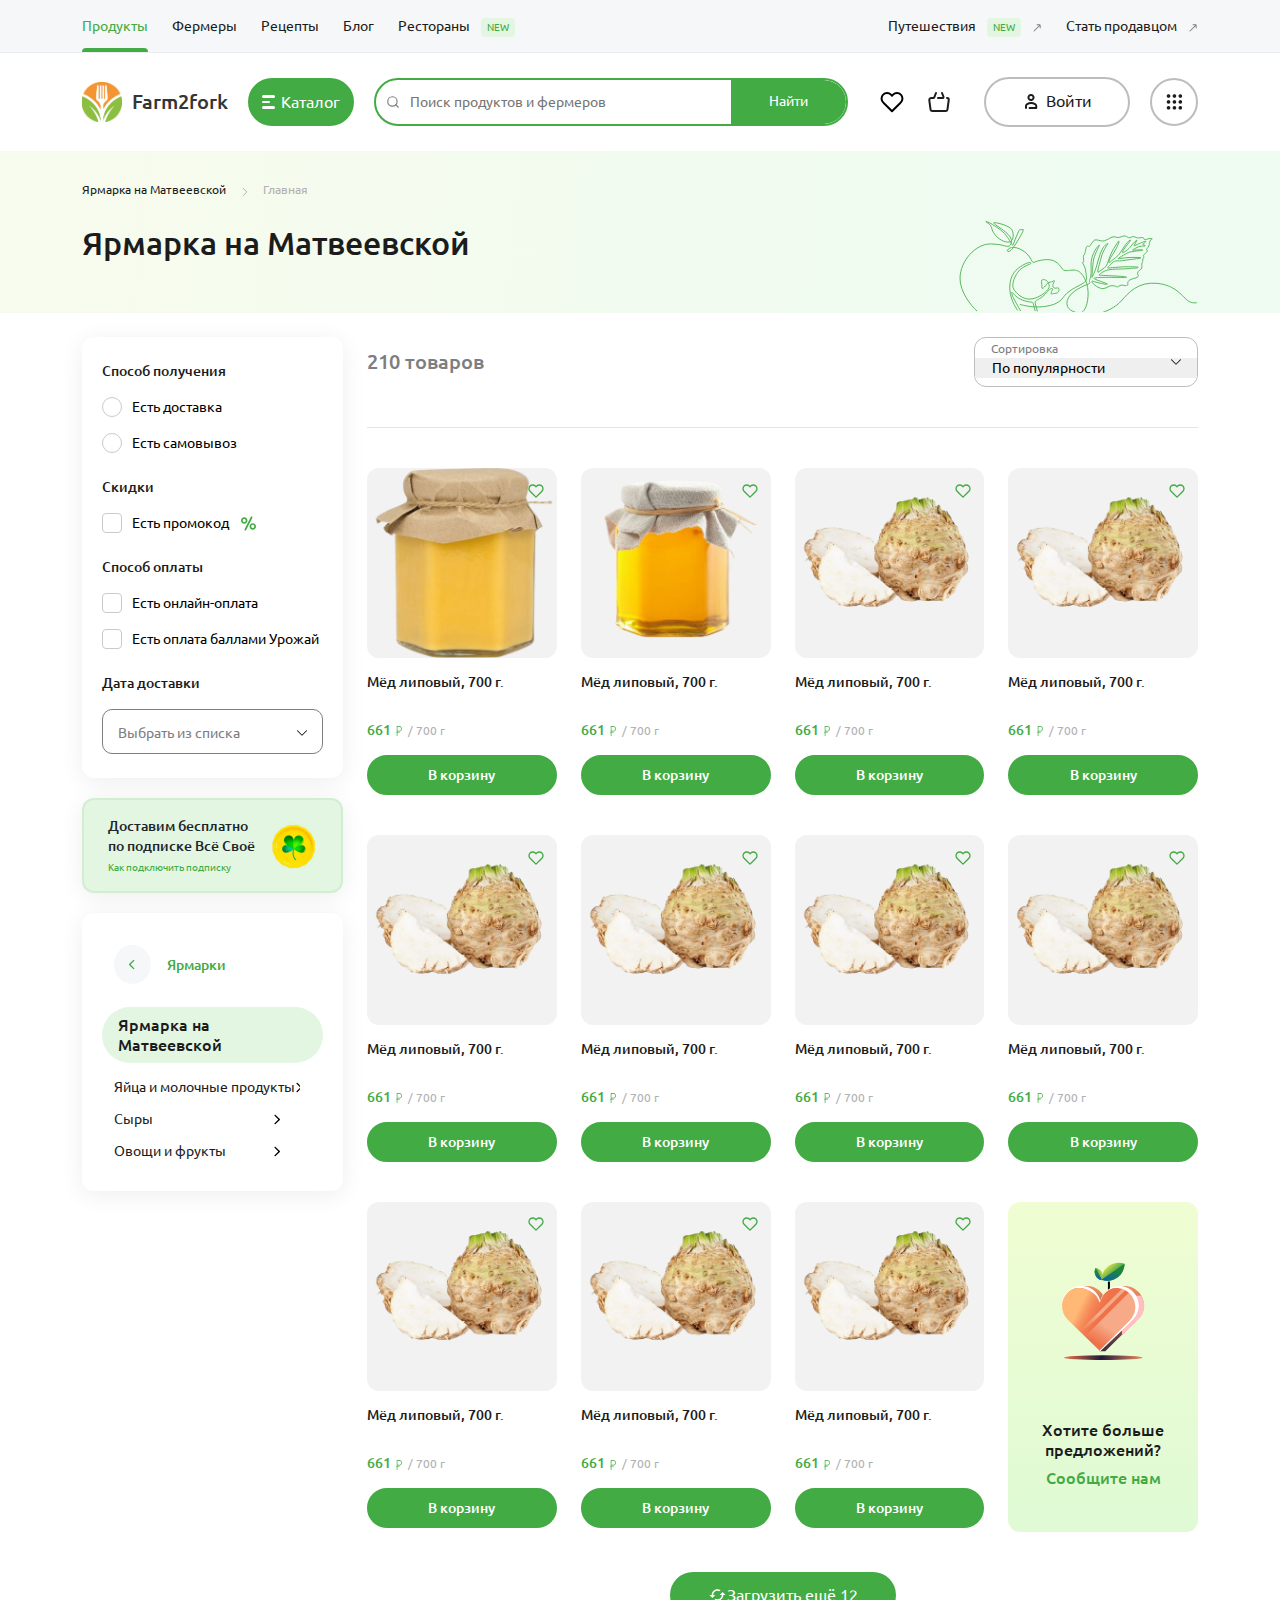
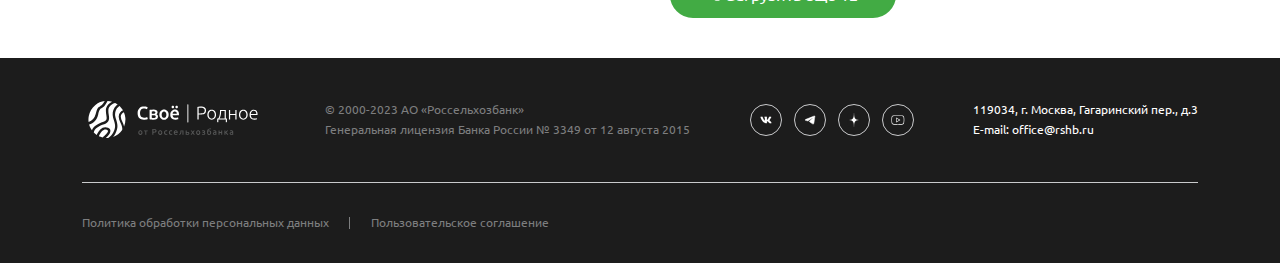
==== commit 363b82bf: "sfsgdsfg" ====
--- a/index.html
+++ b/index.html
@@ -14,56 +14,23 @@
 </head>
 
 <body>
+
+	
 	<div class="wrapper">
 		<header class="header">
 			<div class="header-top">
 				<div class="container">
-					<div class="header-in d-flex">
-						<nav class="header-nav">
-							<div class="header-nav-left">
-								<a href="!#" class="header-link active">Продукты</a>
-								<a href="!#" class="header-link">Фермеры</a>
-								<a href="!#" class="header-link">Рецепты</a>
-								<a href="!#" class="header-link">Блог</a>
-								<a href="!#" class="header-link">Рестораны <span>new</span></a>
-							</div>
-							<div class="header-nav-right">
-								<a href="!#" class="header-link">Путешествия <span>new</span> <img
-										src="./images/more.svg" alt=""></a>
-								<a href="!#" class="header-link">Стать продавцом <img src="./images/more.svg"
-										alt=""></a>
-							</div>
-						</nav>
-						<div class="header-actions">
-							<a href="!#" class="header-actions-link">
-								<img src="./images/loc.svg" alt="">
-								Москва
-							</a>
-							<a href="!#" class="header-actions-link">Обратная связь</a>
-						</div>
-					</div>
-				</div>
-			</div>
-
-			<div class="header-bottom">
-				<div class="container">
-					<div class="header-block">
+					<div class="header__top-menu">
 						<a href="./index.html" class="logo">
-							<img src="./images/logo.svg" alt="">
+							<img src="./images/logo.jpg" alt="">
+							<span>Farm2fork</span>
 						</a>
-						<label for="catalog" class="catalog-btn">
-							<div class="bars-icon">
-								<span class="line1"></span>
-								<span class="line2"></span>
-								<span class="line1"></span>
-							</div>
-							<span>Каталог</span>
-						</label>
-						<div class="search-content">
-							<img src="./images/search.svg" alt="" class="search-img">
-							<input type="search" placeholder="Поиск продуктов и фермеров">
-							<button class="search-btn">Найти</button>
-						</div>
+						<a href="!#" class="header-actions-link header-actions-link-media">
+							<img src="./images/loc.svg" alt="">
+							Москва
+						</a>
+
+						<a href="#!" class="bars-media-top barsToggle"><img src="./images/bars-media.png" alt=""></a>
 
 						<div class="header-bottom-actions">
 							<div class="favorites-and-cart">
@@ -77,7 +44,7 @@
 							<a href="#!" class="login-btn" data-bs-toggle="modal" data-bs-target="#sign">
 								<img src="images/login-icon.png" alt="">Войти
 							</a>
-							<a href="#!" class="menu-btn" ><img src="images/menu-icon.png" alt=""></a>
+							<a href="#!" class="menu-btn"><img src="images/menu-icon.png" alt=""></a>
 
 							<div class="modal3">
 								<div class="modal-dialog">
@@ -188,12 +155,197 @@
 									</div>
 								</div>
 							</div>
-							
+
+						</div>
+					</div>
+
+					<div class="header-in">
+						<nav class="header-nav">
+							<div class="header-nav-left">
+								<a href="!#" class="header-link active">Продукты</a>
+								<a href="!#" class="header-link">Фермеры</a>
+								<a href="!#" class="header-link">Рецепты</a>
+								<a href="!#" class="header-link">Блог</a>
+								<a href="!#" class="header-link">Рестораны <span>new</span></a>
+							</div>
+							<div class="header-nav-right">
+								<a href="!#" class="header-link">
+									Путешествия 
+									<span>new</span> 
+									<img src="./images/more.svg" alt="">
+								</a>
+								<a href="!#" class="header-link">
+									Стать продавцом 
+									<img src="./images/more.svg" alt="">
+								</a>
+							</div>
+						</nav>
+						<div class="header-actions">
+							<a href="!#" class="header-actions-link">
+								<img src="./images/loc.svg" alt="">
+								Москва
+							</a>
+							<a href="!#" class="header-actions-link">Обратная связь</a>
 						</div>
 					</div>
 				</div>
 			</div>
+
+			<div class="header-bottom">
+				<div class="container">
+					<div class="header-block">
+						<div class="head-left d-flex w-100">
+							<a href="./index.html" class="logo">
+								<img src="./images/logo.jpg" alt="">
+								<span>Farm2fork</span>
+							</a>
+							<label for="catalog" class="catalog-btn" data-bs-toggle="modal" data-bs-target="#exampleModal">
+								<div class="bars-icon">
+									<span class="line1"></span>
+									<span class="line2"></span>
+									<span class="line1"></span>
+								</div>
+								<span>Каталог</span>
+							</label>
+							<div class="search-content">
+								<img src="./images/search.svg" alt="" class="search-img">
+								<input type="search" placeholder="Поиск продуктов и фермеров">
+								<button class="search-btn">Найти</button>
+							</div>
+						</div>
+
+						<div class="header-bottom-actions">
+							<div class="favorites-and-cart">
+								<a href="!#" class="favorites-icon">
+									<img src="./images/header-heart.svg" alt="">
+								</a>
+								<a href="!#" class="cart-icon">
+									<img src="images/basket-icon.png" alt="">
+								</a>
+							</div>
+							<a href="#!" class="login-btn" data-bs-toggle="modal" data-bs-target="#sign">
+								<img src="images/login-icon.png" alt="">Войти
+							</a>
+							<a href="#!" class="menu-btn"><img src="images/menu-icon.png" alt=""></a>
+
+							<div class="modal3">
+								<div class="modal-dialog">
+									<div class="modal-content">
+										<div class="modal3__content">
+											<div class="modal-body">
+												<div class="modal3__left">
+													<h2 class="modal3-title">Экосистема Своё</h2>
+													<p class="modal3-text">Технологии для развития сельского хозяйства в
+														едином
+														цифровом пространстве</p>
+
+													<div class="modal3__cards">
+														<span class="modal3__cards-title">ДРУГИЕ ПЛОЩАДКИ
+															ЭКОСИСТЕМЫ</span>
+
+														<a href="#!" class="modal3__card">
+															<img src="./images/modal3-img1.webp" alt="">
+															<div class="modal3__card-wrap">
+																<div class="modal3__card-top">
+																	<span class="modal3-card-title">Своё За
+																		городом</span>
+																	<i class="fa-solid fa-arrow-right-long"></i>
+																</div>
+																<p class="modal3__card-text">Самая большая база сельских
+																	туров в
+																	России
+																</p>
+															</div>
+														</a>
+														<a href="#!" class="modal3__card">
+															<img src="./images/modal3-img2.webp" alt="">
+															<div class="modal3__card-wrap">
+																<div class="modal3__card-top">
+																	<span class="modal3-card-title">Своё
+																		Фермерство</span>
+																	<i class="fa-solid fa-arrow-right-long"></i>
+																</div>
+																<p class="modal3__card-text">Онлайн-сервисы и
+																	возможности Банка для
+																	эффективного ведения агробизнеса </p>
+															</div>
+														</a>
+														<a href="#!" class="modal3__card">
+															<img src="./images/modal3-img3.webp" alt="">
+															<div class="modal3__card-wrap">
+																<div class="modal3__card-top">
+																	<span class="modal3-card-title">Всё Своё</span>
+																	<i class="fa-solid fa-arrow-right-long"></i>
+																</div>
+																<p class="modal3__card-text">Маркетплейс, доска
+																	объявлений, новости
+																	и календари для дачников и садоводов</p>
+															</div>
+														</a>
+														<a href="#!" class="modal3__card">
+															<img src="./images/modal3-img4.webp" alt="">
+															<div class="modal3__card-wrap">
+																<div class="modal3__card-top">
+																	<span class="modal3-card-title">Своё Жильё</span>
+																	<i class="fa-solid fa-arrow-right-long"></i>
+																</div>
+																<p class="modal3__card-text">Площадка для создания
+																	комфортной жизни
+																	за городом</p>
+															</div>
+														</a>
+														<a href="#!" class="modal3__card modal3__card5">
+															<img src="./images/modal3-img5.webp" alt="">
+															<div class="modal3__card-wrap">
+																<div class="modal3__card-top">
+																	<span class="modal3-card-title">RSHB DIGITAL</span>
+																	<i class="fa-solid fa-arrow-right-long"></i>
+																</div>
+																<p class="modal3__card-text">Агротех для студентов,
+																	IT-специалистов,
+																	стартапов и предпринимателей</p>
+															</div>
+														</a>
+													</div>
+												</div>
+
+												<div class="modal3__right">
+													<a href="#!" class="modal3__right-contact">
+														<img src="./images/modal3-img1.webp" alt="">
+														<span>Контакты</span>
+													</a>
+
+													<span class="modal3__cards-title">ПОПУЛЯРНОЕ НА СВОЁМ РОДНОМ</span>
+
+													<div class="modal3__right-items">
+														<a href="#!" class="modal3__right-item">
+															<img src="./images/modal3-img1.webp" alt="">
+															<span>Блог</span>
+														</a>
+														<a href="#!" class="modal3__right-item">
+															<img src="./images/modal3-img1.webp" alt="">
+															<span>Рецепты</span>
+														</a>
+														<a href="#!" class="modal3__right-item">
+															<img src="./images/modal3-img1.webp" alt="">
+															<span>Доставка и оплата</span>
+														</a>
+													</div>
+												</div>
+											</div>
+										</div>
+									</div>
+								</div>
+							</div>
+
+						</div>
+
+						<a href="#!" class="bars-media barsToggle"><img src="./images/bars-media.png" alt=""></a>
+					</div>
+				</div>
+			</div>
 		</header>
+
 
 		<main class="main">
 			<section class="category">
@@ -782,6 +934,21 @@
 		</footer>
 	</div>
 
+
+	<!-- Header fixed menu -->
+	<div class="header__fixed-menu">
+		<div class="header__fixes-links">
+			<a href="#!" class="header__fixes-link"><img src="./images/header-fixed-img1.svg" alt=""> Главная</a>
+			<a href="#!" class="header__fixes-link"><img src="./images/header-fixed-img2.svg" alt=""> Продукты</a>
+			<a href="#!" class="header__fixes-link"><img src="./images/header-fixed-img4.svg" alt=""> Корзина</a>
+			<a href="#!" class="header__fixes-link" data-bs-toggle="modal" data-bs-target="#sign"> <i class="fa-regular fa-user"></i> Войти</a>
+		</div>
+		<a href="#!" class="header__fixes-link header__fixed-search">
+			<img src="./images/modal-close.png" alt="" class="header__fixed-img1">
+			<img src="./images/header-fixed-img3.svg" alt="" class="header__fixed-img2"> 
+		</a>
+	</div>
+
 	<!-- modal sign -->
 	<div class="modal fade modal__sign" id="sign" tabindex="-1" aria-labelledby="staticBackdropLabel"
 		aria-hidden="true">
@@ -792,25 +959,24 @@
 						<img src="./images/logo.svg" alt="">
 					</a>
 					<a href="#!"></a>
-					<button type="button" class="modal-close" data-bs-dismiss="modal"
-						aria-label="Close"><img src="./images/modal-close.png" alt=""></button>
+					<button type="button" class="modal-close" data-bs-dismiss="modal" aria-label="Close"><img
+							src="./images/modal-close.png" alt=""></button>
 				</div>
 				<div class="modal-content-body">
 					<div class="modal-body">
 						<form class="modal__sign-content">
 							<p class="modal__sign-title">Войдите или зарегистрируйтесь</p>
-							<div data-v-12b242f4="" class="body-phone">
-								<div data-v-12b242f4="" class="body-phone-prefix">+7</div>
-								<div data-v-1696572a="" data-v-12b242f4=""
-									class="core-input-container body-phone-input" pattern="\d*">
-									<input data-v-1696572a="" type="number" placeholder="(XXX) XXX-XX-XX"
+							<div class="body-phone">
+								<div class="body-phone-prefix">+7</div>
+								<div class="core-input-container body-phone-input" pattern="\d*">
+									<input type="number" placeholder="(XXX) XXX-XX-XX"
 										class="core-input core-input_large">
 								</div>
 							</div>
 							<a href="#!" class="modal__sign-submit">Получить код</a>
 							<p class="modal__sign-text">Регистрируясь или авторизуясь на «Своё Родное», вы
-								соглашаетесь с <a href="#!">Пользовательское соглашение</a> и <a
-									href="#!">Политика обработки персональных данных</a></p>
+								соглашаетесь с <a href="#!">Пользовательское соглашение</a> и <a href="#!">Политика
+									обработки персональных данных</a></p>
 						</form>
 					</div>
 					<div class="modal-footer">
@@ -822,456 +988,2671 @@
 	</div>
 
 	<!-- aside-modal -->
-	<div class="aside-catalog d-none">
-		<div class="aside-catalog__close">
-			<i class="fa-regular fa-circle-xmark"></i>
-		</div>
-		<div class="aside-catalog__content">
-			<p class="aside-catalog__title">Каталог товаров</p>
-			<div class="aside-catalog__list">
-				<a data-v-4904b96d="" href="/category/jarmarki" class="aside-catalog-main-category aside-catalog__category">
-					<span class="aside-catalog-main-category__hover-bg"></span>
-					<span class="aside-catalog-main-category__icon-wrapper">
-						<img src="https://api.svoe-rodnoe.ru/api/v1/file-proxy/b2c/catalog/category/tent.svg" alt="Ярмарки" class="aside-catalog-main-category__icon">
-					</span>
-					<span class="aside-catalog-main-category__title">
-						Ярмарки
-					</span>
-					<span class="aside-catalog-main-category__arrow">
-						<i class="fa-solid fa-angle-right"></i>
-					</span>
-				</a>
-				<a href="/category/ryba-i-moreprodukty" class="aside-catalog-main-category aside-catalog__category">
-					<span class="aside-catalog-main-category__hover-bg"></span>
-					<span class="aside-catalog-main-category__icon-wrapper">
-						<img src="https://api.svoe-rodnoe.ru/api/v1/file-proxy/b2c/catalog/category/Fish_5.svg" alt="Рыба и морепродукты" class="aside-catalog-main-category__icon">
-					</span>
-					<span class="aside-catalog-main-category__title">
-						Рыба и морепродукты
-					</span>
-					<span class="aside-catalog-main-category__arrow">
-						<i class="fa-solid fa-angle-right"></i>
-					</span>
-				</a>
-				<a href="/category/milk-and-eggs" class="aside-catalog-main-category aside-catalog__category">
-					<span class="aside-catalog-main-category__hover-bg"></span>
-					<span class="aside-catalog-main-category__icon-wrapper">
-						<img src="https://api.svoe-rodnoe.ru/api/v1/file-proxy/b2c/catalog/category/Milk_1.svg" alt="Яйца и молочные продукты" class="aside-catalog-main-category__icon">
-					</span>
-					<span class="aside-catalog-main-category__title">
-						Яйца и молочные продукты
-					</span>
-					<span class="aside-catalog-main-category__arrow">
-						<i class="fa-solid fa-angle-right"></i>
-					</span>
-				</a>
-				<a href="/category/mjaso" class="aside-catalog-main-category aside-catalog__category">
-					<span class="aside-catalog-main-category__hover-bg"></span>
-					<span class="aside-catalog-main-category__icon-wrapper">
-						<img src="https://api.svoe-rodnoe.ru/api/v1/file-proxy/b2c/catalog/category/pig.svg" alt="Мясо и птица" class="aside-catalog-main-category__icon">
-					</span>
-					<span class="aside-catalog-main-category__title">
-						Мясо и птица
-					</span>
-					<span class="aside-catalog-main-category__arrow">
-						<i class="fa-solid fa-angle-right"></i>
-					</span>
-				</a>
-				<a href="/category/hleb-i-vypechka" class="aside-catalog-main-category aside-catalog__category">
-					<span class="aside-catalog-main-category__hover-bg"></span>
-					<span class="aside-catalog-main-category__icon-wrapper">
-						<img src="https://api.svoe-rodnoe.ru/api/v1/file-proxy/b2c/catalog/category/Bread_3.svg" alt="Хлеб и выпечка" class="aside-catalog-main-category__icon">
-					</span>
-					<span class="aside-catalog-main-category__title">
-						Хлеб и выпечка
-					</span>
-					<span class="aside-catalog-main-category__arrow">
-						<i class="fa-solid fa-angle-right"></i>
-					</span>
-				</a>
-				<a href="/category/cheese" class="aside-catalog-main-category aside-catalog__category">
-					<span class="aside-catalog-main-category__hover-bg"></span>
-					<span class="aside-catalog-main-category__icon-wrapper">
-						<img src="https://api.svoe-rodnoe.ru/api/v1/file-proxy/b2c/catalog/category/Cheese.svg" alt="Сыры" class="aside-catalog-main-category__icon">
-					</span>
-					<span class="aside-catalog-main-category__title">
-						Сыры
-					</span>
-					<span class="aside-catalog-main-category__arrow">
-						<i class="fa-solid fa-angle-right"></i>
-					</span>
-				</a>
-				<a href="/category/ovoschi-i-frukty" class="aside-catalog-main-category aside-catalog__category">
-					<span class="aside-catalog-main-category__hover-bg"></span>
-					<span class="aside-catalog-main-category__icon-wrapper">
-						<img src="https://api.svoe-rodnoe.ru/api/v1/file-proxy/b2c/catalog/category/Vegetables_3.svg" alt="Овощи и фрукты" class="aside-catalog-main-category__icon">
-					</span>
-					<span class="aside-catalog-main-category__title">
-						Овощи и фрукты
-					</span>
-					<span class="aside-catalog-main-category__arrow">
-						<i class="fa-solid fa-angle-right"></i>
-					</span>
-				</a>
-				<a href="/category/honey" class="aside-catalog-main-category aside-catalog__category">
-					<span class="aside-catalog-main-category__hover-bg"></span>
-					<span class="aside-catalog-main-category__icon-wrapper">
-						<img src="https://api.svoe-rodnoe.ru/api/v1/file-proxy/b2c/catalog/category/Honey.svg" alt="Мед и пчеловодство" class="aside-catalog-main-category__icon">
-					</span>
-					<span class="aside-catalog-main-category__title">
-						Мед и пчеловодство
-					</span>
-					<span class="aside-catalog-main-category__arrow">
-						<i class="fa-solid fa-angle-right"></i>
-					</span>
-				</a>
-				<a href="/category/sweets" class="aside-catalog-main-category aside-catalog__category">
-					<span class="aside-catalog-main-category__hover-bg"></span>
-					<span class="aside-catalog-main-category__icon-wrapper">
-						<img src="https://api.svoe-rodnoe.ru/api/v1/file-proxy/b2c/catalog/category/Sweet.svg" alt="Сладости" class="aside-catalog-main-category__icon">
-					</span>
-					<span class="aside-catalog-main-category__title">
-						Сладости
-					</span>
-					<span class="aside-catalog-main-category__arrow">
-						<i class="fa-solid fa-angle-right"></i>
-					</span>
-				</a>
-				<a href="/category/frozen" class="aside-catalog-main-category aside-catalog__category aside-catalog-main-category_active">
-					<span class="aside-catalog-main-category__hover-bg"></span>
-					<span class="aside-catalog-main-category__icon-wrapper">
-						<img src="https://api.svoe-rodnoe.ru/api/v1/file-proxy/b2c/catalog/category/Frozen_b.svg" alt="Заморозка" class="aside-catalog-main-category__icon">
-					</span>
-					<span class="aside-catalog-main-category__title">
-						Заморозка
-					</span>
-					<span class="aside-catalog-main-category__arrow">
-						<i class="fa-solid fa-angle-right"></i>
-					</span>
-				</a>
-				<a href="/category/beverage" class="aside-catalog-main-category aside-catalog__category">
-					<span class="aside-catalog-main-category__hover-bg"></span>
-					<span class="aside-catalog-main-category__icon-wrapper">
-						<img src="https://api.svoe-rodnoe.ru/api/v1/file-proxy/b2c/catalog/category/Beverage_b_1.svg" alt="Напитки" class="aside-catalog-main-category__icon">
-					</span>
-					<span class="aside-catalog-main-category__title">
-						Напитки
-					</span>
-					<span class="aside-catalog-main-category__arrow">
-						<i class="fa-solid fa-angle-right"></i>
-					</span>
-				</a>
-				<a href="/category/grocery" class="aside-catalog-main-category aside-catalog__category">
-					<span class="aside-catalog-main-category__hover-bg"></span>
-					<span class="aside-catalog-main-category__icon-wrapper">
-						<img src="https://api.svoe-rodnoe.ru/api/v1/file-proxy/b2c/catalog/category/Grocery_b.svg" alt="Бакалея" class="aside-catalog-main-category__icon">
-					</span>
-					<span class="aside-catalog-main-category__title">
-						Бакалея
-					</span>
-					<span class="aside-catalog-main-category__arrow">
-						<i class="fa-solid fa-angle-right"></i>
-					</span>
-				</a>
-				<a href="/category/organicheskie-produkty" class="aside-catalog-main-category aside-catalog__category">
-					<span class="aside-catalog-main-category__hover-bg"></span>
-					<span class="aside-catalog-main-category__icon-wrapper">
-						<img src="https://api.svoe-rodnoe.ru/api/v1/file-proxy/b2c/catalog/category/organicheskie-produkty_1.svg" alt="Органика" class="aside-catalog-main-category__icon">
-					</span>
-					<span class="aside-catalog-main-category__title">
-						Органика
-					</span>
-					<span class="aside-catalog-main-category__arrow">
-						<i class="fa-solid fa-angle-right"></i>
-					</span>
-				</a>
-				<a href="/category/zdorov-e-i-krasota" class="aside-catalog-main-category aside-catalog__category">
-					<span class="aside-catalog-main-category__hover-bg"></span>
-					<span class="aside-catalog-main-category__icon-wrapper">
-						<img src="https://api.svoe-rodnoe.ru/api/v1/file-proxy/b2c/catalog/category/zdorov-e-i-krasota_2.svg" alt="Здоровье и красота" class="aside-catalog-main-category__icon">
-					</span>
-					<span class="aside-catalog-main-category__title">
-						Здоровье и красота
-					</span>
-					<span class="aside-catalog-main-category__arrow">
-						<i class="fa-solid fa-angle-right"></i>
-					</span>
-				</a>
-				<a href="/category/podarki-i-suveniry" class="aside-catalog-main-category aside-catalog__category">
-					<span class="aside-catalog-main-category__hover-bg"></span>
-					<span class="aside-catalog-main-category__icon-wrapper">
-						<img src="https://api.svoe-rodnoe.ru/api/v1/file-proxy/b2c/catalog/category/Gift_1.svg" alt="Подарки и сувениры" class="aside-catalog-main-category__icon">
-					</span>
-					<span class="aside-catalog-main-category__title">
-						Подарки и сувениры
-					</span>
-					<span class="aside-catalog-main-category__arrow">
-						<i class="fa-solid fa-angle-right"></i>
-					</span>
-				</a>
-				<a href="/category/vkusy-rossii-2021" class="aside-catalog-main-category aside-catalog__category">
-					<span class="aside-catalog-main-category__hover-bg"></span>
-					<span class="aside-catalog-main-category__icon-wrapper">
-						<img src="https://api.svoe-rodnoe.ru/api/v1/file-proxy/b2c/catalog/category/russia_1_1.svg" alt="Вкусы России 2023" class="aside-catalog-main-category__icon">
-					</span>
-					<span class="aside-catalog-main-category__title">
-						Вкусы России 2023
-					</span>
-					<span class="aside-catalog-main-category__arrow">
-						<i class="fa-solid fa-angle-right"></i>
-					</span>
-				</a>
-				<a href="/category" class="aside-catalog-main-category aside-catalog__category is-active">
-					<span class="aside-catalog-main-category__hover-bg"></span>
-					<span class="aside-catalog-main-category__icon-wrapper">
-						<span class="aside-catalog-main-category__custom-icon">
-							<img src="images/menu-icon.png" alt="">
-						</span>
-					</span>
-					<span class="aside-catalog-main-category__title">
-						Весь каталог
-					</span>
-					<span class="aside-catalog-main-category__arrow">
-						<i class="fa-solid fa-angle-right"></i>
-					</span>
-				</a>
-			</div>
-		</div>
-
-		<div class="aside-catalog-selected-category aside-catalog__selected-category">
-			<!-- select-1 -->
-			<div class="aside-catalog-selected-category__content">
-				<div class="aside-catalog-selected-category__header">
-					<div class="aside-catalog-selected-category__title">
-						Ярмарки
-					</div>
-				</div>
-				<div class="aside-catalog-selected-category__list">
-					<div
-						class="aside-catalog-sub-category aside-catalog-selected-category__sub-category">
-						<a href="/category/jarmarka-na-matveevskoj" aria-current="page"
-							class="aside-catalog-sub-category__title is-exact-active is-active">
-							<span class="aside-catalog-sub-category__title-text">
-								Ярмарка на Матвеевской
-							</span>
-						</a>
-						<div class="aside-catalog-sub-category__list">
-							<a href="/category/jajca-i-molochnye-produkty-na-matveevskoj"
-								class="aside-catalog-sub-category__list-item">
-								Яйца и молочные продукты
-							</a>
-							<a href="/category/syry-na-matveevskoj-na-matveevskoj"
-								class="aside-catalog-sub-category__list-item">
-								Сыры
-							</a>
-							<a href="/category/ovoschi-i-frukty-na-matveevskoj"
-								class="aside-catalog-sub-category__list-item">
-								Овощи и фрукты
-							</a>
-						</div>
-					</div>
-					<div class="aside-catalog-sub-category aside-catalog-selected-category__sub-category">
-						<a href="/category/jarmarka-na-profsoyuznoj"
-							class="aside-catalog-sub-category__title">
-							<span class="aside-catalog-sub-category__title-text">
-								Ярмарка на Профсоюзной
-							</span>
-						</a>
-						<div class="aside-catalog-sub-category__list">
-							<a href="/category/syry-na-profsoyuznoj"
-								class="aside-catalog-sub-category__list-item">
-								Сыры
-							</a>
-							<a href="/category/ovoschi-i-frukty-na-profsoyuznoj"
-								class="aside-catalog-sub-category__list-item">
-								Овощи и фрукты
-							</a>
-							<a href="/category/sladosti-na-profsoyuznoj"
-								class="aside-catalog-sub-category__list-item">
-								Сладости
-							</a>
-							<a href="/category/konservy-na-profsoyuznoj"
-								class="aside-catalog-sub-category__list-item">
-								Консервы
-							</a>
-						</div>
-					</div>
-					<div class="aside-catalog-sub-category aside-catalog-selected-category__sub-category">
-						<a href="/category/jarmarka-na-junyh-lenincev"
-							class="aside-catalog-sub-category__title">
-							<span class="aside-catalog-sub-category__title-text">
-								Ярмарка на Юных Ленинцев
-							</span>
-						</a>
-						<div class="aside-catalog-sub-category__list">
-							<a href="/category/ovoschi-i-frukty-na-yunyh-lenintsev"
-								class="aside-catalog-sub-category__list-item">
-								Овощи и фрукты
-							</a>
-						</div>
-					</div>
-					<div class="aside-catalog-sub-category aside-catalog-selected-category__sub-category">
-						<a href="/category/jarmarki-na-saljama" class="aside-catalog-sub-category__title">
-							<span class="aside-catalog-sub-category__title-text">
-								Ярмарки на Саляма Адиля
-							</span>
-						</a>
-						<div class="aside-catalog-sub-category__list"></div>
-					</div>
-					<div class="aside-catalog-sub-category aside-catalog-selected-category__sub-category">
-						<a href="/category/jarmarka-na-semenovskoj"
-							class="aside-catalog-sub-category__title">
-							<span class="aside-catalog-sub-category__title-text">
-								Ярмарка на Семеновской
-							</span>
-						</a>
-						<div class="aside-catalog-sub-category__list"></div>
+	<div class="modal fade aside-modal" id="exampleModal" tabindex="-1" aria-labelledby="exampleModalLabel"
+		aria-hidden="true">
+		<div class="modal-dialog">
+			<div class="modal-content">
+				<button type="button" class="modal-close" data-bs-dismiss="modal" aria-label="Close">
+					<i class="fa-regular fa-circle-xmark"></i>
+				</button>
+				<div class="modal-body">
+					<div class="aside-catalog__content">
+						<p class="aside-catalog__title">Каталог товаров</p>
+						<ul class="nav nav--vertical aside-catalog__list">
+							<li class="dropmenu">
+								<a href="/category/jarmarki"
+									class="aside-catalog-main-category aside-catalog__category">
+									<span class="aside-catalog-main-category__hover-bg"></span>
+									<span class="aside-catalog-main-category__icon-wrapper">
+										<img src="images/tent.svg" alt="Ярмарки"
+											class="aside-catalog-main-category__icon">
+									</span>
+									<span class="aside-catalog-main-category__title">
+										Ярмарки
+									</span>
+									<span class="aside-catalog-main-category__arrow">
+										<i class="fa-solid fa-angle-right"></i>
+									</span>
+								</a>
+								<ul class="level1 aside-catalog-selected-category aside-catalog__selected-category">
+									<div class="aside-catalog-selected-category__content">
+										<div class="aside-catalog-selected-category__header">
+											<div class="aside-catalog-selected-category__title">
+												Ярмарки
+											</div>
+										</div>
+										<div class="aside-catalog-selected-category__list">
+											<div
+												class="aside-catalog-sub-category aside-catalog-selected-category__sub-category">
+												<a href="/category/jarmarka-na-matveevskoj" aria-current="page"
+													class="aside-catalog-sub-category__title is-exact-active is-active">
+													<span class="aside-catalog-sub-category__title-text">
+														Ярмарка на Матвеевской
+													</span>
+												</a>
+												<div class="aside-catalog-sub-category__list">
+													<a href="/category/jajca-i-molochnye-produkty-na-matveevskoj"
+														class="aside-catalog-sub-category__list-item">
+														Яйца и молочные продукты
+													</a>
+													<a href="/category/syry-na-matveevskoj-na-matveevskoj"
+														class="aside-catalog-sub-category__list-item">
+														Сыры
+													</a>
+													<a href="/category/ovoschi-i-frukty-na-matveevskoj"
+														class="aside-catalog-sub-category__list-item">
+														Овощи и фрукты
+													</a>
+												</div>
+											</div>
+											<div
+												class="aside-catalog-sub-category aside-catalog-selected-category__sub-category">
+												<a href="/category/jarmarka-na-profsoyuznoj"
+													class="aside-catalog-sub-category__title">
+													<span class="aside-catalog-sub-category__title-text">
+														Ярмарка на Профсоюзной
+													</span>
+												</a>
+												<div class="aside-catalog-sub-category__list">
+													<a href="/category/syry-na-profsoyuznoj"
+														class="aside-catalog-sub-category__list-item">
+														Сыры
+													</a>
+													<a href="/category/ovoschi-i-frukty-na-profsoyuznoj"
+														class="aside-catalog-sub-category__list-item">
+														Овощи и фрукты
+													</a>
+													<a href="/category/sladosti-na-profsoyuznoj"
+														class="aside-catalog-sub-category__list-item">
+														Сладости
+													</a>
+													<a href="/category/konservy-na-profsoyuznoj"
+														class="aside-catalog-sub-category__list-item">
+														Консервы
+													</a>
+												</div>
+											</div>
+											<div
+												class="aside-catalog-sub-category aside-catalog-selected-category__sub-category">
+												<a href="/category/jarmarka-na-junyh-lenincev"
+													class="aside-catalog-sub-category__title">
+													<span class="aside-catalog-sub-category__title-text">
+														Ярмарка на Юных Ленинцев
+													</span>
+												</a>
+												<div class="aside-catalog-sub-category__list">
+													<a href="/category/ovoschi-i-frukty-na-yunyh-lenintsev"
+														class="aside-catalog-sub-category__list-item">
+														Овощи и фрукты
+													</a>
+												</div>
+											</div>
+											<div
+												class="aside-catalog-sub-category aside-catalog-selected-category__sub-category">
+												<a href="/category/jarmarki-na-saljama"
+													class="aside-catalog-sub-category__title">
+													<span class="aside-catalog-sub-category__title-text">
+														Ярмарки на Саляма Адиля
+													</span>
+												</a>
+												<div class="aside-catalog-sub-category__list"></div>
+											</div>
+											<div
+												class="aside-catalog-sub-category aside-catalog-selected-category__sub-category">
+												<a href="/category/jarmarka-na-semenovskoj"
+													class="aside-catalog-sub-category__title">
+													<span class="aside-catalog-sub-category__title-text">
+														Ярмарка на Семеновской
+													</span>
+												</a>
+												<div class="aside-catalog-sub-category__list"></div>
+											</div>
+										</div>
+									</div>
+								</ul>
+							</li>
+
+							<li class="dropmenu">
+								<a href="/category/ryba-i-moreprodukty"
+									class="aside-catalog-main-category aside-catalog__category">
+									<span class="aside-catalog-main-category__hover-bg"></span>
+									<span class="aside-catalog-main-category__icon-wrapper">
+										<img src="images/Fish_5.svg" alt="Рыба и морепродукты"
+											class="aside-catalog-main-category__icon">
+									</span>
+									<span class="aside-catalog-main-category__title">
+										Рыба и морепродукты
+									</span>
+									<span class="aside-catalog-main-category__arrow">
+										<i class="fa-solid fa-angle-right"></i>
+									</span>
+								</a>
+								<ul class="level1 aside-catalog-selected-category aside-catalog__selected-category">
+									<div class="aside-catalog-selected-category__content">
+										<div class="aside-catalog-selected-category__header">
+											<div class="aside-catalog-selected-category__title">
+												Рыба и морепродукты
+											</div>
+										</div>
+										<div class="aside-catalog-selected-category__list">
+											<div
+												class="aside-catalog-sub-category aside-catalog-selected-category__sub-category">
+												<a href="/category/ryba" class="aside-catalog-sub-category__title">
+													<span class="aside-catalog-sub-category__title-text">
+														Рыба
+													</span>
+												</a>
+												<div class="aside-catalog-sub-category__list">
+													<a href="/category/kopchenaja-ryba"
+														class="aside-catalog-sub-category__list-item">
+														Копченая рыба
+													</a>
+													<a href="/category/solenaja-ryba"
+														class="aside-catalog-sub-category__list-item">
+														Соленая рыба
+													</a>
+													<a href="/category/ohlazhdennaja-ryba"
+														class="aside-catalog-sub-category__list-item">
+														Охлажденная рыба
+													</a>
+													<a href="/category/rybnye-konservy"
+														class="aside-catalog-sub-category__list-item">
+														Рыбные консервы и пресервы
+													</a>
+													<a href="/category/vjalenaja"
+														class="aside-catalog-sub-category__list-item">
+														Вяленая рыба
+													</a>
+													<a href="/category/fresh-fish"
+														class="aside-catalog-sub-category__list-item">
+														Свежая рыба
+													</a>
+													<a href="/category/fish-kits"
+														class="aside-catalog-sub-category__list-item">
+														Рыбные продукты
+													</a>
+												</div>
+											</div>
+											<div
+												class="aside-catalog-sub-category aside-catalog-selected-category__sub-category">
+												<a href="/category/moreprodukty"
+													class="aside-catalog-sub-category__title">
+													<span class="aside-catalog-sub-category__title-text">
+														Морепродукты
+													</span>
+												</a>
+												<div class="aside-catalog-sub-category__list">
+													<a href="/category/crustaceans"
+														class="aside-catalog-sub-category__list-item">
+														Раки
+													</a>
+													<a href="/category/midii"
+														class="aside-catalog-sub-category__list-item">
+														Мидии
+													</a>
+													<a href="/category/krevetki"
+														class="aside-catalog-sub-category__list-item">
+														Креветки
+													</a>
+													<a href="/category/kraby"
+														class="aside-catalog-sub-category__list-item">
+														Крабы
+													</a>
+													<a href="/category/mjaso-ulitok"
+														class="aside-catalog-sub-category__list-item">
+														Мясо улиток
+													</a>
+													<a href="/category/drugie-moreprodukty"
+														class="aside-catalog-sub-category__list-item">
+														Другие морепродукты
+													</a>
+												</div>
+											</div>
+											<div
+												class="aside-catalog-sub-category aside-catalog-selected-category__sub-category">
+												<a href="/category/caviar" class="aside-catalog-sub-category__title">
+													<span class="aside-catalog-sub-category__title-text">
+														Икра
+													</span>
+												</a>
+												<div class="aside-catalog-sub-category__list">
+													<a href="/category/krasnaja-ikra"
+														class="aside-catalog-sub-category__list-item">
+														Красная икра
+													</a>
+													<a href="/category/chernaya-ikra"
+														class="aside-catalog-sub-category__list-item">
+														Черная икра
+													</a>
+													<a href="/category/drugaja-ikra"
+														class="aside-catalog-sub-category__list-item">
+														Другая икра
+													</a>
+												</div>
+											</div>
+											<div
+												class="aside-catalog-sub-category aside-catalog-selected-category__sub-category">
+												<a href="/category/freezefish"
+													class="aside-catalog-sub-category__title">
+													<span class="aside-catalog-sub-category__title-text">
+														Свежезамороженная рыба
+													</span>
+												</a>
+												<div class="aside-catalog-sub-category__list"></div>
+											</div>
+										</div>
+									</div>
+									<div class="aside-catalog-selected-category__banners"></div>
+								</ul>
+							</li>
+
+							<li class="dropmenu">
+								<a href="/category/milk-and-eggs"
+									class="aside-catalog-main-category aside-catalog__category">
+									<span class="aside-catalog-main-category__hover-bg"></span>
+									<span class="aside-catalog-main-category__icon-wrapper">
+										<img src="images/Milk_1.svg" alt="Яйца и молочные продукты"
+											class="aside-catalog-main-category__icon">
+									</span>
+									<span class="aside-catalog-main-category__title">
+										Яйца и молочные продукты
+									</span>
+									<span class="aside-catalog-main-category__arrow">
+										<i class="fa-solid fa-angle-right"></i>
+									</span>
+								</a>
+								<ul class="level1 aside-catalog-selected-category aside-catalog__selected-category">
+									<div class="aside-catalog-selected-category__content">
+										<div class="aside-catalog-selected-category__header">
+											<div class="aside-catalog-selected-category__title">
+												Яйца и молочные продукты
+											</div>
+										</div>
+										<div class="aside-catalog-selected-category__list">
+											<div
+												class="aside-catalog-sub-category aside-catalog-selected-category__sub-category">
+												<a href="/category/kislomolochnye-produkty"
+													class="aside-catalog-sub-category__title">
+													<span class="aside-catalog-sub-category__title-text">
+														Кисломолочные продукты
+													</span>
+												</a>
+												<div class="aside-catalog-sub-category__list">
+													<a href="/category/kefir"
+														class="aside-catalog-sub-category__list-item">
+														Кефир
+													</a>
+													<a href="/category/rjazhenka"
+														class="aside-catalog-sub-category__list-item">
+														Ряженка
+													</a>
+													<a href="/category/prostokvasha"
+														class="aside-catalog-sub-category__list-item">
+														Простокваша
+													</a>
+													<a href="/category/molochnaja-syvorotka"
+														class="aside-catalog-sub-category__list-item">
+														Молочная сыворотка
+													</a>
+													<a href="/category/drugie-kislomolochnye-produkty"
+														class="aside-catalog-sub-category__list-item">
+														Другие кисломолочные продукты
+													</a>
+												</div>
+											</div>
+											<div
+												class="aside-catalog-sub-category aside-catalog-selected-category__sub-category">
+												<a href="/category/milk" class="aside-catalog-sub-category__title">
+													<span class="aside-catalog-sub-category__title-text">
+														Молоко
+													</span>
+												</a>
+												<div class="aside-catalog-sub-category__list">
+													<a href="/category/pasterizovannoe-moloko"
+														class="aside-catalog-sub-category__list-item">
+														Пастеризованное молоко
+													</a>
+													<a href="/category/sguschennoe-moloko"
+														class="aside-catalog-sub-category__list-item">
+														Сгущенное молоко
+													</a>
+													<a href="/category/nepasterizovannoe-moloko"
+														class="aside-catalog-sub-category__list-item">
+														Непастеризованное молоко
+													</a>
+													<a href="/category/topljonoe-moloko"
+														class="aside-catalog-sub-category__list-item">
+														Топлёное молоко
+													</a>
+												</div>
+											</div>
+											<div
+												class="aside-catalog-sub-category aside-catalog-selected-category__sub-category">
+												<a href="/category/sour-cream"
+													class="aside-catalog-sub-category__title">
+													<span class="aside-catalog-sub-category__title-text">
+														Сметана
+													</span>
+												</a>
+												<div class="aside-catalog-sub-category__list"></div>
+											</div>
+											<div
+												class="aside-catalog-sub-category aside-catalog-selected-category__sub-category">
+												<a href="/category/curd" class="aside-catalog-sub-category__title">
+													<span class="aside-catalog-sub-category__title-text">
+														Творог
+													</span>
+												</a>
+												<div class="aside-catalog-sub-category__list">
+													<a href="/category/mjagkij-tvorog"
+														class="aside-catalog-sub-category__list-item">
+														Мягкий творог
+													</a>
+													<a href="/category/rassypchatyj-tvorog"
+														class="aside-catalog-sub-category__list-item">
+														Рассыпчатый творог
+													</a>
+													<a href="/category/zernenyj-tvorog"
+														class="aside-catalog-sub-category__list-item">
+														Зерненый творог
+													</a>
+													<a href="/category/tvorozhennaja-massa"
+														class="aside-catalog-sub-category__list-item">
+														Творожная масса
+													</a>
+												</div>
+											</div>
+											<div
+												class="aside-catalog-sub-category aside-catalog-selected-category__sub-category">
+												<a href="/category/eggs" class="aside-catalog-sub-category__title">
+													<span class="aside-catalog-sub-category__title-text">
+														Яйца
+													</span>
+												</a>
+												<div class="aside-catalog-sub-category__list">
+													<a href="/category/kurinye-yajca"
+														class="aside-catalog-sub-category__list-item">
+														Куриные яйца
+													</a>
+													<a href="/category/jajca-cesarki"
+														class="aside-catalog-sub-category__list-item">
+														Яйца цесарки
+													</a>
+													<a href="/category/perepelinye-yajca"
+														class="aside-catalog-sub-category__list-item">
+														Перепелиные яйца
+													</a>
+													<a href="/category/prochie-jajca"
+														class="aside-catalog-sub-category__list-item">
+														Прочие яйца
+													</a>
+												</div>
+											</div>
+											<div
+												class="aside-catalog-sub-category aside-catalog-selected-category__sub-category">
+												<a href="/category/butter" class="aside-catalog-sub-category__title">
+													<span class="aside-catalog-sub-category__title-text">
+														Масло
+													</span>
+												</a>
+												<div class="aside-catalog-sub-category__list">
+													<a href="/category/shokoladnoe-maslo"
+														class="aside-catalog-sub-category__list-item">
+														Шоколадное масло
+													</a>
+													<a href="/category/toplenoe-maslo"
+														class="aside-catalog-sub-category__list-item">
+														Топленое масло
+													</a>
+													<a href="/category/maslo-slivochnoe"
+														class="aside-catalog-sub-category__list-item">
+														Сливочное масло
+													</a>
+												</div>
+											</div>
+											<div
+												class="aside-catalog-sub-category aside-catalog-selected-category__sub-category">
+												<a href="/category/dessert" class="aside-catalog-sub-category__title">
+													<span class="aside-catalog-sub-category__title-text">
+														Десерты
+													</span>
+												</a>
+												<div class="aside-catalog-sub-category__list"></div>
+											</div>
+											<div
+												class="aside-catalog-sub-category aside-catalog-selected-category__sub-category">
+												<a href="/category/cream" class="aside-catalog-sub-category__title">
+													<span class="aside-catalog-sub-category__title-text">
+														Сливки
+													</span>
+												</a>
+												<div class="aside-catalog-sub-category__list"></div>
+											</div>
+											<div
+												class="aside-catalog-sub-category aside-catalog-selected-category__sub-category">
+												<a href="/category/jogurty" class="aside-catalog-sub-category__title">
+													<span class="aside-catalog-sub-category__title-text">
+														Йогурты
+													</span>
+												</a>
+												<div class="aside-catalog-sub-category__list">
+													<a href="/category/jogurty-pit-evye"
+														class="aside-catalog-sub-category__list-item">
+														Йогурты питьевые
+													</a>
+													<a href="/category/jogurty-lozhkovye"
+														class="aside-catalog-sub-category__list-item">
+														Йогурты ложковые
+													</a>
+												</div>
+											</div>
+										</div>
+									</div>
+									<div class="aside-catalog-selected-category__banners"></div>
+								</ul>
+							</li>
+
+							<li class="dropmenu">
+								<a href="/category/mjaso" class="aside-catalog-main-category aside-catalog__category">
+									<span class="aside-catalog-main-category__hover-bg"></span>
+									<span class="aside-catalog-main-category__icon-wrapper">
+										<img src="images/pig.svg" alt="Мясо и птица"
+											class="aside-catalog-main-category__icon">
+									</span>
+									<span class="aside-catalog-main-category__title">
+										Мясо и птица
+									</span>
+									<span class="aside-catalog-main-category__arrow">
+										<i class="fa-solid fa-angle-right"></i>
+									</span>
+								</a>
+								<ul class="level1 aside-catalog-selected-category aside-catalog__selected-category">
+									<div class="aside-catalog-selected-category__content">
+										<div class="aside-catalog-selected-category__header">
+											<div class="aside-catalog-selected-category__title">
+												Мясо и птица
+											</div>
+										</div>
+										<div class="aside-catalog-selected-category__list">
+											<div
+												class="aside-catalog-sub-category aside-catalog-selected-category__sub-category">
+												<a href="/category/govjadina" class="aside-catalog-sub-category__title">
+													<span class="aside-catalog-sub-category__title-text">
+														Говядина
+													</span>
+												</a>
+												<div class="aside-catalog-sub-category__list">
+													<a href="/category/guljash-iz-govjadiny"
+														class="aside-catalog-sub-category__list-item">
+														Гуляш из говядины
+													</a>
+													<a href="/category/govjadina-mramornaja"
+														class="aside-catalog-sub-category__list-item">
+														Говядина мраморная
+													</a>
+													<a href="/category/file-govjadiny"
+														class="aside-catalog-sub-category__list-item">
+														Филе говядины
+													</a>
+													<a href="/category/mjakot-govjadiny"
+														class="aside-catalog-sub-category__list-item">
+														Мякоть говядины
+													</a>
+													<a href="/category/govjazh-ja-vyrezka"
+														class="aside-catalog-sub-category__list-item">
+														Говяжья вырезка
+													</a>
+													<a href="/category/grudinka-govjazh-ja"
+														class="aside-catalog-sub-category__list-item">
+														Грудинка говяжья
+													</a>
+													<a href="/category/govjazh-i-rebryshki"
+														class="aside-catalog-sub-category__list-item">
+														Говяжьи ребрышки
+													</a>
+													<a href="/category/govjazh-ja-sheja"
+														class="aside-catalog-sub-category__list-item">
+														Говяжья шея
+													</a>
+												</div>
+											</div>
+											<div
+												class="aside-catalog-sub-category aside-catalog-selected-category__sub-category">
+												<a href="/category/mutton" class="aside-catalog-sub-category__title">
+													<span class="aside-catalog-sub-category__title-text">
+														Баранина
+													</span>
+												</a>
+												<div class="aside-catalog-sub-category__list">
+													<a href="/category/baran-ja-vyrezka"
+														class="aside-catalog-sub-category__list-item">
+														Баранья вырезка
+													</a>
+													<a href="/category/baran-ja-korejka"
+														class="aside-catalog-sub-category__list-item">
+														Баранья корейка
+													</a>
+													<a href="/category/baran-i-rebryshki"
+														class="aside-catalog-sub-category__list-item">
+														Бараньи ребрышки
+													</a>
+												</div>
+											</div>
+											<div
+												class="aside-catalog-sub-category aside-catalog-selected-category__sub-category">
+												<a href="/category/svinina" class="aside-catalog-sub-category__title">
+													<span class="aside-catalog-sub-category__title-text">
+														Свинина
+													</span>
+												</a>
+												<div class="aside-catalog-sub-category__list">
+													<a href="/category/svinaja-vyrezka"
+														class="aside-catalog-sub-category__list-item">
+														Свиная вырезка
+													</a>
+													<a href="/category/lopatka-svinaja"
+														class="aside-catalog-sub-category__list-item">
+														Лопатка свиная
+													</a>
+													<a href="/category/grudinka-svinaja"
+														class="aside-catalog-sub-category__list-item">
+														Грудинка свиная
+													</a>
+													<a href="/category/svinoj-okorok"
+														class="aside-catalog-sub-category__list-item">
+														Свиной окорок
+													</a>
+													<a href="/category/svinye-rebra"
+														class="aside-catalog-sub-category__list-item">
+														Свиные ребра
+													</a>
+													<a href="/category/svinaja-korejka"
+														class="aside-catalog-sub-category__list-item">
+														Свиная корейка
+													</a>
+													<a href="/category/svinoj-stejk"
+														class="aside-catalog-sub-category__list-item">
+														Свиной стейк
+													</a>
+													<a href="/category/svinaja-rul-ka"
+														class="aside-catalog-sub-category__list-item">
+														Свиная рулька
+													</a>
+													<a href="/category/svinoj-karbonat"
+														class="aside-catalog-sub-category__list-item">
+														Свиной карбонад
+													</a>
+													<a href="/category/svinaja-shejka"
+														class="aside-catalog-sub-category__list-item">
+														Свиная шейка
+													</a>
+													<a href="/category/salo"
+														class="aside-catalog-sub-category__list-item">
+														Сало
+													</a>
+												</div>
+											</div>
+											<div
+												class="aside-catalog-sub-category aside-catalog-selected-category__sub-category">
+												<a href="/category/stejki" class="aside-catalog-sub-category__title">
+													<span class="aside-catalog-sub-category__title-text">
+														Стейки
+													</span>
+												</a>
+												<div class="aside-catalog-sub-category__list">
+													<a href="/category/stejk-machete"
+														class="aside-catalog-sub-category__list-item">
+														Стейк "Мачете"
+													</a>
+													<a href="/category/stejki-tomagavk"
+														class="aside-catalog-sub-category__list-item">
+														Стейки "Томагавк"
+													</a>
+													<a href="/category/stejki-chak-roll"
+														class="aside-catalog-sub-category__list-item">
+														Стейки "Чак ролл"
+													</a>
+													<a href="/category/stejk-ribaj"
+														class="aside-catalog-sub-category__list-item">
+														Стейк "Рибай"
+													</a>
+													<a href="/category/drugie-stejki"
+														class="aside-catalog-sub-category__list-item">
+														Другие стейки
+													</a>
+												</div>
+											</div>
+											<div
+												class="aside-catalog-sub-category aside-catalog-selected-category__sub-category">
+												<a href="/category/farsh" class="aside-catalog-sub-category__title">
+													<span class="aside-catalog-sub-category__title-text">
+														Фарш
+													</span>
+												</a>
+												<div class="aside-catalog-sub-category__list">
+													<a href="/category/farsh-govjazhij"
+														class="aside-catalog-sub-category__list-item">
+														Фарш говяжий
+													</a>
+													<a href="/category/farsh-iz-baraniny"
+														class="aside-catalog-sub-category__list-item">
+														Фарш из баранины
+													</a>
+													<a href="/category/farsh-iz-indejki"
+														class="aside-catalog-sub-category__list-item">
+														Фарш из индейки
+													</a>
+													<a href="/category/farsh-iz-krolika"
+														class="aside-catalog-sub-category__list-item">
+														Фарш из кролика
+													</a>
+													<a href="/category/farsh-kurinyj"
+														class="aside-catalog-sub-category__list-item">
+														Фарш куриный
+													</a>
+													<a href="/category/farsh-svinoj"
+														class="aside-catalog-sub-category__list-item">
+														Фарш свиной
+													</a>
+													<a href="/category/farsh-domashnij"
+														class="aside-catalog-sub-category__list-item">
+														Фарш "Домашний"
+													</a>
+												</div>
+											</div>
+											<div
+												class="aside-catalog-sub-category aside-catalog-selected-category__sub-category">
+												<a href="/category/sausage" class="aside-catalog-sub-category__title">
+													<span class="aside-catalog-sub-category__title-text">
+														Колбасные изделия
+													</span>
+												</a>
+												<div class="aside-catalog-sub-category__list">
+													<a href="/category/smoke-dried"
+														class="aside-catalog-sub-category__list-item">
+														Копченая колбаса
+													</a>
+													<a href="/category/vareno-kopchenye"
+														class="aside-catalog-sub-category__list-item">
+														Варено-копченые колбаса
+													</a>
+													<a href="/category/varenye"
+														class="aside-catalog-sub-category__list-item">
+														Вареная колбаса
+													</a>
+													<a href="/category/syrokopchenaya-kolbasa"
+														class="aside-catalog-sub-category__list-item">
+														Сырокопченая колбаса
+													</a>
+													<a href="/category/syrovyalenaya-kolbasa"
+														class="aside-catalog-sub-category__list-item">
+														Сыровяленая колбаса
+													</a>
+													<a href="/category/sosiski-i-sardel-ki"
+														class="aside-catalog-sub-category__list-item">
+														Сосиски, сардельки, купаты
+													</a>
+													<a href="/category/vetchina"
+														class="aside-catalog-sub-category__list-item">
+														Ветчина
+													</a>
+													<a href="/category/sosiski"
+														class="aside-catalog-sub-category__list-item">
+														Сосиски
+													</a>
+												</div>
+											</div>
+											<div
+												class="aside-catalog-sub-category aside-catalog-selected-category__sub-category">
+												<a href="/category/shashlyk" class="aside-catalog-sub-category__title">
+													<span class="aside-catalog-sub-category__title-text">
+														Мясо для шашлыка
+													</span>
+												</a>
+												<div class="aside-catalog-sub-category__list">
+													<a href="/category/shashlyk-iz-svininy"
+														class="aside-catalog-sub-category__list-item">
+														Шашлык из свинины
+													</a>
+													<a href="/category/shashlyk-iz-govjadiny"
+														class="aside-catalog-sub-category__list-item">
+														Шашлык из говядины
+													</a>
+													<a href="/category/shashlyk-iz-baraniny"
+														class="aside-catalog-sub-category__list-item">
+														Шашлык из баранины
+													</a>
+													<a href="/category/shashlyk-iz-kuricy"
+														class="aside-catalog-sub-category__list-item">
+														Шашлык из курицы
+													</a>
+													<a href="/category/shashlyk-iz-indejki"
+														class="aside-catalog-sub-category__list-item">
+														Шашлык из индейки
+													</a>
+												</div>
+											</div>
+											<div
+												class="aside-catalog-sub-category aside-catalog-selected-category__sub-category">
+												<a href="/category/mjaso-pticy"
+													class="aside-catalog-sub-category__title">
+													<span class="aside-catalog-sub-category__title-text">
+														Мясо птицы
+													</span>
+												</a>
+												<div class="aside-catalog-sub-category__list">
+													<a href="/category/chicken"
+														class="aside-catalog-sub-category__list-item">
+														Курица
+													</a>
+													<a href="/category/utka"
+														class="aside-catalog-sub-category__list-item">
+														Утка
+													</a>
+													<a href="/category/perepela"
+														class="aside-catalog-sub-category__list-item">
+														Перепел
+													</a>
+													<a href="/category/goose-n-duck"
+														class="aside-catalog-sub-category__list-item">
+														Гусь
+													</a>
+													<a href="/category/cesarka"
+														class="aside-catalog-sub-category__list-item">
+														Цесарка
+													</a>
+													<a href="/category/fazan"
+														class="aside-catalog-sub-category__list-item">
+														Фазан
+													</a>
+													<a href="/category/indejka"
+														class="aside-catalog-sub-category__list-item">
+														Индейка
+													</a>
+												</div>
+											</div>
+											<div
+												class="aside-catalog-sub-category aside-catalog-selected-category__sub-category">
+												<a href="/category/krolik" class="aside-catalog-sub-category__title">
+													<span class="aside-catalog-sub-category__title-text">
+														Кролик
+													</span>
+												</a>
+												<div class="aside-catalog-sub-category__list"></div>
+											</div>
+											<div
+												class="aside-catalog-sub-category aside-catalog-selected-category__sub-category">
+												<a href="/category/mjasnye-delikatesy"
+													class="aside-catalog-sub-category__title">
+													<span class="aside-catalog-sub-category__title-text">
+														Мясные деликатесы
+													</span>
+												</a>
+												<div class="aside-catalog-sub-category__list">
+													<a href="/category/dich"
+														class="aside-catalog-sub-category__list-item">
+														Дичь
+													</a>
+													<a href="/category/konina"
+														class="aside-catalog-sub-category__list-item">
+														Конина
+													</a>
+													<a href="/category/teljatina"
+														class="aside-catalog-sub-category__list-item">
+														Телятина
+													</a>
+													<a href="/category/karbonad-vareno-kopchenyj"
+														class="aside-catalog-sub-category__list-item">
+														Карбонад (варено-копченый)
+													</a>
+													<a href="/category/kopchenoe-i-vjalenoe-mjaso"
+														class="aside-catalog-sub-category__list-item">
+														Копченое и вяленое мясо
+													</a>
+												</div>
+											</div>
+											<div
+												class="aside-catalog-sub-category aside-catalog-selected-category__sub-category">
+												<a href="/category/mjaso-haljal"
+													class="aside-catalog-sub-category__title">
+													<span class="aside-catalog-sub-category__title-text">
+														Мясо халяль
+													</span>
+												</a>
+												<div class="aside-catalog-sub-category__list">
+													<a href="/category/govjadina-haljal"
+														class="aside-catalog-sub-category__list-item">
+														Говядина халяль
+													</a>
+													<a href="/category/kurica-haljal"
+														class="aside-catalog-sub-category__list-item">
+														Курица халяль
+													</a>
+												</div>
+											</div>
+											<div
+												class="aside-catalog-sub-category aside-catalog-selected-category__sub-category">
+												<a href="/category/subprodukty"
+													class="aside-catalog-sub-category__title">
+													<span class="aside-catalog-sub-category__title-text">
+														Субпродукты
+													</span>
+												</a>
+												<div class="aside-catalog-sub-category__list"></div>
+											</div>
+											<div
+												class="aside-catalog-sub-category aside-catalog-selected-category__sub-category">
+												<a href="/category/supovoj-nabor"
+													class="aside-catalog-sub-category__title">
+													<span class="aside-catalog-sub-category__title-text">
+														Суповой набор
+													</span>
+												</a>
+												<div class="aside-catalog-sub-category__list"></div>
+											</div>
+										</div>
+									</div>
+									<div class="aside-catalog-selected-category__banners"></div>
+								</ul>
+							</li>
+
+							<li class="dropmenu">
+								<a href="/category/hleb-i-vypechka"
+									class="aside-catalog-main-category aside-catalog__category">
+									<span class="aside-catalog-main-category__hover-bg"></span>
+									<span class="aside-catalog-main-category__icon-wrapper">
+										<img src="images/Bread_3.svg" alt="Хлеб и выпечка"
+											class="aside-catalog-main-category__icon">
+									</span>
+									<span class="aside-catalog-main-category__title">
+										Хлеб и выпечка
+									</span>
+									<span class="aside-catalog-main-category__arrow">
+										<i class="fa-solid fa-angle-right"></i>
+									</span>
+								</a>
+								<ul class="level1 aside-catalog-selected-category aside-catalog__selected-category">
+									<div class="aside-catalog-selected-category__content">
+										<div class="aside-catalog-selected-category__header">
+											<div class="aside-catalog-selected-category__title">
+												Хлеб и выпечка
+											</div>
+										</div>
+										<div class="aside-catalog-selected-category__list">
+											<div
+												class="aside-catalog-sub-category aside-catalog-selected-category__sub-category">
+												<a href="/category/vypechka-sytnaja"
+													class="aside-catalog-sub-category__title">
+													<span class="aside-catalog-sub-category__title-text">
+														Выпечка
+													</span>
+												</a>
+												<div class="aside-catalog-sub-category__list">
+													<a href="/category/bulochki-sushki"
+														class="aside-catalog-sub-category__list-item">
+														Булочки и сушки
+													</a>
+													<a href="/category/pirogi-i-pirozhki"
+														class="aside-catalog-sub-category__list-item">
+														Пироги и пирожки
+													</a>
+													<a href="/category/bez-gljutena"
+														class="aside-catalog-sub-category__list-item">
+														Выпечка без глютена
+													</a>
+													<a href="/category/sdobnye-izdelija"
+														class="aside-catalog-sub-category__list-item">
+														Сдобные изделия
+													</a>
+												</div>
+											</div>
+											<div
+												class="aside-catalog-sub-category aside-catalog-selected-category__sub-category">
+												<a href="/category/hlebnye-izdelija"
+													class="aside-catalog-sub-category__title">
+													<span class="aside-catalog-sub-category__title-text">
+														Хлебные изделия
+													</span>
+												</a>
+												<div class="aside-catalog-sub-category__list">
+													<a href="/category/bezdrozhzhevoj"
+														class="aside-catalog-sub-category__list-item">
+														Бездрожжевой хлеб
+													</a>
+													<a href="/category/hleb-bez-gljutena"
+														class="aside-catalog-sub-category__list-item">
+														Хлеб без глютена
+													</a>
+													<a href="/category/zlakovyj"
+														class="aside-catalog-sub-category__list-item">
+														Злаковый хлеб
+													</a>
+													<a href="/category/chernyj-hleb"
+														class="aside-catalog-sub-category__list-item">
+														Черный (ржаной) хлеб
+													</a>
+													<a href="/category/belyj-hleb"
+														class="aside-catalog-sub-category__list-item">
+														Белый хлеб
+													</a>
+													<a href="/category/pshenichnyj-hleb"
+														class="aside-catalog-sub-category__list-item">
+														Пшеничный хлеб
+													</a>
+													<a href="/category/seryj"
+														class="aside-catalog-sub-category__list-item">
+														Серый хлеб
+													</a>
+													<a href="/category/lepeshki-i-bulki"
+														class="aside-catalog-sub-category__list-item">
+														Лепешки
+													</a>
+													<a href="/category/hlebcy-i-suhariki"
+														class="aside-catalog-sub-category__list-item">
+														Хлебцы и сухарики
+													</a>
+													<a href="/category/bread"
+														class="aside-catalog-sub-category__list-item">
+														Хлеб
+													</a>
+												</div>
+											</div>
+										</div>
+									</div>
+									<div class="aside-catalog-selected-category__banners"></div>
+								</ul>
+							</li>
+
+							<li class="dropmenu">
+								<a href="/category/cheese" class="aside-catalog-main-category aside-catalog__category">
+									<span class="aside-catalog-main-category__hover-bg"></span>
+									<span class="aside-catalog-main-category__icon-wrapper">
+										<img src="images/Cheese.svg" alt="Сыры"
+											class="aside-catalog-main-category__icon">
+									</span>
+									<span class="aside-catalog-main-category__title">
+										Сыры
+									</span>
+									<span class="aside-catalog-main-category__arrow">
+										<i class="fa-solid fa-angle-right"></i>
+									</span>
+								</a>
+								<ul class="level1 aside-catalog-selected-category aside-catalog__selected-category">
+									<div class="aside-catalog-selected-category__content">
+										<div class="aside-catalog-selected-category__header">
+											<div class="aside-catalog-selected-category__title">
+												Сыры
+											</div>
+										</div>
+										<div class="aside-catalog-selected-category__list">
+											<div
+												class="aside-catalog-sub-category aside-catalog-selected-category__sub-category">
+												<a href="/category/goat-cheese"
+													class="aside-catalog-sub-category__title">
+													<span class="aside-catalog-sub-category__title-text">
+														Козий сыр
+													</span>
+												</a>
+												<div class="aside-catalog-sub-category__list"></div>
+											</div>
+											<div
+												class="aside-catalog-sub-category aside-catalog-selected-category__sub-category">
+												<a href="/category/soft-cheeses"
+													class="aside-catalog-sub-category__title">
+													<span class="aside-catalog-sub-category__title-text">
+														Мягкие сыры
+													</span>
+												</a>
+												<div class="aside-catalog-sub-category__list"></div>
+											</div>
+											<div
+												class="aside-catalog-sub-category aside-catalog-selected-category__sub-category">
+												<a href="/category/curd-cheeses"
+													class="aside-catalog-sub-category__title">
+													<span class="aside-catalog-sub-category__title-text">
+														Творожные сыры
+													</span>
+												</a>
+												<div class="aside-catalog-sub-category__list"></div>
+											</div>
+											<div
+												class="aside-catalog-sub-category aside-catalog-selected-category__sub-category">
+												<a href="/category/plavlenye-syry"
+													class="aside-catalog-sub-category__title">
+													<span class="aside-catalog-sub-category__title-text">
+														Плавленые сыры
+													</span>
+												</a>
+												<div class="aside-catalog-sub-category__list"></div>
+											</div>
+											<div
+												class="aside-catalog-sub-category aside-catalog-selected-category__sub-category">
+												<a href="/category/hard-cheeses"
+													class="aside-catalog-sub-category__title">
+													<span class="aside-catalog-sub-category__title-text">
+														Твердые сыры
+													</span>
+												</a>
+												<div class="aside-catalog-sub-category__list"></div>
+											</div>
+											<div
+												class="aside-catalog-sub-category aside-catalog-selected-category__sub-category">
+												<a href="/category/zhidkij-syr"
+													class="aside-catalog-sub-category__title">
+													<span class="aside-catalog-sub-category__title-text">
+														Жидкие сыры
+													</span>
+												</a>
+												<div class="aside-catalog-sub-category__list"></div>
+											</div>
+											<div
+												class="aside-catalog-sub-category aside-catalog-selected-category__sub-category">
+												<a href="/category/syry-dlja-zharki"
+													class="aside-catalog-sub-category__title">
+													<span class="aside-catalog-sub-category__title-text">
+														Сыры для жарки
+													</span>
+												</a>
+												<div class="aside-catalog-sub-category__list"></div>
+											</div>
+											<div
+												class="aside-catalog-sub-category aside-catalog-selected-category__sub-category">
+												<a href="/category/blue-cheeses"
+													class="aside-catalog-sub-category__title">
+													<span class="aside-catalog-sub-category__title-text">
+														Сыры с плесенью
+													</span>
+												</a>
+												<div class="aside-catalog-sub-category__list"></div>
+											</div>
+											<div
+												class="aside-catalog-sub-category aside-catalog-selected-category__sub-category">
+												<a href="/category/semi-hard-cheeses"
+													class="aside-catalog-sub-category__title">
+													<span class="aside-catalog-sub-category__title-text">
+														Полутвердые сыры
+													</span>
+												</a>
+												<div class="aside-catalog-sub-category__list"></div>
+											</div>
+											<div
+												class="aside-catalog-sub-category aside-catalog-selected-category__sub-category">
+												<a href="/category/rassol-nye-syry"
+													class="aside-catalog-sub-category__title">
+													<span class="aside-catalog-sub-category__title-text">
+														Рассольные сыры
+													</span>
+												</a>
+												<div class="aside-catalog-sub-category__list"></div>
+											</div>
+											<div
+												class="aside-catalog-sub-category aside-catalog-selected-category__sub-category">
+												<a href="/category/cheese-sets"
+													class="aside-catalog-sub-category__title">
+													<span class="aside-catalog-sub-category__title-text">
+														Наборы сыров
+													</span>
+												</a>
+												<div class="aside-catalog-sub-category__list"></div>
+											</div>
+										</div>
+									</div>
+									<div class="aside-catalog-selected-category__banners"></div>
+								</ul>
+							</li>
+
+							<li class="dropmenu">
+								<a href="/category/ovoschi-i-frukty"
+									class="aside-catalog-main-category aside-catalog__category">
+									<span class="aside-catalog-main-category__hover-bg"></span>
+									<span class="aside-catalog-main-category__icon-wrapper">
+										<img src="images/Vegetables_3.svg" alt="Овощи и фрукты"
+											class="aside-catalog-main-category__icon">
+									</span>
+									<span class="aside-catalog-main-category__title">
+										Овощи и фрукты
+									</span>
+									<span class="aside-catalog-main-category__arrow">
+										<i class="fa-solid fa-angle-right"></i>
+									</span>
+								</a>
+								<ul class="level1 aside-catalog-selected-category aside-catalog__selected-category">
+									<div class="aside-catalog-selected-category__content">
+										<div class="aside-catalog-selected-category__header">
+											<div class="aside-catalog-selected-category__title">
+												Овощи и фрукты
+											</div>
+										</div>
+										<div class="aside-catalog-selected-category__list">
+											<div
+												class="aside-catalog-sub-category aside-catalog-selected-category__sub-category">
+												<a href="/category/griby" class="aside-catalog-sub-category__title">
+													<span class="aside-catalog-sub-category__title-text">
+														Грибы
+													</span>
+												</a>
+												<div class="aside-catalog-sub-category__list"></div>
+											</div>
+											<div
+												class="aside-catalog-sub-category aside-catalog-selected-category__sub-category">
+												<a href="/category/zelen" class="aside-catalog-sub-category__title">
+													<span class="aside-catalog-sub-category__title-text">
+														Зелень
+													</span>
+												</a>
+												<div class="aside-catalog-sub-category__list"></div>
+											</div>
+											<div
+												class="aside-catalog-sub-category aside-catalog-selected-category__sub-category">
+												<a href="/category/roots" class="aside-catalog-sub-category__title">
+													<span class="aside-catalog-sub-category__title-text">
+														Корнеплоды
+													</span>
+												</a>
+												<div class="aside-catalog-sub-category__list"></div>
+											</div>
+											<div
+												class="aside-catalog-sub-category aside-catalog-selected-category__sub-category">
+												<a href="/category/vegetables"
+													class="aside-catalog-sub-category__title">
+													<span class="aside-catalog-sub-category__title-text">
+														Овощи
+													</span>
+												</a>
+												<div class="aside-catalog-sub-category__list"></div>
+											</div>
+											<div
+												class="aside-catalog-sub-category aside-catalog-selected-category__sub-category">
+												<a href="/category/fruits" class="aside-catalog-sub-category__title">
+													<span class="aside-catalog-sub-category__title-text">
+														Фрукты
+													</span>
+												</a>
+												<div class="aside-catalog-sub-category__list"></div>
+											</div>
+											<div
+												class="aside-catalog-sub-category aside-catalog-selected-category__sub-category">
+												<a href="/category/berries" class="aside-catalog-sub-category__title">
+													<span class="aside-catalog-sub-category__title-text">
+														Ягоды
+													</span>
+												</a>
+												<div class="aside-catalog-sub-category__list">
+													<a href="/category/drugie-jagody"
+														class="aside-catalog-sub-category__list-item">
+														Свежие ягоды
+													</a>
+													<a href="/category/sushennye-i-vjalennye-jagody"
+														class="aside-catalog-sub-category__list-item">
+														Сушеные и вяленые ягоды
+													</a>
+												</div>
+											</div>
+											<div
+												class="aside-catalog-sub-category aside-catalog-selected-category__sub-category">
+												<a href="/category/nuts" class="aside-catalog-sub-category__title">
+													<span class="aside-catalog-sub-category__title-text">
+														Орехи
+													</span>
+												</a>
+												<div class="aside-catalog-sub-category__list"></div>
+											</div>
+											<div
+												class="aside-catalog-sub-category aside-catalog-selected-category__sub-category">
+												<a href="/category/dried-fruits"
+													class="aside-catalog-sub-category__title">
+													<span class="aside-catalog-sub-category__title-text">
+														Сухофрукты
+													</span>
+												</a>
+												<div class="aside-catalog-sub-category__list"></div>
+											</div>
+											<div
+												class="aside-catalog-sub-category aside-catalog-selected-category__sub-category">
+												<a href="/category/vkusy-rossii"
+													class="aside-catalog-sub-category__title">
+													<span class="aside-catalog-sub-category__title-text">
+														Вкусы России
+													</span>
+												</a>
+												<div class="aside-catalog-sub-category__list"></div>
+											</div>
+										</div>
+									</div>
+									<div class="aside-catalog-selected-category__banners"></div>
+								</ul>
+							</li>
+
+							<li class="dropmenu">
+								<a href="/category/honey" class="aside-catalog-main-category aside-catalog__category">
+									<span class="aside-catalog-main-category__hover-bg"></span>
+									<span class="aside-catalog-main-category__icon-wrapper">
+										<img src="images/Honey.svg" alt="Мед и пчеловодство"
+											class="aside-catalog-main-category__icon">
+									</span>
+									<span class="aside-catalog-main-category__title">
+										Мед и пчеловодство
+									</span>
+									<span class="aside-catalog-main-category__arrow">
+										<i class="fa-solid fa-angle-right"></i>
+									</span>
+								</a>
+								<ul class="level1 aside-catalog-selected-category aside-catalog__selected-category">
+									<div class="aside-catalog-selected-category__content">
+										<div class="aside-catalog-selected-category__header">
+											<div class="aside-catalog-selected-category__title">
+												Мед и пчеловодство
+											</div>
+										</div>
+										<div class="aside-catalog-selected-category__list">
+											<div
+												class="aside-catalog-sub-category aside-catalog-selected-category__sub-category">
+												<a href="/category/med" class="aside-catalog-sub-category__title">
+													<span class="aside-catalog-sub-category__title-text">
+														Мед
+													</span>
+												</a>
+												<div class="aside-catalog-sub-category__list">
+													<a href="/category/grechishnyj-med"
+														class="aside-catalog-sub-category__list-item">
+														Гречишный мед
+													</a>
+													<a href="/category/med-v-sotah"
+														class="aside-catalog-sub-category__list-item">
+														Мед в сотах
+													</a>
+													<a href="/category/lipovyj-med"
+														class="aside-catalog-sub-category__list-item">
+														Липовый мед
+													</a>
+													<a href="/category/kashtanovyj-med"
+														class="aside-catalog-sub-category__list-item">
+														Каштановый мед
+													</a>
+													<a href="/category/med-podsolnechnika"
+														class="aside-catalog-sub-category__list-item">
+														Мед подсолнечника
+													</a>
+													<a href="/category/akacievyj-med"
+														class="aside-catalog-sub-category__list-item">
+														Акациевый мед
+													</a>
+													<a href="/category/koriandrovyj-med"
+														class="aside-catalog-sub-category__list-item">
+														Кориандровый мед
+													</a>
+													<a href="/category/lugovoj-med"
+														class="aside-catalog-sub-category__list-item">
+														Луговой мед
+													</a>
+													<a href="/category/vasil-kovyj-med"
+														class="aside-catalog-sub-category__list-item">
+														Васильковый мед
+													</a>
+													<a href="/category/cvetochnyj-med"
+														class="aside-catalog-sub-category__list-item">
+														Цветочный мед
+													</a>
+													<a href="/category/krem-med"
+														class="aside-catalog-sub-category__list-item">
+														Крем-мед
+													</a>
+													<a href="/category/donnikovyj-med"
+														class="aside-catalog-sub-category__list-item">
+														Донниковый мед
+													</a>
+													<a href="/category/drugoj-med"
+														class="aside-catalog-sub-category__list-item">
+														Другой мед
+													</a>
+												</div>
+											</div>
+											<div
+												class="aside-catalog-sub-category aside-catalog-selected-category__sub-category">
+												<a href="/category/produkcija-pchelovodstva"
+													class="aside-catalog-sub-category__title">
+													<span class="aside-catalog-sub-category__title-text">
+														Продукция пчеловодства
+													</span>
+												</a>
+												<div class="aside-catalog-sub-category__list">
+													<a href="/category/perga"
+														class="aside-catalog-sub-category__list-item">
+														Перга
+													</a>
+													<a href="/category/pchelinyj-vosk"
+														class="aside-catalog-sub-category__list-item">
+														Пчелиный воск
+													</a>
+													<a href="/category/pchelinaja-pyl-ca"
+														class="aside-catalog-sub-category__list-item">
+														Пчелиная пыльца
+													</a>
+													<a href="/category/propolis"
+														class="aside-catalog-sub-category__list-item">
+														Прополис
+													</a>
+													<a href="/category/matochnoe-molochko"
+														class="aside-catalog-sub-category__list-item">
+														Маточное молочко
+													</a>
+													<a href="/category/mylo-s-medom"
+														class="aside-catalog-sub-category__list-item">
+														Мыло с медом
+													</a>
+													<a href="/category/svechi-iz-pchelinogo-voska"
+														class="aside-catalog-sub-category__list-item">
+														Свечи из пчелиного воска
+													</a>
+													<a href="/category/prochaja-produkcija-pchelovodstva"
+														class="aside-catalog-sub-category__list-item">
+														Прочая продукция пчеловодства
+													</a>
+												</div>
+											</div>
+										</div>
+									</div>
+									<div class="aside-catalog-selected-category__banners"></div>
+								</ul>
+							</li>
+
+							<li class="dropmenu">
+								<a href="/category/sweets" class="aside-catalog-main-category aside-catalog__category">
+									<span class="aside-catalog-main-category__hover-bg"></span>
+									<span class="aside-catalog-main-category__icon-wrapper">
+										<img src="images/Sweet.svg" alt="Сладости"
+											class="aside-catalog-main-category__icon">
+									</span>
+									<span class="aside-catalog-main-category__title">
+										Сладости
+									</span>
+									<span class="aside-catalog-main-category__arrow">
+										<i class="fa-solid fa-angle-right"></i>
+									</span>
+								</a>
+								<ul class="level1 aside-catalog-selected-category aside-catalog__selected-category">
+									<div class="aside-catalog-selected-category__content">
+										<div class="aside-catalog-selected-category__header">
+											<div class="aside-catalog-selected-category__title">
+												Сладости
+											</div>
+										</div>
+										<div class="aside-catalog-selected-category__list">
+											<div
+												class="aside-catalog-sub-category aside-catalog-selected-category__sub-category">
+												<a href="/category/jam" class="aside-catalog-sub-category__title">
+													<span class="aside-catalog-sub-category__title-text">
+														Варенье и джемы
+													</span>
+												</a>
+												<div class="aside-catalog-sub-category__list"></div>
+											</div>
+											<div
+												class="aside-catalog-sub-category aside-catalog-selected-category__sub-category">
+												<a href="/category/eastern-sweets"
+													class="aside-catalog-sub-category__title">
+													<span class="aside-catalog-sub-category__title-text">
+														Восточные сладости
+													</span>
+												</a>
+												<div class="aside-catalog-sub-category__list"></div>
+											</div>
+											<div
+												class="aside-catalog-sub-category aside-catalog-selected-category__sub-category">
+												<a href="/category/sladkaya-vypechka"
+													class="aside-catalog-sub-category__title">
+													<span class="aside-catalog-sub-category__title-text">
+														Сладкая выпечка
+													</span>
+												</a>
+												<div class="aside-catalog-sub-category__list">
+													<a href="/category/sladkie-bulochki"
+														class="aside-catalog-sub-category__list-item">
+														Сладкие булочки
+													</a>
+													<a href="/category/cakes"
+														class="aside-catalog-sub-category__list-item">
+														Пирожные
+													</a>
+													<a href="/category/cookies"
+														class="aside-catalog-sub-category__list-item">
+														Печенье, пряники и вафли
+													</a>
+													<a href="/category/pirogi-i-pirozhki"
+														class="aside-catalog-sub-category__list-item">
+														Сладкие пироги и пирожки
+													</a>
+													<a href="/category/sdobnye-izdelija"
+														class="aside-catalog-sub-category__list-item">
+														Сдобные изделия
+													</a>
+													<a href="/category/cupcakes-rolls"
+														class="aside-catalog-sub-category__list-item">
+														Кексы и рулеты
+													</a>
+													<a href="/category/pechen-e"
+														class="aside-catalog-sub-category__list-item">
+														Печенье
+													</a>
+												</div>
+											</div>
+											<div
+												class="aside-catalog-sub-category aside-catalog-selected-category__sub-category">
+												<a href="/category/candy" class="aside-catalog-sub-category__title">
+													<span class="aside-catalog-sub-category__title-text">
+														Конфеты, мармелад
+													</span>
+												</a>
+												<div class="aside-catalog-sub-category__list"></div>
+											</div>
+											<div
+												class="aside-catalog-sub-category aside-catalog-selected-category__sub-category">
+												<a href="/category/pastila-i-zefir"
+													class="aside-catalog-sub-category__title">
+													<span class="aside-catalog-sub-category__title-text">
+														Пастила и зефир
+													</span>
+												</a>
+												<div class="aside-catalog-sub-category__list"></div>
+											</div>
+											<div
+												class="aside-catalog-sub-category aside-catalog-selected-category__sub-category">
+												<a href="/category/sweet-cakes"
+													class="aside-catalog-sub-category__title">
+													<span class="aside-catalog-sub-category__title-text">
+														Торты
+													</span>
+												</a>
+												<div class="aside-catalog-sub-category__list"></div>
+											</div>
+											<div
+												class="aside-catalog-sub-category aside-catalog-selected-category__sub-category">
+												<a href="/category/chocolate" class="aside-catalog-sub-category__title">
+													<span class="aside-catalog-sub-category__title-text">
+														Шоколад
+													</span>
+												</a>
+												<div class="aside-catalog-sub-category__list"></div>
+											</div>
+											<div
+												class="aside-catalog-sub-category aside-catalog-selected-category__sub-category">
+												<a href="/category/urbech" class="aside-catalog-sub-category__title">
+													<span class="aside-catalog-sub-category__title-text">
+														Урбеч
+													</span>
+												</a>
+												<div class="aside-catalog-sub-category__list"></div>
+											</div>
+											<div
+												class="aside-catalog-sub-category aside-catalog-selected-category__sub-category">
+												<a href="/category/creams" class="aside-catalog-sub-category__title">
+													<span class="aside-catalog-sub-category__title-text">
+														Сладкие крема и пасты
+													</span>
+												</a>
+												<div class="aside-catalog-sub-category__list"></div>
+											</div>
+											<div
+												class="aside-catalog-sub-category aside-catalog-selected-category__sub-category">
+												<a href="/category/sweet-desserts"
+													class="aside-catalog-sub-category__title">
+													<span class="aside-catalog-sub-category__title-text">
+														Десерты
+													</span>
+												</a>
+												<div class="aside-catalog-sub-category__list"></div>
+											</div>
+											<div
+												class="aside-catalog-sub-category aside-catalog-selected-category__sub-category">
+												<a href="/category/siropy" class="aside-catalog-sub-category__title">
+													<span class="aside-catalog-sub-category__title-text">
+														Сиропы
+													</span>
+												</a>
+												<div class="aside-catalog-sub-category__list"></div>
+											</div>
+											<div
+												class="aside-catalog-sub-category aside-catalog-selected-category__sub-category">
+												<a href="/category/drugie-sladosti"
+													class="aside-catalog-sub-category__title">
+													<span class="aside-catalog-sub-category__title-text">
+														Другие сладости
+													</span>
+												</a>
+												<div class="aside-catalog-sub-category__list"></div>
+											</div>
+											<div
+												class="aside-catalog-sub-category aside-catalog-selected-category__sub-category">
+												<a href="/category/konfety" class="aside-catalog-sub-category__title">
+													<span class="aside-catalog-sub-category__title-text">
+														Конфеты
+													</span>
+												</a>
+												<div class="aside-catalog-sub-category__list"></div>
+											</div>
+										</div>
+									</div>
+									<div class="aside-catalog-selected-category__banners"></div>
+								</ul>
+							</li>
+
+							<li class="dropmenu">
+								<a href="/category/frozen" class="aside-catalog-main-category aside-catalog__category">
+									<span class="aside-catalog-main-category__hover-bg"></span>
+									<span class="aside-catalog-main-category__icon-wrapper">
+										<img src="images/Frozen_b.svg" alt="Заморозка"
+											class="aside-catalog-main-category__icon">
+									</span>
+									<span class="aside-catalog-main-category__title">
+										Заморозка
+									</span>
+									<span class="aside-catalog-main-category__arrow">
+										<i class="fa-solid fa-angle-right"></i>
+									</span>
+								</a>
+								<ul class="level1 aside-catalog-selected-category aside-catalog__selected-category">
+									<div class="aside-catalog-selected-category__content">
+										<div class="aside-catalog-selected-category__header">
+											<div class="aside-catalog-selected-category__title">
+												Заморозка
+											</div>
+										</div>
+										<div class="aside-catalog-selected-category__list">
+											<div
+												class="aside-catalog-sub-category aside-catalog-selected-category__sub-category">
+												<a href="/category/polufabrikaty-mjasnye"
+													class="aside-catalog-sub-category__title">
+													<span class="aside-catalog-sub-category__title-text">
+														Полуфабрикаты мясные
+													</span>
+												</a>
+												<div class="aside-catalog-sub-category__list">
+													<a href="/category/kotlety-golubcy-tefteli-naggetsy"
+														class="aside-catalog-sub-category__list-item">
+														Котлеты, голубцы, тефтели, наггетсы
+													</a>
+													<a href="/category/kotlety"
+														class="aside-catalog-sub-category__list-item">
+														Котлеты
+													</a>
+													<a href="/category/golubcy"
+														class="aside-catalog-sub-category__list-item">
+														Голубцы
+													</a>
+													<a href="/category/tefteli"
+														class="aside-catalog-sub-category__list-item">
+														Тефтели
+													</a>
+													<a href="/category/naggetsy"
+														class="aside-catalog-sub-category__list-item">
+														Наггетсы
+													</a>
+													<a href="/category/chebureki"
+														class="aside-catalog-sub-category__list-item">
+														Чебуреки
+													</a>
+													<a href="/category/pel-meni"
+														class="aside-catalog-sub-category__list-item">
+														Пельмени
+													</a>
+													<a href="/category/manty"
+														class="aside-catalog-sub-category__list-item">
+														Манты
+													</a>
+													<a href="/category/hinkali"
+														class="aside-catalog-sub-category__list-item">
+														Хинкали
+													</a>
+												</div>
+											</div>
+											<div
+												class="aside-catalog-sub-category aside-catalog-selected-category__sub-category">
+												<a href="/category/polufabrikaty-haljal"
+													class="aside-catalog-sub-category__title">
+													<span class="aside-catalog-sub-category__title-text">
+														Полуфабрикаты халяль
+													</span>
+												</a>
+												<div class="aside-catalog-sub-category__list">
+													<a href="/category/pel-meni-haljal"
+														class="aside-catalog-sub-category__list-item">
+														Пельмени, манты, хинкали халяль
+													</a>
+												</div>
+											</div>
+											<div
+												class="aside-catalog-sub-category aside-catalog-selected-category__sub-category">
+												<a href="/category/vareniki" class="aside-catalog-sub-category__title">
+													<span class="aside-catalog-sub-category__title-text">
+														Вареники
+													</span>
+												</a>
+												<div class="aside-catalog-sub-category__list"></div>
+											</div>
+											<div
+												class="aside-catalog-sub-category aside-catalog-selected-category__sub-category">
+												<a href="/category/morozhenoe"
+													class="aside-catalog-sub-category__title">
+													<span class="aside-catalog-sub-category__title-text">
+														Мороженое
+													</span>
+												</a>
+												<div class="aside-catalog-sub-category__list"></div>
+											</div>
+											<div
+												class="aside-catalog-sub-category aside-catalog-selected-category__sub-category">
+												<a href="/category/bliny" class="aside-catalog-sub-category__title">
+													<span class="aside-catalog-sub-category__title-text">
+														Блины
+													</span>
+												</a>
+												<div class="aside-catalog-sub-category__list"></div>
+											</div>
+											<div
+												class="aside-catalog-sub-category aside-catalog-selected-category__sub-category">
+												<a href="/category/syrniki" class="aside-catalog-sub-category__title">
+													<span class="aside-catalog-sub-category__title-text">
+														Сырники
+													</span>
+												</a>
+												<div class="aside-catalog-sub-category__list"></div>
+											</div>
+											<div
+												class="aside-catalog-sub-category aside-catalog-selected-category__sub-category">
+												<a href="/category/ovoschi-i-smesi"
+													class="aside-catalog-sub-category__title">
+													<span class="aside-catalog-sub-category__title-text">
+														Овощи и смеси
+													</span>
+												</a>
+												<div class="aside-catalog-sub-category__list"></div>
+											</div>
+											<div
+												class="aside-catalog-sub-category aside-catalog-selected-category__sub-category">
+												<a href="/category/jagody" class="aside-catalog-sub-category__title">
+													<span class="aside-catalog-sub-category__title-text">
+														Замороженные ягоды
+													</span>
+												</a>
+												<div class="aside-catalog-sub-category__list"></div>
+											</div>
+											<div
+												class="aside-catalog-sub-category aside-catalog-selected-category__sub-category">
+												<a href="/category/svezhemorozhennaja-ryba"
+													class="aside-catalog-sub-category__title">
+													<span class="aside-catalog-sub-category__title-text">
+														Свежемороженая рыба
+													</span>
+												</a>
+												<div class="aside-catalog-sub-category__list"></div>
+											</div>
+											<div
+												class="aside-catalog-sub-category aside-catalog-selected-category__sub-category">
+												<a href="/category/zamorozhennoe-mjaso"
+													class="aside-catalog-sub-category__title">
+													<span class="aside-catalog-sub-category__title-text">
+														Замороженное мясо
+													</span>
+												</a>
+												<div class="aside-catalog-sub-category__list"></div>
+											</div>
+											<div
+												class="aside-catalog-sub-category aside-catalog-selected-category__sub-category">
+												<a href="/category/zamorozhennaja-vypechka"
+													class="aside-catalog-sub-category__title">
+													<span class="aside-catalog-sub-category__title-text">
+														Замороженная выпечка
+													</span>
+												</a>
+												<div class="aside-catalog-sub-category__list"></div>
+											</div>
+											<div
+												class="aside-catalog-sub-category aside-catalog-selected-category__sub-category">
+												<a href="/category/polufabrikaty-rybnye"
+													class="aside-catalog-sub-category__title">
+													<span class="aside-catalog-sub-category__title-text">
+														Полуфабрикаты рыбные
+													</span>
+												</a>
+												<div class="aside-catalog-sub-category__list"></div>
+											</div>
+										</div>
+									</div>
+								</ul>
+							</li>
+
+							<li class="dropmenu">
+								<a href="/category/beverage"
+									class="aside-catalog-main-category aside-catalog__category">
+									<span class="aside-catalog-main-category__hover-bg"></span>
+									<span class="aside-catalog-main-category__icon-wrapper">
+										<img src="images/Beverage_b_1.svg" alt="Напитки"
+											class="aside-catalog-main-category__icon">
+									</span>
+									<span class="aside-catalog-main-category__title">
+										Напитки
+									</span>
+									<span class="aside-catalog-main-category__arrow">
+										<i class="fa-solid fa-angle-right"></i>
+									</span>
+								</a>
+								<ul class="level1 aside-catalog-selected-category aside-catalog__selected-category">
+									<div class="aside-catalog-selected-category__content">
+										<div class="aside-catalog-selected-category__header">
+											<div class="aside-catalog-selected-category__title">
+												Напитки
+											</div>
+										</div>
+										<div class="aside-catalog-selected-category__list">
+											<div
+												class="aside-catalog-sub-category aside-catalog-selected-category__sub-category">
+												<a href="/category/voda" class="aside-catalog-sub-category__title">
+													<span class="aside-catalog-sub-category__title-text">
+														Вода
+													</span>
+												</a>
+												<div class="aside-catalog-sub-category__list"></div>
+											</div>
+											<div
+												class="aside-catalog-sub-category aside-catalog-selected-category__sub-category">
+												<a href="/category/morsy-i-kompoty"
+													class="aside-catalog-sub-category__title">
+													<span class="aside-catalog-sub-category__title-text">
+														Морсы и компоты
+													</span>
+												</a>
+												<div class="aside-catalog-sub-category__list"></div>
+											</div>
+											<div
+												class="aside-catalog-sub-category aside-catalog-selected-category__sub-category">
+												<a href="/category/nastoi-i-mikstury"
+													class="aside-catalog-sub-category__title">
+													<span class="aside-catalog-sub-category__title-text">
+														Настои и микстуры
+													</span>
+												</a>
+												<div class="aside-catalog-sub-category__list"></div>
+											</div>
+											<div
+												class="aside-catalog-sub-category aside-catalog-selected-category__sub-category">
+												<a href="/category/soki-nektary"
+													class="aside-catalog-sub-category__title">
+													<span class="aside-catalog-sub-category__title-text">
+														Соки, нектары
+													</span>
+												</a>
+												<div class="aside-catalog-sub-category__list"></div>
+											</div>
+											<div
+												class="aside-catalog-sub-category aside-catalog-selected-category__sub-category">
+												<a href="/category/kvas" class="aside-catalog-sub-category__title">
+													<span class="aside-catalog-sub-category__title-text">
+														Квас
+													</span>
+												</a>
+												<div class="aside-catalog-sub-category__list"></div>
+											</div>
+										</div>
+									</div>
+									<div class="aside-catalog-selected-category__banners"></div>
+								</ul>
+							</li>
+
+							<li class="dropmenu">
+								<a href="/category/grocery" class="aside-catalog-main-category aside-catalog__category">
+									<span class="aside-catalog-main-category__hover-bg"></span>
+									<span class="aside-catalog-main-category__icon-wrapper">
+										<img src="images/Grocery_b.svg" alt="Бакалея"
+											class="aside-catalog-main-category__icon">
+									</span>
+									<span class="aside-catalog-main-category__title">
+										Бакалея
+									</span>
+									<span class="aside-catalog-main-category__arrow">
+										<i class="fa-solid fa-angle-right"></i>
+									</span>
+								</a>
+								<ul class="level1 aside-catalog-selected-category aside-catalog__selected-category">
+									<div class="aside-catalog-selected-category__content">
+										<div class="aside-catalog-selected-category__header">
+											<div class="aside-catalog-selected-category__title">
+												Бакалея
+											</div>
+										</div>
+										<div class="aside-catalog-selected-category__list">
+											<div
+												class="aside-catalog-sub-category aside-catalog-selected-category__sub-category">
+												<a href="/category/sol-i-specii"
+													class="aside-catalog-sub-category__title">
+													<span class="aside-catalog-sub-category__title-text">
+														Специи, приправы, пряности
+													</span>
+												</a>
+												<div class="aside-catalog-sub-category__list">
+													<a href="/category/sugar"
+														class="aside-catalog-sub-category__list-item">
+														Сахар
+													</a>
+													<a href="/category/sol"
+														class="aside-catalog-sub-category__list-item">
+														Соль
+													</a>
+													<a href="/category/prjanosti"
+														class="aside-catalog-sub-category__list-item">
+														Пряности
+													</a>
+													<a href="/category/specii"
+														class="aside-catalog-sub-category__list-item">
+														Специи
+													</a>
+													<a href="/category/pripravy"
+														class="aside-catalog-sub-category__list-item">
+														Приправы
+													</a>
+												</div>
+											</div>
+											<div
+												class="aside-catalog-sub-category aside-catalog-selected-category__sub-category">
+												<a href="/category/muka" class="aside-catalog-sub-category__title">
+													<span class="aside-catalog-sub-category__title-text">
+														Мука
+													</span>
+												</a>
+												<div class="aside-catalog-sub-category__list"></div>
+											</div>
+											<div
+												class="aside-catalog-sub-category aside-catalog-selected-category__sub-category">
+												<a href="/category/butter-sauces"
+													class="aside-catalog-sub-category__title">
+													<span class="aside-catalog-sub-category__title-text">
+														Соусы
+													</span>
+												</a>
+												<div class="aside-catalog-sub-category__list">
+													<a href="/category/mayo"
+														class="aside-catalog-sub-category__list-item">
+														Майонез
+													</a>
+													<a href="/category/sousy"
+														class="aside-catalog-sub-category__list-item">
+														Кетчуп
+													</a>
+													<a href="/category/gorchica"
+														class="aside-catalog-sub-category__list-item">
+														Горчица
+													</a>
+													<a href="/category/pesto"
+														class="aside-catalog-sub-category__list-item">
+														Песто
+													</a>
+												</div>
+											</div>
+											<div
+												class="aside-catalog-sub-category aside-catalog-selected-category__sub-category">
+												<a href="/category/masla-rastitel-nye"
+													class="aside-catalog-sub-category__title">
+													<span class="aside-catalog-sub-category__title-text">
+														Масла растительные
+													</span>
+												</a>
+												<div class="aside-catalog-sub-category__list">
+													<a href="/category/kokosovoe-maslo"
+														class="aside-catalog-sub-category__list-item">
+														Кокосовое масло
+													</a>
+													<a href="/category/podsolnechnoe"
+														class="aside-catalog-sub-category__list-item">
+														Подсолнечное масло
+													</a>
+													<a href="/category/kunzhutnoe-maslo"
+														class="aside-catalog-sub-category__list-item">
+														Кунжутное масло
+													</a>
+													<a href="/category/l-njanoe-maslo"
+														class="aside-catalog-sub-category__list-item">
+														Льняное масло
+													</a>
+													<a href="/category/konopljanoe-maslo"
+														class="aside-catalog-sub-category__list-item">
+														Конопляное масло
+													</a>
+												</div>
+											</div>
+											<div
+												class="aside-catalog-sub-category aside-catalog-selected-category__sub-category">
+												<a href="/category/canned" class="aside-catalog-sub-category__title">
+													<span class="aside-catalog-sub-category__title-text">
+														Консервы
+													</span>
+												</a>
+												<div class="aside-catalog-sub-category__list">
+													<a href="/category/stew"
+														class="aside-catalog-sub-category__list-item">
+														Тушенки
+													</a>
+													<a href="/category/pashtety"
+														class="aside-catalog-sub-category__list-item">
+														Паштеты
+													</a>
+													<a href="/category/marinovannaja-i-solenaja"
+														class="aside-catalog-sub-category__list-item">
+														Соленья
+													</a>
+													<a href="/category/ovoschi-konservirovannye"
+														class="aside-catalog-sub-category__list-item">
+														Овощи консервированные
+													</a>
+													<a href="/category/mjasnye-konservy"
+														class="aside-catalog-sub-category__list-item">
+														Мясные консервы
+													</a>
+													<a href="/category/rybnye-konservy"
+														class="aside-catalog-sub-category__list-item">
+														Рыбные консервы
+													</a>
+													<a href="/category/gribnye-konservy"
+														class="aside-catalog-sub-category__list-item">
+														Грибные консервы
+													</a>
+												</div>
+											</div>
+											<div
+												class="aside-catalog-sub-category aside-catalog-selected-category__sub-category">
+												<a href="/category/dishes" class="aside-catalog-sub-category__title">
+													<span class="aside-catalog-sub-category__title-text">
+														Готовые блюда
+													</span>
+												</a>
+												<div class="aside-catalog-sub-category__list">
+													<a href="/category/granola-mjusli-hlop-ja"
+														class="aside-catalog-sub-category__list-item">
+														Готовые завтраки
+													</a>
+													<a href="/category/pancakes"
+														class="aside-catalog-sub-category__list-item">
+														Блины
+													</a>
+													<a href="/category/zakuski-salaty-i-supy"
+														class="aside-catalog-sub-category__list-item">
+														Закуски и салаты
+													</a>
+													<a href="/category/supy-i-bul-ony"
+														class="aside-catalog-sub-category__list-item">
+														Супы и бульоны
+													</a>
+													<a href="/category/vtorye-bljuda"
+														class="aside-catalog-sub-category__list-item">
+														Вторые блюда
+													</a>
+												</div>
+											</div>
+											<div
+												class="aside-catalog-sub-category aside-catalog-selected-category__sub-category">
+												<a href="/category/kofe-i-kakao"
+													class="aside-catalog-sub-category__title">
+													<span class="aside-catalog-sub-category__title-text">
+														Кофе и какао
+													</span>
+												</a>
+												<div class="aside-catalog-sub-category__list"></div>
+											</div>
+											<div
+												class="aside-catalog-sub-category aside-catalog-selected-category__sub-category">
+												<a href="/category/chai-i-travy"
+													class="aside-catalog-sub-category__title">
+													<span class="aside-catalog-sub-category__title-text">
+														Чай
+													</span>
+												</a>
+												<div class="aside-catalog-sub-category__list">
+													<a href="/category/travy-i-koren-ja"
+														class="aside-catalog-sub-category__list-item">
+														Травы и коренья
+													</a>
+													<a href="/category/travjanoj-chaj"
+														class="aside-catalog-sub-category__list-item">
+														Травяной чай
+													</a>
+													<a href="/category/zelenyj-chaj"
+														class="aside-catalog-sub-category__list-item">
+														Зеленый чай
+													</a>
+													<a href="/category/chernyj-chaj"
+														class="aside-catalog-sub-category__list-item">
+														Черный чай
+													</a>
+													<a href="/category/fruktovyj-chaj"
+														class="aside-catalog-sub-category__list-item">
+														Фруктовый чай
+													</a>
+												</div>
+											</div>
+											<div
+												class="aside-catalog-sub-category aside-catalog-selected-category__sub-category">
+												<a href="/category/krupa-i-makarony"
+													class="aside-catalog-sub-category__title">
+													<span class="aside-catalog-sub-category__title-text">
+														Крупа и макароны
+													</span>
+												</a>
+												<div class="aside-catalog-sub-category__list">
+													<a href="/category/beans"
+														class="aside-catalog-sub-category__list-item">
+														Бобы
+													</a>
+													<a href="/category/krupy"
+														class="aside-catalog-sub-category__list-item">
+														Крупы
+													</a>
+													<a href="/category/makarony"
+														class="aside-catalog-sub-category__list-item">
+														Макароны
+													</a>
+												</div>
+											</div>
+											<div
+												class="aside-catalog-sub-category aside-catalog-selected-category__sub-category">
+												<a href="/category/snjeki" class="aside-catalog-sub-category__title">
+													<span class="aside-catalog-sub-category__title-text">
+														Для кулинарии
+													</span>
+												</a>
+												<div class="aside-catalog-sub-category__list"></div>
+											</div>
+											<div
+												class="aside-catalog-sub-category aside-catalog-selected-category__sub-category">
+												<a href="/category/superfudy-i-semena"
+													class="aside-catalog-sub-category__title">
+													<span class="aside-catalog-sub-category__title-text">
+														Суперфуды и семена
+													</span>
+												</a>
+												<div class="aside-catalog-sub-category__list"></div>
+											</div>
+											<div
+												class="aside-catalog-sub-category aside-catalog-selected-category__sub-category">
+												<a href="/category/chipsy-i-sneki"
+													class="aside-catalog-sub-category__title">
+													<span class="aside-catalog-sub-category__title-text">
+														Чипсы и снеки
+													</span>
+												</a>
+												<div class="aside-catalog-sub-category__list"></div>
+											</div>
+											<div
+												class="aside-catalog-sub-category aside-catalog-selected-category__sub-category">
+												<a href="/category/specii" class="aside-catalog-sub-category__title">
+													<span class="aside-catalog-sub-category__title-text">
+														Специи
+													</span>
+												</a>
+												<div class="aside-catalog-sub-category__list"></div>
+											</div>
+										</div>
+									</div>
+									<div class="aside-catalog-selected-category__banners"></div>
+								</ul>
+							</li>
+
+							<li class="dropmenu">
+								<a href="/category/organicheskie-produkty"
+									class="aside-catalog-main-category aside-catalog__category">
+									<span class="aside-catalog-main-category__hover-bg"></span>
+									<span class="aside-catalog-main-category__icon-wrapper">
+										<img src="images/organicheskie-produkty_1.svg" alt="Органика"
+											class="aside-catalog-main-category__icon">
+									</span>
+									<span class="aside-catalog-main-category__title">
+										Органика
+									</span>
+									<span class="aside-catalog-main-category__arrow">
+										<i class="fa-solid fa-angle-right"></i>
+									</span>
+								</a>
+								<ul class="level1 aside-catalog-selected-category aside-catalog__selected-category">
+									<div class="aside-catalog-selected-category__content">
+										<div class="aside-catalog-selected-category__header">
+											<div class="aside-catalog-selected-category__title">
+												Органика
+											</div>
+										</div>
+										<div class="aside-catalog-selected-category__list">
+											<div
+												class="aside-catalog-sub-category aside-catalog-selected-category__sub-category">
+												<a href="/category/organicheskie-syry"
+													class="aside-catalog-sub-category__title">
+													<span class="aside-catalog-sub-category__title-text">
+														Органические сыры
+													</span>
+												</a>
+												<div class="aside-catalog-sub-category__list"></div>
+											</div>
+											<div
+												class="aside-catalog-sub-category aside-catalog-selected-category__sub-category">
+												<a href="/category/organicheskie-molochnye-produkty"
+													class="aside-catalog-sub-category__title">
+													<span class="aside-catalog-sub-category__title-text">
+														Органические молочные продукты
+													</span>
+												</a>
+												<div class="aside-catalog-sub-category__list"></div>
+											</div>
+											<div
+												class="aside-catalog-sub-category aside-catalog-selected-category__sub-category">
+												<a href="/category/organicheskie-ovoschi-i-frukty"
+													class="aside-catalog-sub-category__title">
+													<span class="aside-catalog-sub-category__title-text">
+														Органические овощи и фрукты
+													</span>
+												</a>
+												<div class="aside-catalog-sub-category__list"></div>
+											</div>
+											<div
+												class="aside-catalog-sub-category aside-catalog-selected-category__sub-category">
+												<a href="/category/organicheskaja-bakaleja"
+													class="aside-catalog-sub-category__title">
+													<span class="aside-catalog-sub-category__title-text">
+														Органическая бакалея
+													</span>
+												</a>
+												<div class="aside-catalog-sub-category__list"></div>
+											</div>
+											<div
+												class="aside-catalog-sub-category aside-catalog-selected-category__sub-category">
+												<a href="/category/organicheskij-hleb-i-vypechka"
+													class="aside-catalog-sub-category__title">
+													<span class="aside-catalog-sub-category__title-text">
+														Органический хлеб и выпечка
+													</span>
+												</a>
+												<div class="aside-catalog-sub-category__list"></div>
+											</div>
+											<div
+												class="aside-catalog-sub-category aside-catalog-selected-category__sub-category">
+												<a href="/category/organicheskoe-mjaso"
+													class="aside-catalog-sub-category__title">
+													<span class="aside-catalog-sub-category__title-text">
+														Органическое мясо
+													</span>
+												</a>
+												<div class="aside-catalog-sub-category__list"></div>
+											</div>
+											<div
+												class="aside-catalog-sub-category aside-catalog-selected-category__sub-category">
+												<a href="/category/organicheskie-konservy-i-kopchenija"
+													class="aside-catalog-sub-category__title">
+													<span class="aside-catalog-sub-category__title-text">
+														Органические консервы и копчения
+													</span>
+												</a>
+												<div class="aside-catalog-sub-category__list"></div>
+											</div>
+											<div
+												class="aside-catalog-sub-category aside-catalog-selected-category__sub-category">
+												<a href="/category/organicheskie-jajca"
+													class="aside-catalog-sub-category__title">
+													<span class="aside-catalog-sub-category__title-text">
+														Органические яйца
+													</span>
+												</a>
+												<div class="aside-catalog-sub-category__list"></div>
+											</div>
+											<div
+												class="aside-catalog-sub-category aside-catalog-selected-category__sub-category">
+												<a href="/category/organicheskie-napitki"
+													class="aside-catalog-sub-category__title">
+													<span class="aside-catalog-sub-category__title-text">
+														Органические напитки
+													</span>
+												</a>
+												<div class="aside-catalog-sub-category__list"></div>
+											</div>
+										</div>
+									</div>
+									<div class="aside-catalog-selected-category__banners"></div>
+								</ul>
+							</li>
+
+							<li class="dropmenu">
+								<a href="/category/zdorov-e-i-krasota"
+									class="aside-catalog-main-category aside-catalog__category">
+									<span class="aside-catalog-main-category__hover-bg"></span>
+									<span class="aside-catalog-main-category__icon-wrapper">
+										<img src="images/zdorov-e-i-krasota_2.svg" alt="Здоровье и красота"
+											class="aside-catalog-main-category__icon">
+									</span>
+									<span class="aside-catalog-main-category__title">
+										Здоровье и красота
+									</span>
+									<span class="aside-catalog-main-category__arrow">
+										<i class="fa-solid fa-angle-right"></i>
+									</span>
+								</a>
+								<ul class="level1 aside-catalog-selected-category aside-catalog__selected-category">
+									<div class="aside-catalog-selected-category__content">
+										<div class="aside-catalog-selected-category__header">
+											<div class="aside-catalog-selected-category__title">
+												Здоровье и красота
+											</div>
+										</div>
+										<div class="aside-catalog-selected-category__list">
+											<div
+												class="aside-catalog-sub-category aside-catalog-selected-category__sub-category">
+												<a href="/category/uhod-za-telom"
+													class="aside-catalog-sub-category__title">
+													<span class="aside-catalog-sub-category__title-text">
+														Уход за телом
+													</span>
+												</a>
+												<div class="aside-catalog-sub-category__list"></div>
+											</div>
+											<div
+												class="aside-catalog-sub-category aside-catalog-selected-category__sub-category">
+												<a href="/category/4hair" class="aside-catalog-sub-category__title">
+													<span class="aside-catalog-sub-category__title-text">
+														Уход за волосами
+													</span>
+												</a>
+												<div class="aside-catalog-sub-category__list">
+													<a href="/category/shampun"
+														class="aside-catalog-sub-category__list-item">
+														Шампунь
+													</a>
+													<a href="/category/maski-dlja-volos"
+														class="aside-catalog-sub-category__list-item">
+														Маска для волос
+													</a>
+												</div>
+											</div>
+											<div
+												class="aside-catalog-sub-category aside-catalog-selected-category__sub-category">
+												<a href="/category/uhod-za-kozhej-litsa"
+													class="aside-catalog-sub-category__title">
+													<span class="aside-catalog-sub-category__title-text">
+														Уход за кожей лица
+													</span>
+												</a>
+												<div class="aside-catalog-sub-category__list"></div>
+											</div>
+											<div
+												class="aside-catalog-sub-category aside-catalog-selected-category__sub-category">
+												<a href="/category/diet" class="aside-catalog-sub-category__title">
+													<span class="aside-catalog-sub-category__title-text">
+														Диетические продукты
+													</span>
+												</a>
+												<div class="aside-catalog-sub-category__list"></div>
+											</div>
+											<div
+												class="aside-catalog-sub-category aside-catalog-selected-category__sub-category">
+												<a href="/category/pischevye-dobavki"
+													class="aside-catalog-sub-category__title">
+													<span class="aside-catalog-sub-category__title-text">
+														Пищевые добавки
+													</span>
+												</a>
+												<div class="aside-catalog-sub-category__list"></div>
+											</div>
+										</div>
+									</div>
+									<div class="aside-catalog-selected-category__banners"></div>
+								</ul>
+							</li>
+
+							<li class="dropmenu">
+								<a href="/category/podarki-i-suveniry"
+									class="aside-catalog-main-category aside-catalog__category">
+									<span class="aside-catalog-main-category__hover-bg"></span>
+									<span class="aside-catalog-main-category__icon-wrapper">
+										<img src="images/Gift_1.svg" alt="Подарки и сувениры"
+											class="aside-catalog-main-category__icon">
+									</span>
+									<span class="aside-catalog-main-category__title">
+										Подарки и сувениры
+									</span>
+									<span class="aside-catalog-main-category__arrow">
+										<i class="fa-solid fa-angle-right"></i>
+									</span>
+								</a>
+								<ul class="level1 aside-catalog-selected-category aside-catalog__selected-category">
+									<div class="aside-catalog-selected-category__content">
+										<div class="aside-catalog-selected-category__header">
+											<div class="aside-catalog-selected-category__title">
+												Подарки и сувениры
+											</div>
+										</div>
+										<div class="aside-catalog-selected-category__list">
+											<div
+												class="aside-catalog-sub-category aside-catalog-selected-category__sub-category">
+												<a href="/category/gift" class="aside-catalog-sub-category__title">
+													<span class="aside-catalog-sub-category__title-text">
+														Подарки
+													</span>
+												</a>
+												<div class="aside-catalog-sub-category__list"></div>
+											</div>
+											<div
+												class="aside-catalog-sub-category aside-catalog-selected-category__sub-category">
+												<a href="/category/gift-baskets"
+													class="aside-catalog-sub-category__title">
+													<span class="aside-catalog-sub-category__title-text">
+														Подарочные наборы
+													</span>
+												</a>
+												<div class="aside-catalog-sub-category__list">
+													<a href="/category/medovye-nabory"
+														class="aside-catalog-sub-category__list-item">
+														Медовые наборы
+													</a>
+												</div>
+											</div>
+											<div
+												class="aside-catalog-sub-category aside-catalog-selected-category__sub-category">
+												<a href="/category/jewelry" class="aside-catalog-sub-category__title">
+													<span class="aside-catalog-sub-category__title-text">
+														Украшения
+													</span>
+												</a>
+												<div class="aside-catalog-sub-category__list"></div>
+											</div>
+											<div
+												class="aside-catalog-sub-category aside-catalog-selected-category__sub-category">
+												<a href="/category/suveniry" class="aside-catalog-sub-category__title">
+													<span class="aside-catalog-sub-category__title-text">
+														Сувениры
+													</span>
+												</a>
+												<div class="aside-catalog-sub-category__list"></div>
+											</div>
+											<div
+												class="aside-catalog-sub-category aside-catalog-selected-category__sub-category">
+												<a href="/category/merch" class="aside-catalog-sub-category__title">
+													<span class="aside-catalog-sub-category__title-text">
+														Мерч
+													</span>
+												</a>
+												<div class="aside-catalog-sub-category__list"></div>
+											</div>
+											<div
+												class="aside-catalog-sub-category aside-catalog-selected-category__sub-category">
+												<a href="/category/posuda" class="aside-catalog-sub-category__title">
+													<span class="aside-catalog-sub-category__title-text">
+														Посуда
+													</span>
+												</a>
+												<div class="aside-catalog-sub-category__list"></div>
+											</div>
+										</div>
+									</div>
+									<div class="aside-catalog-selected-category__banners"></div>
+								</ul>
+							</li>
+
+							<li>
+								<a href="/category/vkusy-rossii-2021"
+									class="aside-catalog-main-category aside-catalog__category">
+									<span class="aside-catalog-main-category__hover-bg"></span>
+									<span class="aside-catalog-main-category__icon-wrapper">
+										<img src="images/russia_1_1.svg" alt="Вкусы России 2023"
+											class="aside-catalog-main-category__icon">
+									</span>
+									<span class="aside-catalog-main-category__title">
+										Вкусы России 2023
+									</span>
+									<span class="aside-catalog-main-category__arrow">
+										<i class="fa-solid fa-angle-right"></i>
+									</span>
+								</a>
+							</li>
+
+							<li>
+								<a href="/category"
+									class="aside-catalog-main-category aside-catalog__category is-active">
+									<span class="aside-catalog-main-category__hover-bg"></span>
+									<span class="aside-catalog-main-category__icon-wrapper">
+										<span class="aside-catalog-main-category__custom-icon">
+											<img src="images/menu-icon.png" alt="">
+										</span>
+									</span>
+									<span class="aside-catalog-main-category__title">
+										Весь каталог
+									</span>
+									<span class="aside-catalog-main-category__arrow">
+										<i class="fa-solid fa-angle-right"></i>
+									</span>
+								</a>
+							</li>
+						</ul>
 					</div>
 				</div>
 			</div>
-
-			<!-- select 2 -->
-			<div class="aside-catalog-selected-category__content">
-				<div class="aside-catalog-selected-category__header">
-					<div class="aside-catalog-selected-category__title">
-						Заморозка
-					</div>
+		</div>
+	</div>
+
+	<!-- Header media menu -->
+	<div class="header__menu-media-left">
+		<div class="header__menu-media-wrap">
+			<div class="header__menu-media-top">
+				<img src="./images/logo.svg" alt="">
+				<button type="button" class="modal-close barsToggle"><img src="./images/modal-close.png" alt=""></button>
+			</div>
+			<div class="header__manu-media-wrap">
+				<div class="header__menu-media-item">
+					<a href="!#" class="header-link">Продукты</a>
+					<i class="fa-solid fa-angle-right"></i>
 				</div>
-				<div class="aside-catalog-selected-category__list">
-					<div class="aside-catalog-sub-category aside-catalog-selected-category__sub-category">
-						<a href="/category/polufabrikaty-mjasnye" class="aside-catalog-sub-category__title">
-							<span class="aside-catalog-sub-category__title-text">
-								Полуфабрикаты мясные
-							</span>
-						</a>
-						<div class="aside-catalog-sub-category__list">
-							<a href="/category/kotlety-golubcy-tefteli-naggetsy" class="aside-catalog-sub-category__list-item">
-								Котлеты, голубцы, тефтели, наггетсы
-							</a>
-							<a href="/category/kotlety" class="aside-catalog-sub-category__list-item">
-								Котлеты
-							</a>
-							<a href="/category/golubcy" class="aside-catalog-sub-category__list-item">
-								Голубцы
-							</a>
-							<a href="/category/tefteli" class="aside-catalog-sub-category__list-item">
-								Тефтели
-							</a>
-							<a href="/category/naggetsy" class="aside-catalog-sub-category__list-item">
-								Наггетсы
-							</a>
-							<a href="/category/chebureki" class="aside-catalog-sub-category__list-item">
-								Чебуреки
-							</a>
-							<a href="/category/pel-meni" class="aside-catalog-sub-category__list-item">
-								Пельмени
-							</a>
-							<a href="/category/manty" class="aside-catalog-sub-category__list-item">
-								Манты
-							</a>
-							<a href="/category/hinkali" class="aside-catalog-sub-category__list-item">
-								Хинкали
-							</a>
+				<div class="header__menu-media-item">
+					<a href="!#" class="header-link">Фермеры</a>
+					<i class="fa-solid fa-angle-right"></i>
+				</div>
+				<div class="header__menu-media-item">
+					<a href="!#" class="header-link">Рецепты</a>
+					<i class="fa-solid fa-angle-right"></i>
+				</div>
+				<div class="header__menu-media-item">
+					<a href="!#" class="header-link">Блог</a>
+					<i class="fa-solid fa-angle-right"></i>
+				</div>
+				<div class="header__menu-media-item">
+					<a href="!#" class="header-link">Рестораны <span>new</span></a>
+					<i class="fa-solid fa-angle-right"></i>
+				</div>
+				<div class="header__menu-media-item">
+					<a href="!#" class="header-link">Путешествия <span>new</span> <img src="./images/more.svg" alt=""></a>
+					<i class="fa-solid fa-angle-right"></i>
+				</div>
+				<div class="header__menu-media-item">
+					<a href="!#" class="header-link">Стать продавцом <img src="./images/more.svg" alt=""></a>
+					<i class="fa-solid fa-angle-right"></i>
+				</div>
+			</div>
+			<div class="header__menu-media-bottom">
+				<a href="#!"><i class="fa-solid fa-heart" style="color: #7d7f7e;"></i> Избранное</a>
+				<a href="tel:+7 (800) 222-73-80">+7 (800) 222-73-80</a>
+				<a href="#!">Обратная связь</a>
+			</div>
+		</div>
+		<div class="header__menu-media-bg barsToggle"></div>
+	</div>
+
+	<!-- Filter Modal -->
+	<div class="filter__modal">
+		<div class="filter__modal-wrap">
+
+			<div class="filter__modal-line"></div>
+
+			<div class="filter__modal-top">
+				<span class="filter__modal-title">Фильтры</span>
+				<button type="button" class="modal-close filters-btn"><img src="./images/modal-close.png" alt=""></button>
+			</div>
+	
+			<div class="filter__modal-body">
+				<div class="thematic-filters">
+					<div class="side-filter side-filter-one">
+						<span class="thematic-filters__subtitle">Способ получения</span>
+						<div class="thematic-filters-group">
+							<div class="side-drop one">
+								<div class="check-btn">
+									<label class="control control--radio mb-3">
+										<input type="radio" name="radio">
+										<div class="control__indicator"></div>
+										<span>Есть доставка</span>
+									</label>
+								</div>
+	
+								<div class="filter-list">
+									<label class="control control--checkbox">
+										<input type="checkbox">
+										<div class="control__indicator"></div>
+										<span>Курьерская доставка</span>
+									</label>
+									<label class="control control--checkbox">
+										<input type="checkbox">
+										<div class="control__indicator"></div>
+										<span>Доставка по России</span>
+									</label>
+									<label class="control control--checkbox">
+										<input type="checkbox">
+										<div class="control__indicator"></div>
+										<span>Доставка сегодня</span>
+									</label>
+									<label class="control control--checkbox">
+										<input type="checkbox">
+										<div class="control__indicator"></div>
+										<span>Доставка бесплатно</span>
+									</label>
+								</div>
+							</div>
+							<div class="side-drop two">
+								<label class="control control--radio">
+									<input type="radio" name="radio">
+									<div class="control__indicator"></div>
+									<span>Есть самовывоз</span>
+								</label>
+							</div>
 						</div>
 					</div>
-					<div class="aside-catalog-sub-category aside-catalog-selected-category__sub-category">
-						<a href="/category/polufabrikaty-haljal" class="aside-catalog-sub-category__title">
-							<span class="aside-catalog-sub-category__title-text">
-								Полуфабрикаты халяль
-							</span>
-						</a>
-						<div class="aside-catalog-sub-category__list">
-							<a href="/category/pel-meni-haljal" class="aside-catalog-sub-category__list-item">
-								Пельмени, манты, хинкали халяль
-							</a>
+	
+					<div class="side-filter side-filter-sale">
+						<span class="thematic-filters__subtitle">Скидки</span>
+						<label class="control control--checkbox">
+							<input type="checkbox">
+							<div class="control__indicator"></div>
+							<span>Есть промокод</span>
+							<img src="./images/percent.svg" alt="">
+						</label>
+					</div>
+	
+					<div class="side-filter side-filter-two">
+						<span class="thematic-filters__subtitle">Способ оплаты</span>
+						<div class="thematic-filters-group">
+							<label class="control control--checkbox">
+								<input type="checkbox">
+								<div class="control__indicator"></div>
+								<span>Есть онлайн-оплата</span>
+							</label>
+							<label class="control control--checkbox">
+								<input type="checkbox">
+								<div class="control__indicator"></div>
+								<span>Есть оплата баллами Урожай</span>
+							</label>
 						</div>
 					</div>
-					<div class="aside-catalog-sub-category aside-catalog-selected-category__sub-category">
-						<a href="/category/vareniki" class="aside-catalog-sub-category__title">
-							<span class="aside-catalog-sub-category__title-text">
-								Вареники
-							</span>
-						</a>
-						<div class="aside-catalog-sub-category__list"></div>
+	
+					<div class="side-filter-three">
+						<span class="thematic-filters__subtitle">Дата доставки</span>
+
+						<div class="filter__modal-data">
+							<a href="#!" class="filter__modal-data-link">1 октября</a>
+							<a href="#!" class="filter__modal-data-link">2 октября</a>
+							<a href="#!" class="filter__modal-data-link">3 октября</a>
+							<a href="#!" class="filter__modal-data-link">4 октября</a>
+							<a href="#!" class="filter__modal-data-link">5 октября</a>
+							<a href="#!" class="filter__modal-data-link">6 октября</a>
+							<a href="#!" class="filter__modal-data-link">7 октября</a>
+							<a href="#!" class="filter__modal-data-link">8 октября</a>
+							<a href="#!" class="filter__modal-data-link">9 октября</a>
+							<a href="#!" class="filter__modal-data-link">10 октября</a>
+							<a href="#!" class="filter__modal-data-link">12 октября</a>
+							<a href="#!" class="filter__modal-data-link">13 октября</a>
+							<a href="#!" class="filter__modal-data-link">14 октября</a>
+							<a href="#!" class="filter__modal-data-link">15 октября</a>
+							<a href="#!" class="filter__modal-data-link">16 октября</a>
+							<a href="#!" class="filter__modal-data-link">17 октября</a>
+							<a href="#!" class="filter__modal-data-link">18 октября</a>
+							<a href="#!" class="filter__modal-data-link">19 октября</a>
+							<a href="#!" class="filter__modal-data-link">20 октября</a>
+							<a href="#!" class="filter__modal-data-link">22 октября</a>
+							<a href="#!" class="filter__modal-data-link">23 октября</a>
+							<a href="#!" class="filter__modal-data-link">24 октября</a>
+							<a href="#!" class="filter__modal-data-link">25 октября</a>
+							<a href="#!" class="filter__modal-data-link">26 октября</a>
+							<a href="#!" class="filter__modal-data-link">27 октября</a>
+							<a href="#!" class="filter__modal-data-link">28 октября</a>
+							<a href="#!" class="filter__modal-data-link">29 октября</a>
+							<a href="#!" class="filter__modal-data-link">30 октября</a>
+
+						</div>
 					</div>
-					<div class="aside-catalog-sub-category aside-catalog-selected-category__sub-category">
-						<a href="/category/morozhenoe" class="aside-catalog-sub-category__title">
-							<span class="aside-catalog-sub-category__title-text">
-								Мороженое
-							</span>
-						</a>
-						<div class="aside-catalog-sub-category__list"></div>
-					</div>
-					<div class="aside-catalog-sub-category aside-catalog-selected-category__sub-category">
-						<a href="/category/bliny" class="aside-catalog-sub-category__title">
-							<span class="aside-catalog-sub-category__title-text">
-								Блины
-							</span>
-						</a>
-						<div class="aside-catalog-sub-category__list"></div>
-					</div>
-					<div class="aside-catalog-sub-category aside-catalog-selected-category__sub-category">
-						<a href="/category/syrniki" class="aside-catalog-sub-category__title">
-							<span class="aside-catalog-sub-category__title-text">
-								Сырники
-							</span>
-						</a>
-						<div class="aside-catalog-sub-category__list"></div>
-					</div>
-					<div class="aside-catalog-sub-category aside-catalog-selected-category__sub-category">
-						<a href="/category/ovoschi-i-smesi" class="aside-catalog-sub-category__title">
-							<span class="aside-catalog-sub-category__title-text">
-								Овощи и смеси
-							</span>
-						</a>
-						<div class="aside-catalog-sub-category__list"></div>
-					</div>
-					<div class="aside-catalog-sub-category aside-catalog-selected-category__sub-category">
-						<a href="/category/jagody" class="aside-catalog-sub-category__title">
-							<span class="aside-catalog-sub-category__title-text">
-								Замороженные ягоды
-							</span>
-						</a>
-						<div class="aside-catalog-sub-category__list"></div>
-					</div>
-					<div class="aside-catalog-sub-category aside-catalog-selected-category__sub-category">
-						<a href="/category/svezhemorozhennaja-ryba" class="aside-catalog-sub-category__title">
-							<span class="aside-catalog-sub-category__title-text">
-								Свежемороженая рыба
-							</span>
-						</a>
-						<div class="aside-catalog-sub-category__list"></div>
-					</div>
-					<div class="aside-catalog-sub-category aside-catalog-selected-category__sub-category">
-						<a href="/category/zamorozhennoe-mjaso" class="aside-catalog-sub-category__title">
-							<span class="aside-catalog-sub-category__title-text">
-								Замороженное мясо
-							</span>
-						</a>
-						<div class="aside-catalog-sub-category__list"></div>
-					</div>
-					<div class="aside-catalog-sub-category aside-catalog-selected-category__sub-category">
-						<a href="/category/zamorozhennaja-vypechka" class="aside-catalog-sub-category__title">
-							<span class="aside-catalog-sub-category__title-text">
-								Замороженная выпечка
-							</span>
-						</a>
-						<div class="aside-catalog-sub-category__list"></div>
-					</div>
-					<div class="aside-catalog-sub-category aside-catalog-selected-category__sub-category">
-						<a href="/category/polufabrikaty-rybnye" class="aside-catalog-sub-category__title">
-							<span class="aside-catalog-sub-category__title-text">
-								Полуфабрикаты рыбные
-							</span>
-						</a>
-						<div class="aside-catalog-sub-category__list"></div>
+
+					<div class="filter__modal-btns">
+						<a href="#!" class="filter__modal-btn filter__modal-btn1">Применить</a>
+						<a href="#!" class="filter__modal-btn filter__modal-btn2">Очистить</a>
 					</div>
 				</div>
 			</div>
-
-			<div class="aside-catalog-selected-category__banners"></div>
 		</div>
+
+		<div class="header__menu-media-bg filters-btn"></div>
 	</div>
+
+
+	<!-- Sorting Modal -->
+	<div class="sorting__modal">
+		<div class="sorting__modal-wrap">
+
+			<div class="filter__modal-line"></div>
+
+			<div class="sorting__modal-top">
+				<span class="sorting__modal-spn">Сбросить</span>
+				<span class="filter__modal-title">Сортировка</span>
+				<button type="button" class="modal-close sorting-mob"><img src="./images/modal-close.png" alt=""></button>
+			</div>
+			
+			<div class="sorting__modal-items">
+				<a href="#!">По популярности</a>
+				<a href="#!">Сначала дорогие</a>
+				<a href="#!">Сначала дешёвые</a>
+				<a href="#!">По рейтингу</a>
+				<a href="#!">По новизне</a>
+			</div>
+			
+		</div>
+
+		<div class="header__menu-media-bg sorting-mob"></div>
+	</div>
+
+
+	<!-- Sorting Modal -->
+	<div class="search__modal">
+		<div class="search__modal-wrap">
+
+			<div class="filter__modal-line"></div>
+
+			<div class="search__modal-top">
+				<span class="filter__modal-title">Поиск</span>
+			</div>
+
+			<div class="search-content">
+				<img src="./images/search.svg" alt="" class="search-img">
+				<input type="search" placeholder="Поиск продуктов и фермеров">
+				<button class="search-btn">Найти</button>
+			</div>
+
+		</div>
+
+	</div>
+
 
 	<script src="js/jquery-3.7.0.min.js"></script>
 	<script src="libs/bootstrap5/popper.js"></script>
--- a/css/style.css
+++ b/css/style.css
@@ -1,4 +1,5 @@
 body {
+	position: relative;
 	margin: 0;
 	padding: 0;
 	width: 100%;
@@ -66,7 +67,10 @@
 }
 
 /* Header */
-
+.header{
+	position: relative;
+	z-index: 16;
+}
 .header-top {
 	padding: 16px 0;
 	background-color: #f5f7f9;
@@ -74,6 +78,7 @@
 }
 
 .header-in {
+	display: flex;
 	justify-content: space-between;
 }
 
@@ -83,7 +88,23 @@
 	display: flex;
 	align-items: center;
 	justify-content: space-between;
-	width: 98%;
+}
+.header-block .logo {
+	display: flex;
+	align-items: center;
+}
+.header-block .logo img {
+	height: 40px;
+}
+.header-block .logo span {
+	display: inline-block;
+	font-size: 20px;
+	color: #353535;
+	margin-left: 10px;
+	font-weight: 500;
+}
+.header-nav{
+	width: 100%;
 }
 
 .header-nav,
@@ -247,7 +268,6 @@
 	display: flex;
 	align-items: center;
 	margin-left: 20px;
-	width: 302px;
 }
 
 header .login-btn {
@@ -296,7 +316,102 @@
 	justify-content: center;
 }
 
-
+/* Header top media */
+.header__top-menu{
+	display: none;
+	align-items: center;
+	justify-content: space-between;
+}
+.header-bottom .bars-media img,
+.bars-media-top img{
+	width: 32px;
+	margin-left: 16px;
+}
+.bars-media{
+	display: none;
+}
+.header-top .logo-media-img{
+	display: none;
+}
+.header-actions-link,
+.bars-media-top{
+	display: none;
+}
+
+.header__fixed-menu{
+	position: fixed;
+	left: 0;bottom: -57px;
+	width: 100%;
+	z-index: 23;
+	display: none;
+}
+.header__fixed-menu .header__fixes-links{
+	background-color: rgba(28,28,28,.7);
+	backdrop-filter: blur(125px);
+	-webkit-clip-path: polygon(0 56px,0 20px,0.1px 17.9px,0.4px 16px,0.6px 15px,0.9px 14px,1.3px 12.8px,2px 11.3px,2.5px 10.3px,3.1px 9.3px,3.6px 8.6px,4.3px 7.6px,5.2px 6.6px,5.8px 6px,6.7px 5px,7.8px 4.1px,8.7px 3.5px,9.4px 3px,10.3px 2.5px,11.1px 2.1px,12px 1.7px,13.2px 1.2px,14.2px 0.8px,15.5px 0.5px,17.1px 0.2px,18.1px 0.1px,18.9px 0,21.7px 0,calc(50% - 43.8px) 0,calc(50% - 42.1px) 0,calc(50% - 41.3px) 0.1px,calc(50% - 40.2px) 0.4px,calc(50% - 39.3px) 0.8px,calc(50% - 38.7px) 1.1px,calc(50% - 38px) 1.6px,calc(50% - 37.3px) 2.1px,calc(50% - 36.7px) 2.7px,calc(50% - 36.2px) 3.3px,calc(50% - 35.7px) 4.1px,calc(50% - 35.4px) 4.7px,calc(50% - 35.1px) 5.3px,calc(50% - 34.9px) 6px,calc(50% - 34.7px) 6.6px,calc(50% - 34.5px) 8.3px,calc(50% - 32.4px) 15.8px,calc(50% - 30.5px) 19.5px,calc(50% - 28.7px) 22.3px,calc(50% - 26.8px) 24.6px,calc(50% - 25px) 26.5px,calc(50% - 23.1px) 28.2px,calc(50% - 21.3px) 29.6px,calc(50% - 19.4px) 30.9px,calc(50% - 17.6px) 32px,calc(50% - 13.9px) 33.7px,calc(50% - 12px) 34.4px,calc(50% - 10.2px) 34.9px,calc(50% - 6.5px) 35.7px,calc(50% - 4.6px) 35.9px,calc(50% - 2.8px) 36px,calc(50% - 0.9px) 36px,50% 36px,calc(50% + 0.9px) 36px,calc(50% + 2.8px) 36px,calc(50% + 4.6px) 35.9px,calc(50% + 6.5px) 35.7px,calc(50% + 8.3px) 35.3px,calc(50% + 10.2px) 34.9px,calc(50% + 13.9px) 33.7px,calc(50% + 15.7px) 32.9px,calc(50% + 17.6px) 31.9px,calc(50% + 19.4px) 30.9px,calc(50% + 21.3px) 29.6px,calc(50% + 23.1px) 28.2px,calc(50% + 25px) 26.5px,calc(50% + 26.8px) 24.5px,calc(50% + 28.7px) 22.2px,calc(50% + 30.5px) 19.4px,calc(50% + 32.4px) 15.8px,calc(50% + 34.5px) 8.4px,calc(50% + 34.5px) 8px,calc(50% + 34.5px) 7.7px,calc(50% + 34.6px) 7.2px,calc(50% + 34.7px) 6.7px,calc(50% + 34.8px) 6.1px,calc(50% + 34.9px) 5.7px,calc(50% + 35.1px) 5.2px,calc(50% + 35.3px) 4.8px,calc(50% + 35.6px) 4.1px,calc(50% + 36px) 3.6px,calc(50% + 36.4px) 3px,calc(50% + 36.7px) 2.6px,calc(50% + 37.2px) 2.2px,calc(50% + 37.7px) 1.8px,calc(50% + 38.1px) 1.5px,calc(50% + 38.7px) 1.1px,calc(50% + 39.3px) 0.8px,calc(50% + 39.9px) 0.5px,calc(50% + 40.6px) 0.3px,calc(50% + 41.3px) 0.1px,calc(50% + 42px) 0,calc(50% + 42.8px) 0,calc(100% - 20px) 0,calc(100% - 18.5px) 0.1px,calc(100% - 17.7px) 0.1px,calc(100% - 17.2px) 0.2px,calc(100% - 16.3px) 0.3px,calc(100% - 15.1px) 0.6px,calc(100% - 13.9px) 0.9px,calc(100% - 13.1px) 1.2px,calc(100% - 12.4px) 1.5px,calc(100% - 11.5px) 1.9px,calc(100% - 10.5px) 2.4px,calc(100% - 9.7px) 2.8px,calc(100% - 9.1px) 3.2px,calc(100% - 8.4px) 3.7px,calc(100% - 7.4px) 4.4px,calc(100% - 6.8px) 5px,calc(100% - 6.2px) 5.5px,calc(100% - 5.7px) 6px,calc(100% - 5px) 6.7px,calc(100% - 4.5px) 7.4px,calc(100% - 4px) 8px,calc(100% - 3.3px) 8.9px,calc(100% - 2.7px) 10px,calc(100% - 2.3px) 10.7px,calc(100% - 2px) 11.3px,calc(100% - 1.7px) 11.9px,calc(100% - 1.5px) 12.5px,calc(100% - 1.2px) 13.1px,calc(100% - 1px) 13.8px,calc(100% - 0.8px) 14.5px,calc(100% - 0.6px) 15.3px,calc(100% - 0.4px) 16.2px,calc(100% - 0.2px) 17px,calc(100% - 0.1px) 17.6px,calc(100% - 0.1px) 18.3px,100% 19.2px,100% 19.8px,100% 100%,0 100%);
+	padding: 5px 10px;
+	box-sizing: border-box;
+	display: flex;
+	align-items: center;
+	justify-content: space-around;
+	padding: 0px 20px;
+}
+
+.header__fixed-menu .header__fixes-link{
+	display: flex;
+	flex-direction: column;
+	gap: 6px;
+	align-items: center;
+	line-height: 1;
+    font-size: 10px;
+    color: hsla(0,0%,100%,.6);
+	padding: 10px 0;
+}
+.header__fixed-menu .header__fixes-link i{
+	font-size: 14px;
+	color: #fff;
+}
+.header__fixed-menu .header__fixes-link img{
+	width: 20px;
+}
+.header__fixed-menu .header__fixed-search img {
+	width: 24px;
+}
+.header__fixed-menu .header__fixed-search{
+	position: relative;
+    top: -80px;
+    transform: translate(-50%);
+    left: 50%;
+	display: flex;
+    justify-content: center;
+    align-items: center;
+    width: 56px;
+    height: 56px;
+    box-shadow: 0 4px 25px rgba(36,95,52,.2);
+	color: #fff;
+    background-color: #42ab44;
+    border: 2px solid #42ab44;
+	border-radius: 50px;
+}
+.header__fixed-menu .header__fixed-search:hover{
+	background-color: #248341;
+    border-color: #248341;
+}
+
+.header__fixed-menu .header__fixed-search.active{
+	background: #fff;
+	border-color: #fff;
+}
+.header__fixed-menu .header__fixed-search .header__fixed-img1{
+	display: none;
+}
+.header__fixed-menu .header__fixed-search.active .header__fixed-img1{
+	display: block;
+}
+.header__fixed-menu .header__fixed-search.active .header__fixed-img2{
+	display: none;
+}
+/* Category */
 
 .category {
 	width: 100%;
@@ -354,20 +469,15 @@
 
 .category .category__main .category-main-img {
 	position: absolute;
-	right: 0;
-	top: 20px;
-	z-index: 0;
+    right: 0;
+    top: 41px;
+    z-index: -1;
 }
 
 .main-sec {
 	background: #fff;
 	margin-bottom: 40px;
 }
-
-/* .main__sec-content {
-	display: flex;
-} */
-
 .adaptive-categories-filter {
 	display: none;
 	overflow: auto;
@@ -1543,7 +1653,10 @@
 
 
 /* Modal */
-.modal__sign .modal-close {
+.modal__sign .modal-close,
+.header__menu-media-wrap .modal-close,
+.filter__modal-top .modal-close,
+.sorting__modal .sorting-btn {
 	border: 1px solid gray;
 	border-radius: 50px;
 	font-size: 15px;
@@ -1556,11 +1669,17 @@
 	justify-content: center;
 }
 
-.modal__sign .modal-close:hover {
+.modal__sign .modal-close:hover,
+.header__menu-media-wrap .modal-close:hover,
+.filter__modal-top .modal-close:hover,
+.sorting__modal .sorting-btn:hover {
 	border: 1px solid black;
 }
 
-.modal__sign .modal-close:focus {
+.modal__sign .modal-close:focus,
+.header__menu-media-wrap .modal-close:focus,
+.filter__modal-top .modal-close:focus,
+.sorting__modal .sorting-btn:focus {
 	box-shadow: none;
 }
 
@@ -1700,7 +1819,7 @@
 	position: absolute;
 	top: 10px;
 	z-index: 20;
-	right: -80px;
+	right: -51px;
 	transition: .5s ease-in;
 	display: none;
 }
@@ -1945,6 +2064,32 @@
 
 
 /* aside modal */
+
+
+.nav--vertical li {
+  width: 100%;
+}
+.nav--vertical li.dropmenu ul {
+  display: none;
+}
+.nav--vertical li.dropmenu:hover > ul {
+  display: block;
+}
+
+.nav--vertical > li ul {
+  list-style-type: none;
+  position: absolute;
+  left: 99%;
+}
+.nav--vertical > li ul.level1 {
+  top: 0;
+}
+
+
+
+
+
+
 .aside-catalog {
 	position: fixed;
 	top: 0;
@@ -1983,6 +2128,17 @@
 	color: #fff;
 }
 
+.aside-catalog-modal {
+	position: fixed;
+	left: -100%;
+	top: 0;
+	z-index: 100;
+	transition: .4s all ease;
+}
+.aside-catalog-modal.active {
+	left: 0;
+}
+
 .aside-catalog__content {
 	position: relative;
 	width: 316px;
@@ -2000,11 +2156,13 @@
 }
 
 .aside-catalog__list {
-	padding: 0 20px 36px;
+	padding-bottom: 36px;
 	height: calc(100vh - 88px);
 	box-sizing: border-box;
-	overflow: hidden;
-	overflow-y: auto;
+	overflow: auto;
+}
+.aside-catalog__list > li {
+	padding: 0 20px;
 }
 
 .aside-catalog__list::-webkit-scrollbar {
@@ -2038,6 +2196,10 @@
     align-items: center;
     color: #1c1c1c;
     text-decoration: none;
+	width: 100%;
+}
+.aside-catalog-main-category:hover {
+	color: #42ab44;
 }
 
 .aside-catalog-main-category:hover .aside-catalog-main-category__hover-bg,
@@ -2085,6 +2247,7 @@
     position: relative;
     width: 12px;
     height: 12px;
+	margin-top: -4px;
 }
 
 
@@ -2113,7 +2276,6 @@
 .aside-catalog-selected-category__content {
     margin-right: 44px;
     width: calc(100% - 244px);
-	/* display: none; */
 }
 
 .aside-catalog-selected-category__content_without-banners {
@@ -2127,11 +2289,6 @@
     color: #1c1c1c;
     text-decoration: none;
     pointer-events: none;
-}
-
-
-.aside-catalog-selected-category__header-icon {
-    /* display: none; */
 }
 
 .aside-catalog-selected-category__title {
@@ -2217,7 +2374,367 @@
     text-decoration: underline
 }
 
+.aside-modal .modal-dialog {
+	max-width: 316px;
+	width: 100%;
+	margin: 0;
+}
+.aside-modal .modal-body {
+	border: none;
+	padding: 0;
+}
+
+.aside-modal .modal-close {
+	padding: 0;
+	border: none;
+	min-width: 48px;
+	height: 48px;
+	border-radius: 50%;
+	display: flex;
+	align-items: center;
+	justify-content: center;
+	position: absolute;
+	top: 20px;
+	right: -70px;
+	background: rgba(255,255,255, .4);
+	color: #fff;
+	font-size: 24px;
+}
+
+
+
+
+/* Header menu media */
+.header__menu-media-bg{
+	position: absolute;
+	top: 0;
+	right: 0;
+	opacity: 0;
+	z-index: 26;
+	pointer-events: none;
+	background-color: rgba(28,28,28,.4);
+	width: 100%;
+	height: 100vh;
+	transition: .5s ease-in-out;
+}
+.header__menu-media-wrap{
+	position: fixed;
+    top: 0;
+    left: -110%;
+	z-index: 27;
+    max-width: 100%;
+    width: 350px;
+    height: 100vh;
+    background-color: #fff;
+    overflow-x: hidden;
+    overflow-y: auto;
+	transition: .5s ease-in-out;
+}
+.header__menu-media-wrap.active{
+	left: 0;
+}
+.header__menu-media-wrap.active + .header__menu-media-bg{
+	opacity: 1;
+	pointer-events: auto;
+}
+.header__menu-media-wrap .modal-close {
+    padding: 8px;
+    min-width: 30px;
+    height: 32px;
+}
+.header__menu-media-wrap .header__menu-media-top{
+	display: flex;
+	align-items: center;
+	justify-content: space-between;
+	padding: 16px;
+}
+.header__menu-media-wrap .header__manu-media-wrap{
+	padding: 24px 16px;
+    display: flex;
+    flex-direction: column;
+    background-color: #f5f7f9;
+	gap: 24px;
+}
+.header__menu-media-wrap .header__menu-media-item{
+	display: flex;
+	align-items: center;
+	justify-content: space-between;
+}
+.header__menu-media-wrap .header__menu-media-item .header-link{
+	line-height: 20px;
+    font-size: 14px;
+    color: #1c1c1c;
+	font-weight: 500;
+}
+.header__menu-media-wrap .header__menu-media-bottom{
+	display: flex;
+	flex-direction: column;
+	padding: 24px 16px;
+	gap: 12px;
+}
+.header__menu-media-wrap .header__menu-media-bottom a{
+    line-height: 20px;
+    font-size: 14px;
+    color: #7d7e7f;
+    text-decoration: none;
+}
+
+
+/* Filter modal */
+.filter__modal, .sorting__modal,
+.search__modal{
+	display: none;
+}
+.filter__modal .filter__modal-wrap,
+.sorting__modal .sorting__modal-wrap,
+.search__modal .search__modal-wrap{
+	position: fixed;
+	z-index: 24;
+	bottom: -110%;
+	border-radius: 12px 12px 0 0;
+	background-color: #fff;
+	width: 100%;
+	padding: 40px 40px;
+    overflow: unset;
+	transition: .5s ease-in-out;
+}
+.filter__modal-top .modal-close{
+	height: 48px;
+}
+.filter__modal .filter__modal-wrap.active,
+.sorting__modal .sorting__modal-wrap.active,
+.search__modal .search__modal-wrap.active{
+	bottom: 0;
+}
+.filter__modal .filter__modal-wrap.active + .header__menu-media-bg,
+.sorting__modal .sorting__modal-wrap.active + .header__menu-media-bg,
+.search__modal .search__modal-wrap.active + .header__menu-media-bg{
+	opacity: 1;
+	z-index: 20;
+	pointer-events: auto;
+}
+
+.filter__modal-title{
+    font-weight: 500;
+    font-size: 20px;
+    line-height: 24px;
+    display: flex;
+    align-items: center;
+    color: #1c1c1c;
+}
+.filter__modal-line{
+    display: block;
+    width: 50px;
+    height: 4px;
+    border-radius: 4px;
+    background-color: #e2e4e5;
+    position: absolute;
+    top: 8px;
+    left: 50%;
+    transform: translateX(-50%);
+}
+.filter__modal .filter__modal-top{
+	display: flex;
+	align-items: center;
+	justify-content: space-between;
+}
+.filter__modal .thematic-filters{
+	padding: 0;
+	background: transparent;
+	margin-top: 28px;
+	box-shadow: none;
+}
+.filter__modal .filter__modal-data{
+	display: flex;
+	align-items: center;
+	justify-content: space-between;
+	overflow-x: scroll;
+	gap: 8px;
+}
+.filter__modal .filter__modal-data::-webkit-scrollbar{
+	height: 0;
+}
+.filter__modal .filter__modal-data .filter__modal-data-link{
+	white-space: nowrap;
+    width: -moz-fit-content;
+    width: fit-content;
+    padding: 8px 16px;
+    border-radius: 4px;
+    background-color: #e2e4e5;
+    color: #1c1c1c;
+    white-space: nowrap;
+    cursor: pointer;
+    transition: .3s ease-in;
+}
+.filter__modal .filter__modal-data .filter__modal-data-link.active{
+	background-color: #42ab44;
+    color: #fff;
+}
+.filter__modal .filter__modal-btns{
+	display: flex;
+	align-items: center;
+	gap: 24px;
+	margin-top: 40px;
+}
+.filter__modal .filter__modal-btn{
+	background-color: #e2e4e5;
+    color: #7d7e7f;
+	border: 1px solid #e2e4e5;
+	padding: 12px 36px;
+	width: 100%;
+	font-weight: 500;
+    font-size: 14px;
+    line-height: 20px;
+	display: flex;
+	align-items: center;
+	justify-content: center;
+	border-radius: 25px;
+	cursor: no-drop;
+}
+.filter__modal .filter__modal-btn2{
+	background-color: #fff;
+}
+.filter__modal .filter__modal-btn2.active{
+	cursor: pointer;
+}
+.filter__modal .filter__modal-btn1.active{
+	color: #fff;
+    background-color: #42ab44;
+    border: 2px solid #42ab44;
+	cursor: pointer;
+}
+
+/* Sorting Modal */
+.sorting__modal .sorting__modal-top{
+	display: flex;
+	align-items: center;
+	justify-content: space-between;
+}
+.sorting__modal .sorting__modal-spn{
+	color: #7d7e7f;
+	font-weight: 500;
+    font-size: 14px;
+    line-height: 20px;
+}
+.sorting__modal .sorting__modal-items{
+	display: flex;
+	flex-direction: column;
+	margin-top: 24px;
+}
+.sorting__modal .sorting__modal-items a{
+    padding: 10px 0;
+    font-weight: 400;
+    font-size: 14px;
+    line-height: 20px;
+    border-bottom: 1px solid #e2e4e5;
+}
+
+
+/* Search modal */
+.search__modal .search__modal-wrap{
+	height: 92%;
+	z-index: 20;
+}
+.search__modal .search__modal-top{
+	display: flex;
+	align-items: center;
+	justify-content: center;
+	margin-bottom: 24px;
+}
+
+
+
+/* Media */
 @media only screen and (max-width:1199px) {
+	.header-top .header__top-menu .logo {
+		display: flex;
+		align-items: center;
+	}
+	.header-top .header__top-menu .logo img {
+		height: 40px;
+	}
+	.header-top .header__top-menu .logo span {
+		font-size: 20px;
+		font-weight: 500;
+		color: #000;
+		margin-left: 10px;
+	}
+	.header-in{
+		display: none;
+	}
+	.header__top-menu,
+	.bars-media{
+		display: flex;
+	}
+	.header-top{
+		background: #fff;
+		border: 0;
+		padding: 20px 0 0;
+	}
+	.header-bottom .header-bottom-actions{
+		display: none;
+	}
+	.header-bottom .logo{
+		display: none;
+	}
+	.header-bottom .header-block{
+		width: 100%;
+	}
+	.search-content{
+		max-width: 100%;
+		width: 100%;
+	}
+
+	.catalog-btn{
+		margin: 0 16px 0 0;
+	}
+
+	.category-products {
+		width: calc(100% - 260px);
+	}
+
+	.category-card {
+		width: calc(25vw - 106.5px);
+	}
+
+	.main-aside {
+		width: 260px;
+	}
+
+	.footer-top {
+		align-items: flex-start;
+		flex-wrap: wrap;
+	}
+
+	.footer-logo {
+		margin-right: 88px;
+	}
+
+	.footer-logo img {
+		width: 178px;
+		height: 32px;
+	}
+
+	.footer-copyright {
+		margin-right: 0;
+		margin-bottom: 16px;
+		width: calc(100% - 266px);
+	}
+
+	.footer-socials {
+		margin-top: 4px;
+		margin-right: 58px;
+		width: 208px;
+	}
+
+	.footer-contacts {
+		width: calc(100% - 266px);
+	}
+
+	.footer-link {
+		max-width: 192px;
+	}
+
 	.aside-catalog-selected-category {
         padding: 40px 0 36px;
         flex-wrap: wrap;
@@ -2298,62 +2815,7 @@
     .aside-catalog-sub-category__list {
         display: none
     }
-}
-
-
-/* Media */
-
-@media(max-width:1199px) {
-
-	.main {
-		margin-top: 164px;
-	}
-
-	.category-products {
-		width: calc(100% - 260px);
-	}
-
-	.category-card {
-		width: calc(25vw - 106.5px);
-	}
-
-	.main-aside {
-		width: 260px;
-	}
-
-	.footer-top {
-		align-items: flex-start;
-		flex-wrap: wrap;
-	}
-
-	.footer-logo {
-		margin-right: 88px;
-	}
-
-	.footer-logo img {
-		width: 178px;
-		height: 32px;
-	}
-
-	.footer-copyright {
-		margin-right: 0;
-		margin-bottom: 16px;
-		width: calc(100% - 266px);
-	}
-
-	.footer-socials {
-		margin-top: 4px;
-		margin-right: 58px;
-		width: 208px;
-	}
-
-	.footer-contacts {
-		width: calc(100% - 266px);
-	}
-
-	.footer-link {
-		max-width: 192px;
-	}
+	
 }
 
 @media(max-width:991px) {
@@ -2365,7 +2827,9 @@
 		display: -webkit-box;
 	}
 
-	.filters-btn {
+	.filters-btn,
+	.filter__modal, .sorting__modal,
+	.search__modal{
 		display: block;
 	}
 
@@ -2380,9 +2844,26 @@
 }
 
 @media(max-width:767px) {
+	.header-top .header__top-menu .logo span {
+		display: none;
+	}
+	.header-top .logo-media-img,
+	.header-actions-link-media,
+	.bars-media-top{
+		display: flex;
+	}
+	.header__fixed-menu{
+		display: block;
+	}
+	
+	.header__top-menu .header-bottom-actions,
+	.header-bottom{
+		display: none;
+	}
+
 
 	.main {
-		margin-top: 76px;
+		margin-top: 16px;
 	}
 
 	.adaptive-link {
@@ -2523,6 +3004,10 @@
 }
 
 @media(max-width:575px) {
+	.header__fixed-menu .header__fixes-links{
+		justify-content: space-between;
+	}
+
 	.adaptive-categories-filter {
 		padding-left: 0;
 	}
@@ -2545,4 +3030,21 @@
 		font-size: 20px;
 	}
 
+	.tabs-sec .farm__tab-img {
+		width: 90px;
+	}
+
+	.product__slide-content {
+		position: relative;
+		padding: 0 0;
+	}
+
+	.filter__modal .filter__modal-wrap,
+	.sorting__modal .sorting__modal-wrap,
+	.search__modal .search__modal-wrap {
+		padding: 40px 15px;
+	}
+	.filter__modal .filter__modal-btns {
+		flex-wrap: wrap;
+	}
 }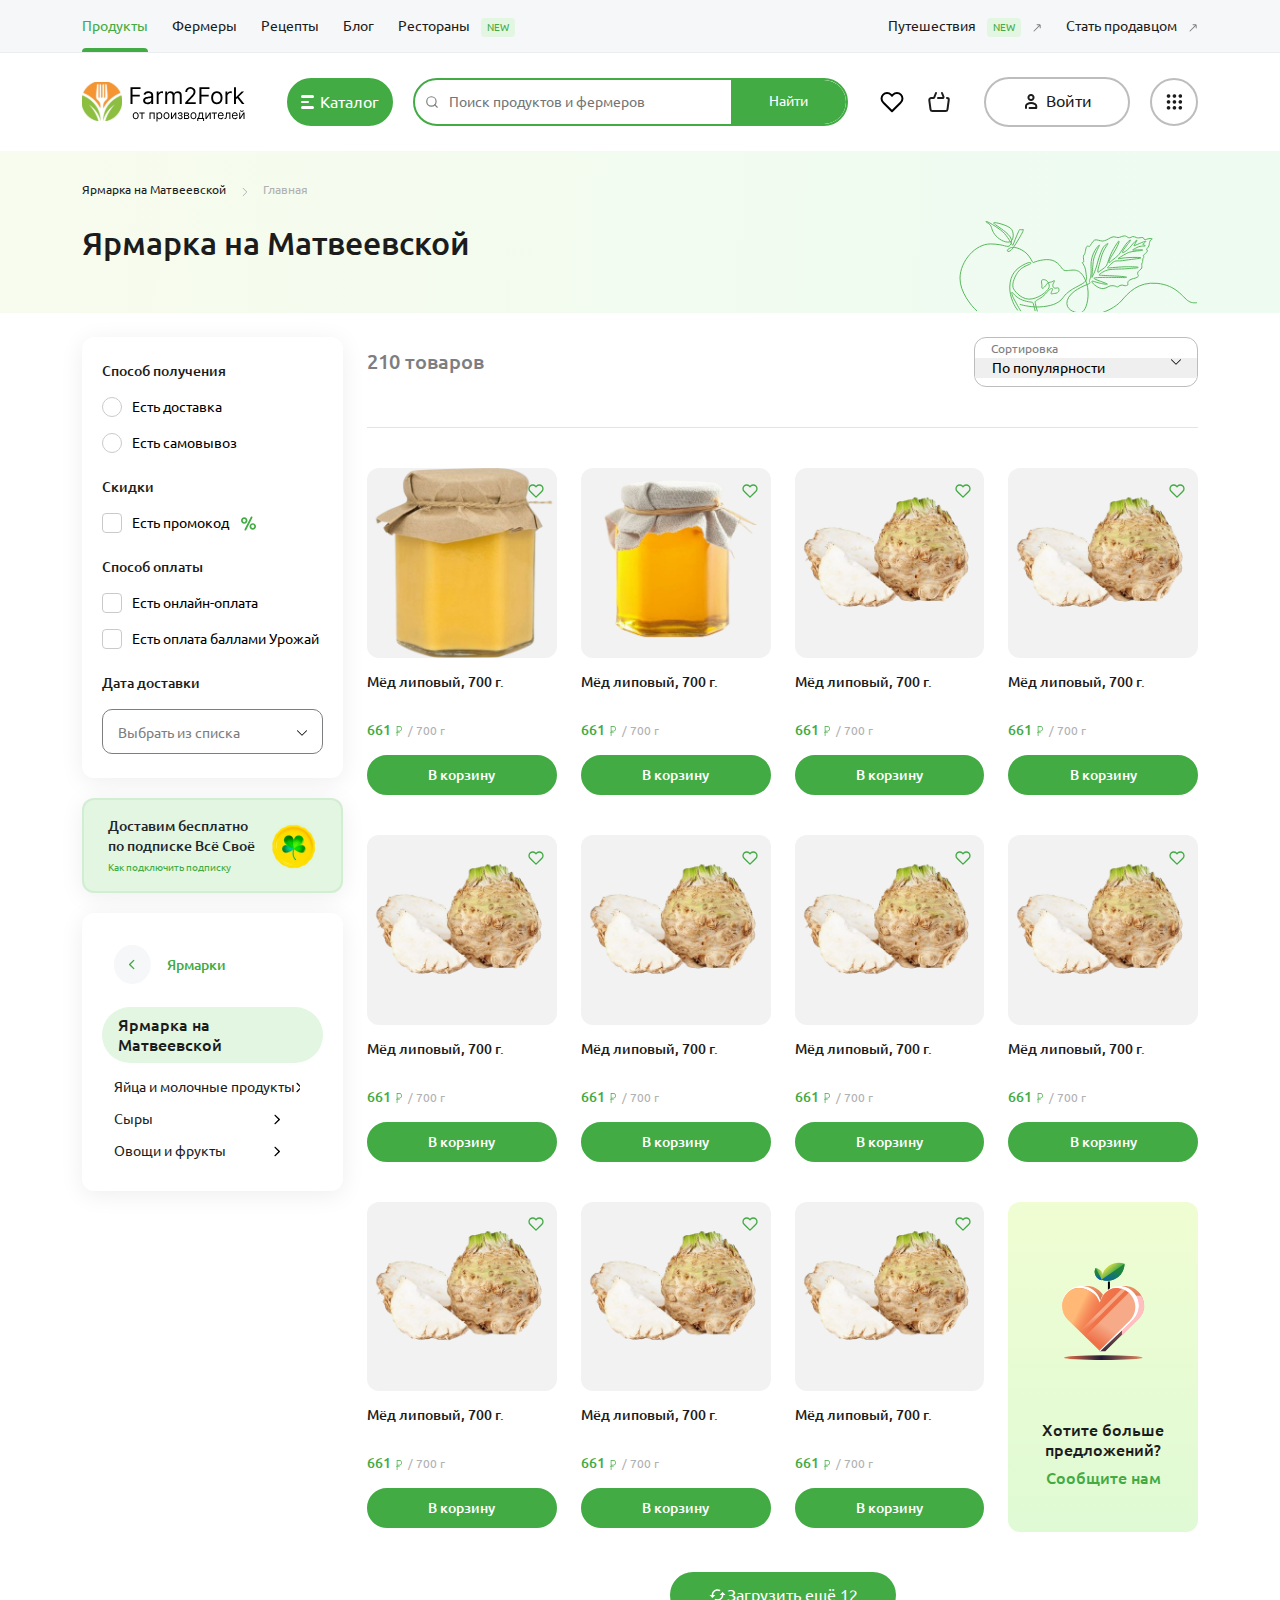
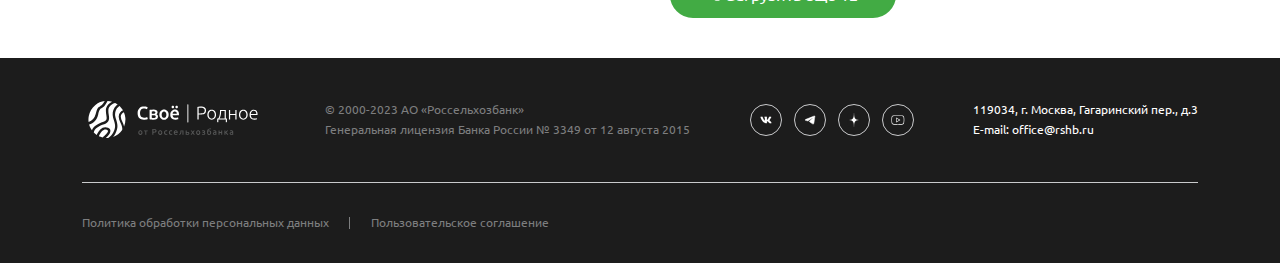
==== commit d559c24c: "final" ====
--- a/index.html
+++ b/index.html
@@ -22,8 +22,7 @@
 				<div class="container">
 					<div class="header__top-menu">
 						<a href="./index.html" class="logo">
-							<img src="./images/logo.jpg" alt="">
-							<span>Farm2fork</span>
+							<img src="./images/logo.svg" alt="">
 						</a>
 						<a href="!#" class="header-actions-link header-actions-link-media">
 							<img src="./images/loc.svg" alt="">
@@ -196,8 +195,7 @@
 					<div class="header-block">
 						<div class="head-left d-flex w-100">
 							<a href="./index.html" class="logo">
-								<img src="./images/logo.jpg" alt="">
-								<span>Farm2fork</span>
+								<img src="./images/logo.svg" alt="">
 							</a>
 							<label for="catalog" class="catalog-btn" data-bs-toggle="modal" data-bs-target="#exampleModal">
 								<div class="bars-icon">
